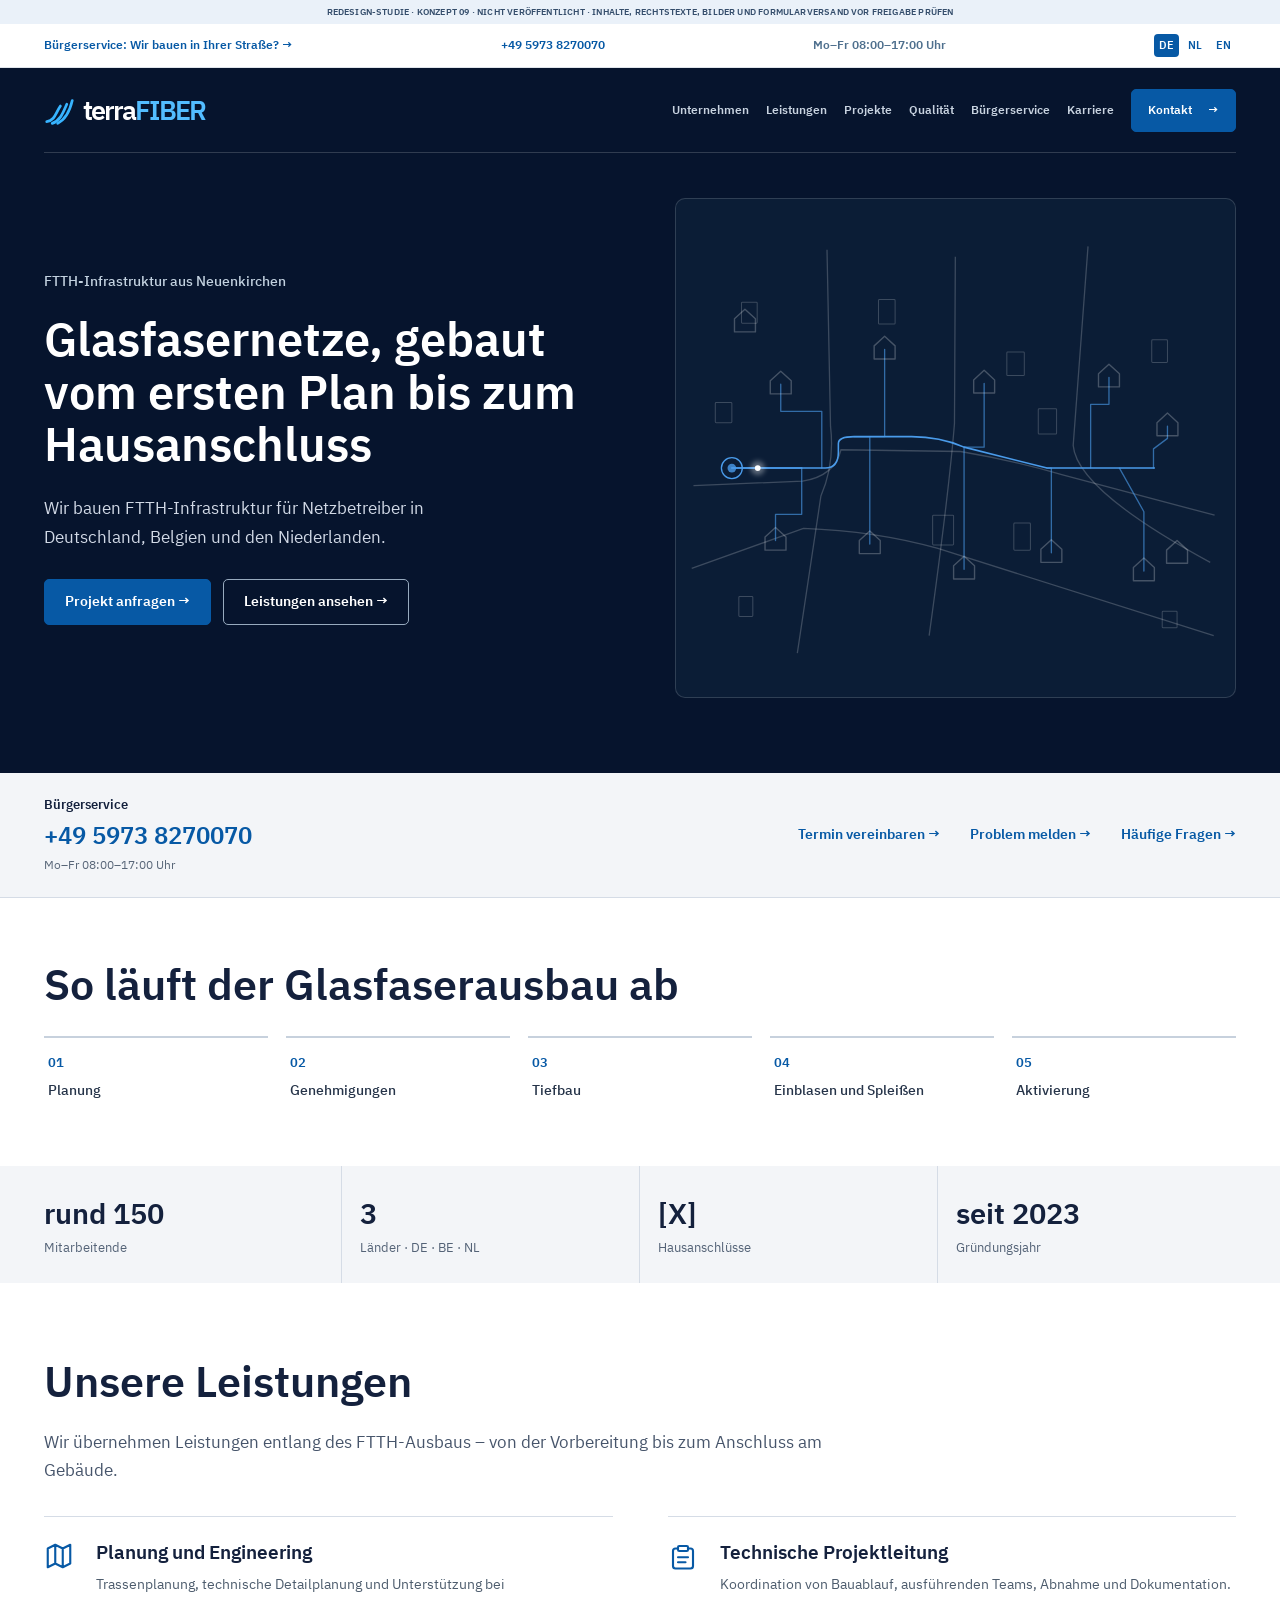
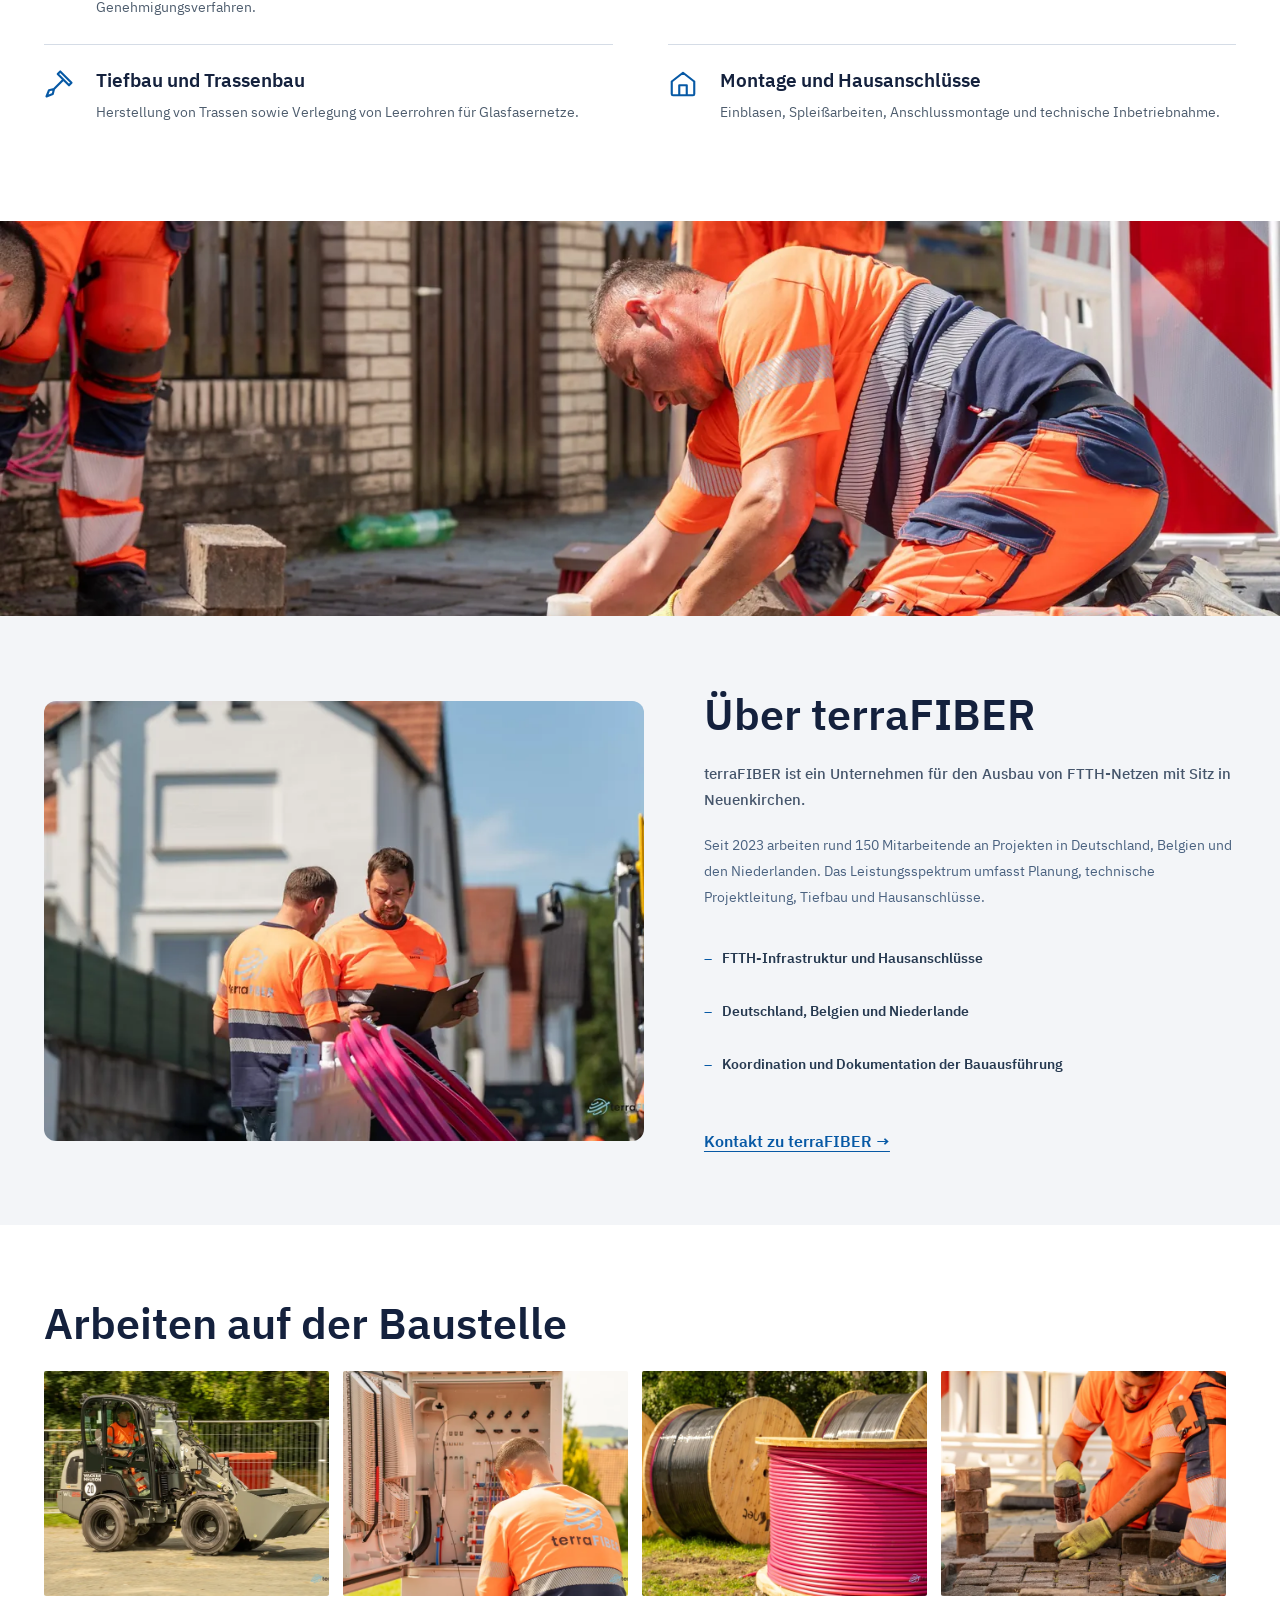
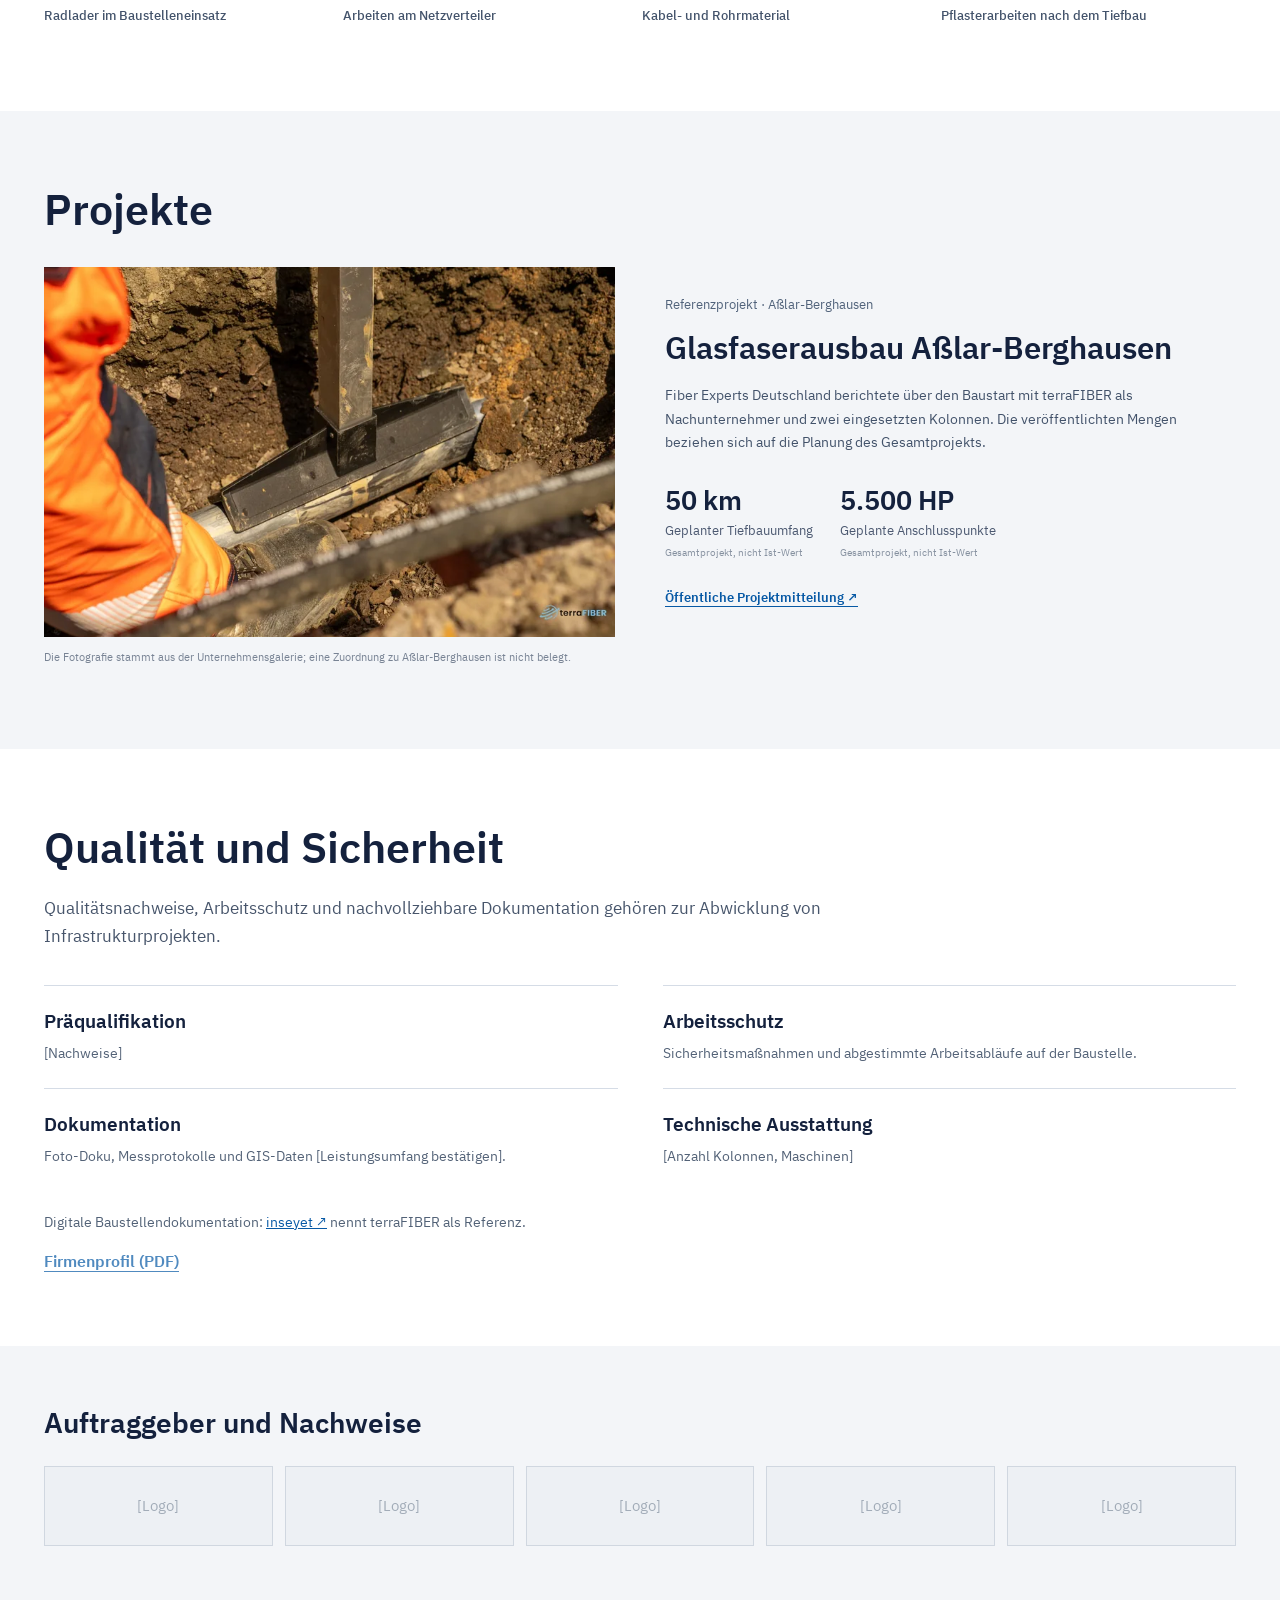
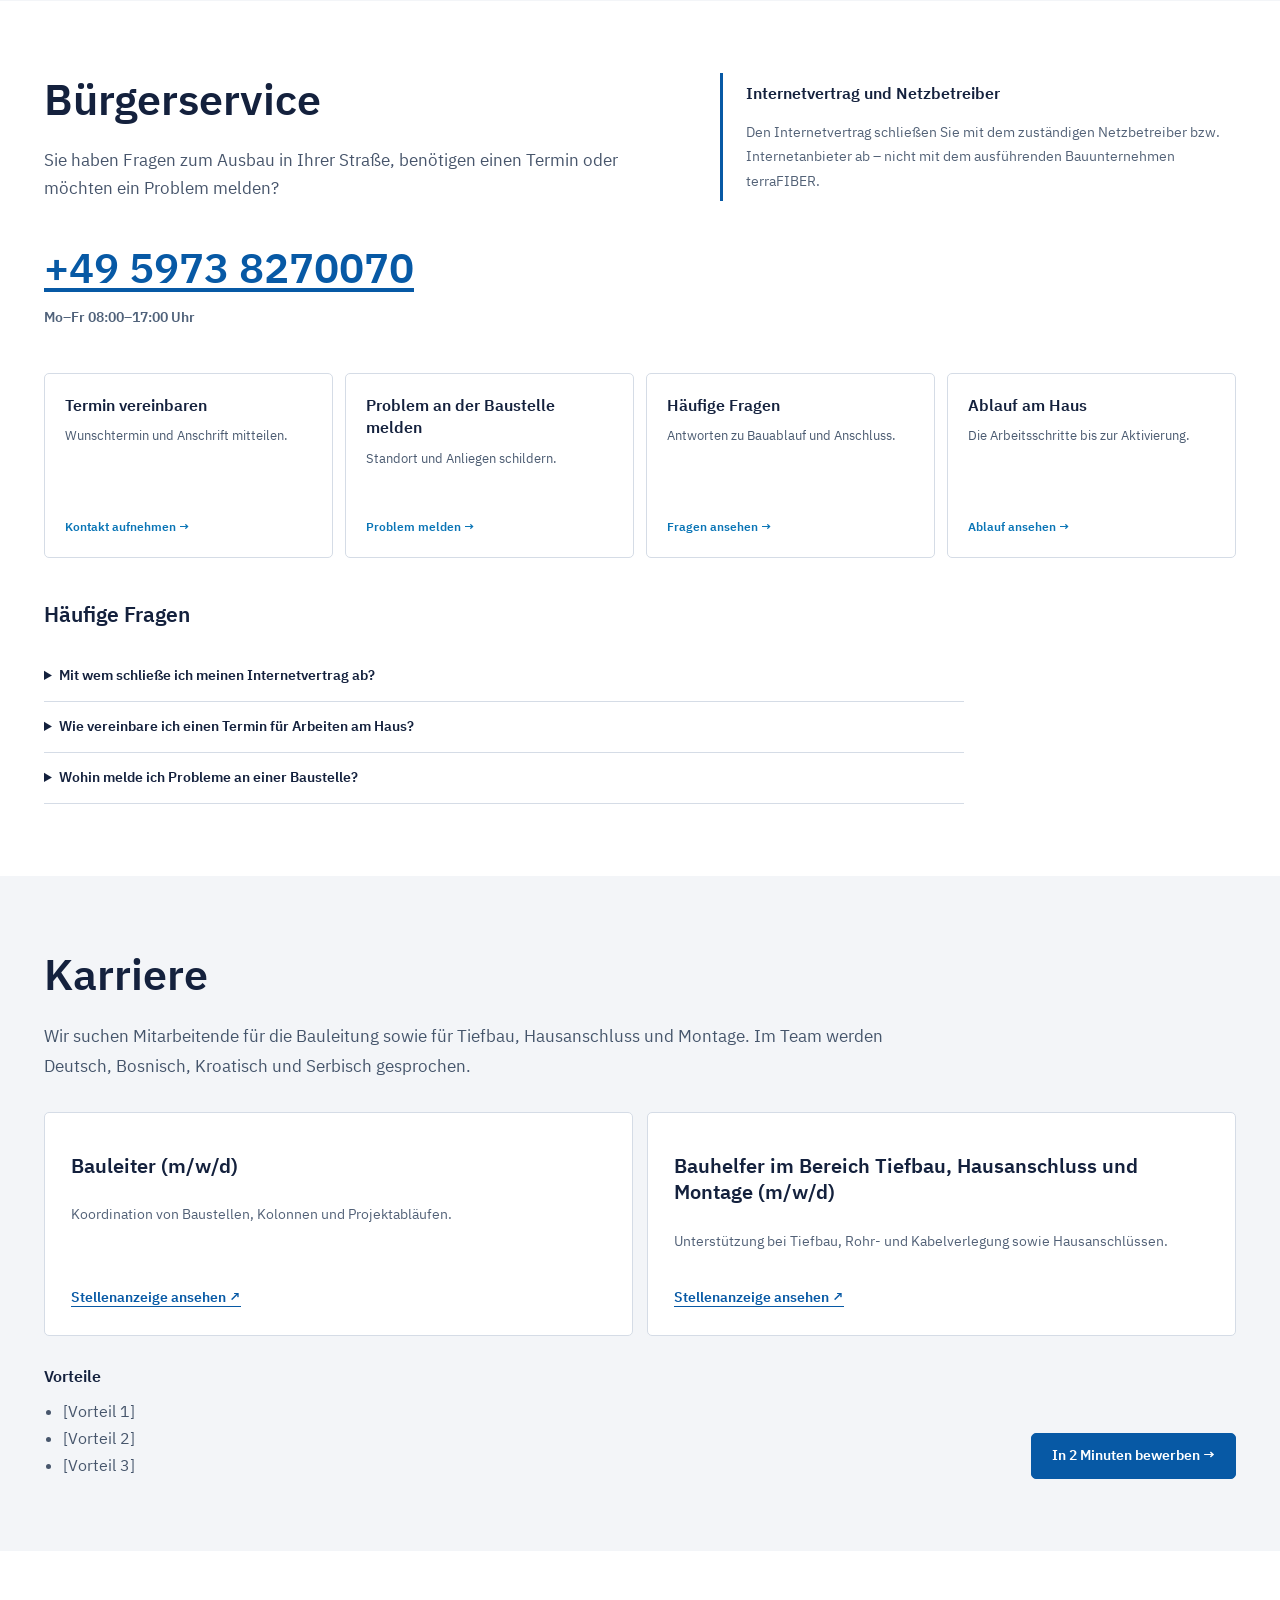
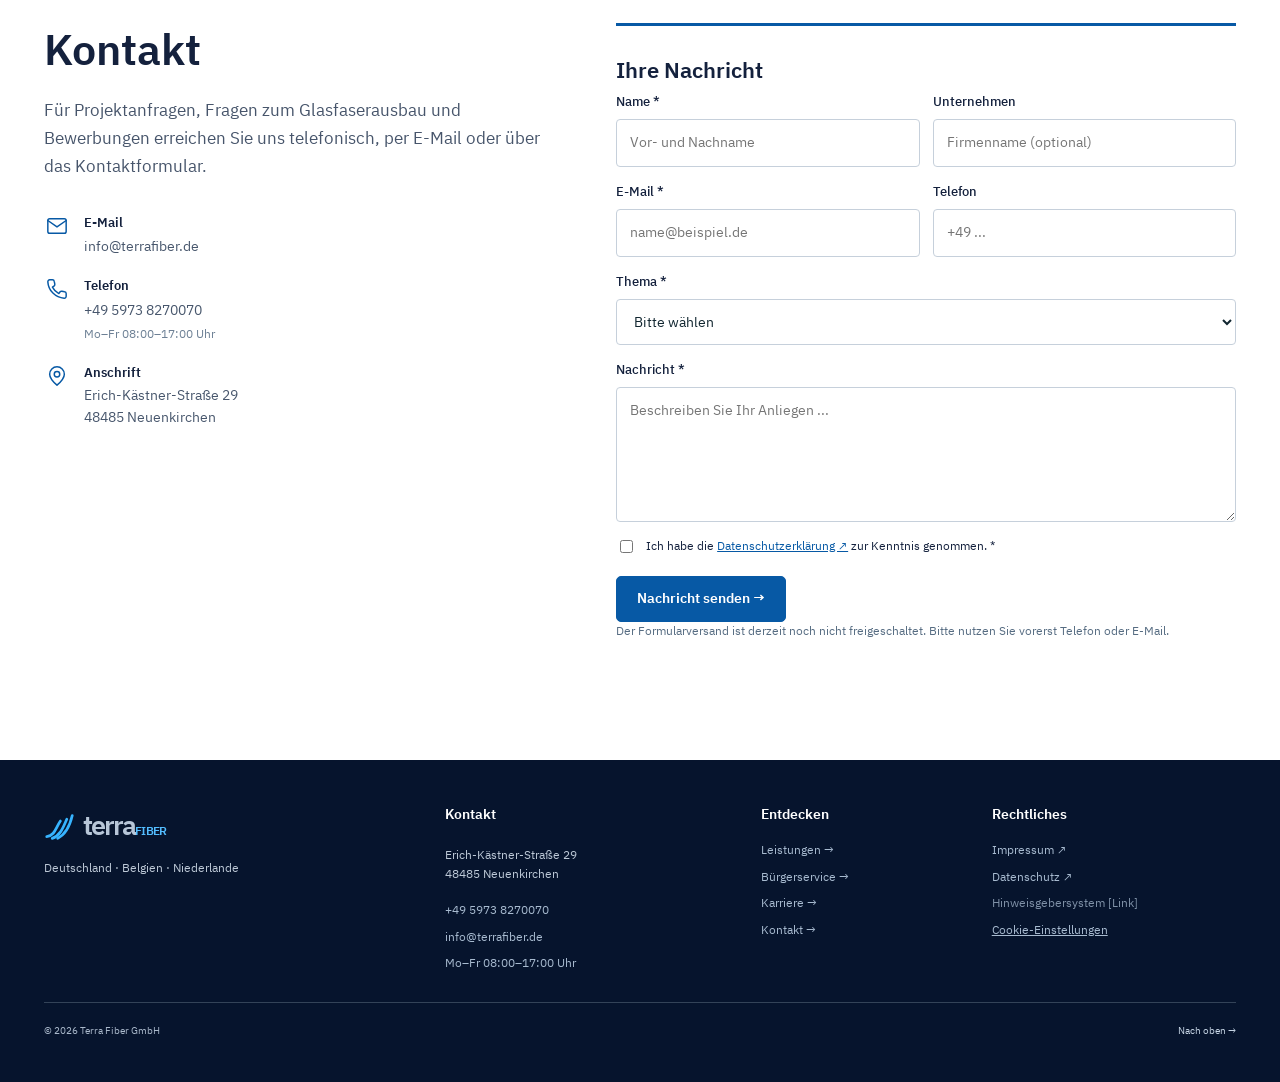
==== index.html @ 60f38321 "Enable Dutch NL language switch and hreflang metadata" ====
<!doctype html>
<html lang="de">
<head>
<meta charset="utf-8">
<meta name="viewport" content="width=device-width, initial-scale=1">
<meta name="robots" content="noindex,nofollow,noarchive">
<meta name="terra-preview-build" content="v9-infrastructure-editorial-2026-10-10">
<meta name="theme-color" content="#061329">
<meta name="description" content="Konzeptvorschau: terraFIBER – Planung, Tiefbau, technische Projektleitung und Installation von Glasfaserinfrastruktur.">
<title>terraFIBER — Redesign-Studie · Konzept 09</title>
<link rel="alternate" hreflang="de" href="https://terrafiber.pages.dev/">
<link rel="alternate" hreflang="en" href="https://terrafiber.pages.dev/en/">
<link rel="alternate" hreflang="nl" href="https://terrafiber.pages.dev/nl/">
<style>
:root{--bg:#07152b;--bg2:#0d2546;--slate:#657481;--ink:#18283e;--accent:#13a5f3;--mint:#b7e9ff;--paper:#f5f8fc;--line:#dbe7f2;--max:1192px;--shadow:0 26px 65px rgba(13,38,38,.1)}
*{box-sizing:border-box}html{scroll-behavior:smooth}body{margin:0;color:var(--ink);background:#fff;font-family:Inter,-apple-system,BlinkMacSystemFont,"Segoe UI",Arial,sans-serif;line-height:1.55;-webkit-font-smoothing:antialiased}button,input,textarea,select{font:inherit}a{color:inherit;text-decoration:none}button{cursor:pointer}svg{display:block}::selection{background:var(--accent);color:#0b1a22}:focus-visible{outline:3px solid #0f83d8;outline-offset:3px}.wrap{width:min(calc(100% - 64px),var(--max));margin-inline:auto}.smallcaps{font-size:12px;text-transform:uppercase;letter-spacing:.19em;font-weight:800}.eyebrow{display:flex;align-items:center;gap:10px;color:#406680}.eyebrow::before{content:"";height:7px;width:7px;background:#5498bc;border-radius:50%}.section{padding:110px 0}.section-title{font-size:clamp(35px,5vw,62px);line-height:1.09;letter-spacing:-.058em;font-weight:750;margin:16px 0 21px}.muted{color:#667682}.light-muted{color:#a8bdc7}.section-intro{font-size:18px;max-width:620px;color:#697780;line-height:1.7}.pill{display:inline-flex;align-items:center;gap:10px;border-radius:100px;padding:8px 14px;font-weight:700;letter-spacing:.09em;font-size:11px}.btn{display:inline-flex;align-items:center;justify-content:center;gap:16px;min-height:53px;padding:0 24px;border-radius:8px;font-size:14px;font-weight:760;border:1px solid transparent;transition:transform .2s,background .2s,border-color .2s}.btn:hover{transform:translateY(-2px)}.btn-primary{background:var(--accent);color:#0e1920}.btn-primary:hover{background:#9ddbfa}.btn-outline{border-color:#4d6686;color:white;background:transparent}.btn-outline:hover{border-color:white}.btn-dark{background:#13253c;color:white}.btn-dark:hover{background:#1c3555}.btn svg{width:17px;height:17px}
.preview-bar{height:31px;background:#d4eeff;color:#123f66;display:flex;align-items:center;justify-content:center;font-size:10px;font-weight:800;letter-spacing:.17em;text-transform:uppercase}.top{background:var(--bg);color:#d3dbe6}.nav{height:85px;display:flex;align-items:center;justify-content:space-between;gap:25px;border-bottom:1px solid rgba(219,248,251,.1)}.logo{display:inline-flex;align-items:baseline;white-space:nowrap;color:white;font-size:27px;font-weight:820;letter-spacing:-.075em}.logo .logo-emphasis{color:var(--accent);font-weight:820;letter-spacing:-.064em}.logo-mark{width:19px;height:26px;border-left:4px solid var(--accent);border-radius:10px 0 0 10px;transform:rotate(26deg) translateY(5px);margin-right:4px}.logo small{display:block;font-size:7px;text-transform:uppercase;letter-spacing:.2em;color:#7f97b6;margin:3px 0 0 12px}.navlinks{display:flex;align-items:center;gap:30px}.navlinks a:not(.btn){font-size:12px;color:#c8d3e0;font-weight:640;transition:color .2s}.navlinks a:not(.btn):hover{color:var(--accent)}.nav .btn{min-height:43px;font-size:12px;padding:0 16px}.mobile-toggle{display:none;align-items:center;justify-content:center;height:44px;width:44px;background:none;border:1px solid rgba(255,255,255,.2);border-radius:7px;color:white}
.hero{background:var(--bg);color:white;position:relative;overflow:hidden}.hero::before{content:"";position:absolute;width:650px;height:650px;border-radius:50%;right:-280px;top:-150px;filter:blur(60px);background:radial-gradient(circle,rgba(104,170,129,.13),transparent 70%);pointer-events:none}.hero-inner{display:grid;grid-template-columns:1.03fr .97fr;min-height:645px;align-items:center;gap:38px;padding:43px 0 84px}.hero .pill{background:rgba(194,243,107,.09);color:var(--accent);border:1px solid rgba(194,243,107,.19)}h1{font-size:clamp(54px,6.2vw,91px);line-height:1.01;letter-spacing:-.069em;font-weight:760;margin:30px 0 28px}h1 em{font-style:normal;color:var(--accent)}.hero-desc{font-size:17px;line-height:1.85;color:#acbbcf;max-width:500px}.hero-actions{display:flex;gap:12px;flex-wrap:wrap;margin-top:33px}.hero-foot{display:flex;gap:22px;align-items:center;margin-top:56px;color:#7f97b6;font-size:11px;font-weight:700;letter-spacing:.08em;text-transform:uppercase}.hero-foot span{display:flex;align-items:center;gap:9px}.hero-foot i{display:block;width:5px;height:5px;border:1px solid #6788a8;border-radius:50%}.hero-art{position:relative;min-height:500px;display:flex;align-items:center;justify-content:center}.art-canvas{position:relative;width:100%;height:510px;border:1px solid rgba(183,234,192,.13);border-radius:14px;background:radial-gradient(circle at 80% 25%,rgba(188,239,110,.09),transparent 35%),linear-gradient(155deg,#17273c,#0c222d 62%,#102136);overflow:hidden;box-shadow:0 25px 90px rgba(0,0,0,.22)}.art-grid{position:absolute;inset:0;background-image:linear-gradient(rgba(183,233,224,.06) 1px,transparent 1px),linear-gradient(90deg,rgba(183,233,224,.06) 1px,transparent 1px);background-size:34px 34px;mask-image:linear-gradient(to bottom,black,transparent 98%)}.diagram{position:absolute;inset:0;width:100%;height:100%}.art-badge{position:absolute;z-index:2;top:24px;left:24px;background:rgba(9,29,36,.78);border:1px solid rgba(169,220,192,.22);padding:14px 17px;border-radius:9px;backdrop-filter:blur(9px);color:#d8dfe8}.art-badge strong{display:block;font-size:16px;letter-spacing:.03em}.art-badge span{display:block;color:#889fba;font-size:10px;text-transform:uppercase;letter-spacing:.14em;margin-top:3px}.art-side{position:absolute;right:19px;bottom:20px;width:195px;background:#bde9ff;color:#053956;padding:17px;border-radius:10px;box-shadow:0 25px 50px #04111870}.art-side span{font-weight:750;text-transform:uppercase;letter-spacing:.12em;font-size:10px}.art-side strong{font-size:22px;line-height:1.1;letter-spacing:-.04em;display:block;margin-top:10px}.hero-caption{position:absolute;bottom:19px;left:21px;color:#a8b9cd;font-size:10px;letter-spacing:.17em;text-transform:uppercase;z-index:2}.metrics{background:#eaf3fa}.metrics-inner{display:grid;grid-template-columns:repeat(3,1fr);gap:0}.metric{padding:30px 40px;border-right:1px solid #cfdce9}.metric:first-child{padding-left:0}.metric:last-child{border:none}.metric b{display:block;font-size:25px;letter-spacing:-.04em;color:#101f31}.metric p{margin:2px 0 0;color:#6a7b75;font-size:12px;font-weight:650}
.services-header{display:flex;justify-content:space-between;align-items:end;gap:30px}.services-grid{display:grid;grid-template-columns:repeat(4,1fr);gap:14px;margin-top:48px}.service{border:1px solid #dfe9f3;background:#f7faff;border-radius:12px;min-height:305px;padding:28px 25px;display:flex;flex-direction:column;position:relative;overflow:hidden;transition:transform .25s,box-shadow .25s}.service:hover{transform:translateY(-5px);box-shadow:var(--shadow)}.service .number{color:#8a9b91;font-size:11px;font-weight:750}.service-icon{height:64px;display:flex;align-items:center;color:#4b6983}.service-icon svg{width:42px;height:42px}.service h3{font-size:20px;line-height:1.23;letter-spacing:-.03em;margin:10px 0}.service p{font-size:13px;line-height:1.65;color:#64737a;margin:0}.service .arrow{display:block;margin-top:auto;padding-top:25px;color:#51758d;font-size:22px}
.about{background:var(--paper)}.about-inner{display:grid;grid-template-columns:1fr 1fr;align-items:center;gap:90px}.about-visual{min-height:430px;background:#0e305a;border-radius:12px;position:relative;overflow:hidden;box-shadow:var(--shadow)}.about-visual::before{position:absolute;inset:0;content:"";background:repeating-linear-gradient(135deg,rgba(191,238,146,.04) 0,rgba(191,238,146,.04) 2px,transparent 2px,transparent 32px)}.about-visual svg{position:absolute;inset:0;width:100%;height:100%}.about-visual .label-float{position:absolute;left:25px;right:25px;bottom:25px;color:white;background:rgba(9,22,29,.78);border:1px solid #3d5269;border-radius:9px;padding:18px 21px;backdrop-filter:blur(7px)}.label-float strong{display:block;font-size:18px}.label-float span{display:block;font-size:11px;color:#b0c0d1;margin-top:6px}.checks{display:grid;gap:15px;margin:30px 0}.checks li{list-style:none;padding-left:30px;position:relative;font-size:14px;font-weight:600}.checks li::before{content:"✓";position:absolute;left:0;top:0;color:#385f7d;font-weight:900}.about .smallcaps{color:#466a8b}.about .btn{margin-top:9px}
.project{background:#fff}.project-flex{display:grid;grid-template-columns:.95fr 1.05fr;gap:38px;align-items:stretch;margin-top:44px;background:#0c2a51;border-radius:13px;overflow:hidden;color:white}.project-visual{min-height:360px;position:relative;background:radial-gradient(circle at 63% 35%,#273b55,#122236 65%);overflow:hidden}.project-visual svg{width:100%;height:100%;position:absolute;inset:0}.project-badge{position:absolute;left:28px;top:28px;color:#85d5ff;border:1px solid #7296ae;padding:7px 12px;background:#15273e;border-radius:100px;font-weight:750;font-size:10px;letter-spacing:.1em;text-transform:uppercase}.project-body{padding:56px 46px 47px 10px}.project-body .smallcaps{color:var(--accent)}.project-body h3{font-size:34px;line-height:1.12;letter-spacing:-.045em;margin:12px 0 14px}.project-body p{font-size:14px;line-height:1.8;color:#aebed1;max-width:520px}.project-figures{display:flex;gap:32px;flex-wrap:wrap;margin:30px 0 27px}.project-figures strong{display:block;font-size:25px;color:white}.project-figures span{display:block;color:#8ba2bd;font-size:11px}.project-figures em{color:#9aceeb;font-size:10px;font-style:normal;display:block;margin-top:2px}.source-link{color:var(--accent);font-size:12px;font-weight:750;text-decoration:underline;text-underline-offset:4px}.source-link:hover{color:#fff}.disclaimer{font-size:11px;color:#748482;margin-top:15px}
.quality{background:var(--paper)}.quality-flex{display:grid;grid-template-columns:1fr 1fr;gap:80px}.quality-list{display:grid;gap:15px;margin-top:25px}.quality-item{display:flex;gap:16px;align-items:flex-start;background:#fff;border-radius:10px;border:1px solid #e0e7ed;padding:20px}.quality-item .qi{background:#e9f3fc;color:#375570;border-radius:9px;display:grid;place-items:center;min-width:43px;height:43px;font-weight:800}.quality-item strong{font-size:15px}.quality-item p{margin:4px 0 0;font-size:12px;color:#6b797d}.quality-quote{position:relative;background:#dbeeff;border-radius:14px;min-height:410px;padding:48px;display:flex;flex-direction:column;justify-content:space-between}.quality-quote .decor{font-size:85px;line-height:1;color:#6d9bb7;font-family:Georgia,serif}.quality-quote blockquote{padding:0;margin:0;font-size:30px;line-height:1.34;letter-spacing:-.035em;font-weight:650;color:#1a2b3a}.quality-quote p{color:#46627b;font-size:13px;margin:12px 0 0}
.career{background:#0b2343;color:white}.career-content{display:flex;align-items:center;justify-content:space-between;gap:50px}.career .smallcaps{color:var(--accent)}.career .section-title{max-width:650px}.career p{max-width:590px;color:#a2b4ca;line-height:1.8}.career-actions{flex:0 0 auto}.career .note{color:#839bb8;font-size:11px}
.contact{background:#fff}.contact-flex{display:grid;grid-template-columns:1fr .92fr;gap:85px}.contact-info{display:grid;gap:19px;margin-top:35px}.contact-info a{transition:color .2s}.contact-info a:hover{color:#486d8b}.contact-line{display:flex;gap:15px;align-items:flex-start}.contact-line .small-icon{width:40px;height:40px;border-radius:9px;background:#edf6fe;display:grid;place-items:center;flex:none;color:#46657f}.contact-line .small-icon svg{width:19px;height:19px}.contact-line strong{display:block;font-size:13px}.contact-line span{display:block;font-size:14px;color:#687780;margin-top:2px}.contact-form{background:#f5f9fe;border:1px solid #dde6ec;padding:32px;border-radius:13px}.contact-form h3{font-size:23px;margin:0 0 5px;letter-spacing:-.04em}.contact-form p{font-size:12px;color:#71817f;margin:0 0 21px}.form-grid{display:grid;grid-template-columns:1fr 1fr;gap:13px}.form-field{display:grid;gap:7px;margin-bottom:15px}.form-field label{font-size:11px;font-weight:800}.form-field input,.form-field textarea{width:100%;border:1px solid #cedae3;border-radius:7px;background:#fff;color:#112630;padding:12px 13px;outline:none;font-size:13px;resize:vertical}.form-field input:focus,.form-field textarea:focus{border-color:#567c99;box-shadow:0 0 0 3px #9ad2f240}.form-note{font-size:10px;color:#6b7c73;margin-top:13px;line-height:1.6}
footer{background:#07152b;color:#bac8d8;padding:44px 0}.footer-top{display:flex;justify-content:space-between;gap:30px;align-items:center}.footer-top .logo{font-size:24px}.footer-nav{display:flex;gap:22px;align-items:center;flex-wrap:wrap}.footer-nav a{font-size:11px;color:#93a8c1}.footer-nav a:hover{color:var(--accent)}.footer-bottom{margin-top:29px;padding-top:20px;border-top:1px solid #ffffff1a;display:flex;justify-content:space-between;gap:20px;font-size:10px;color:#6a87aa}.to-top{display:inline-flex;gap:5px;align-items:center;color:#c7d6e6}
@media(max-width:1000px){.navlinks{gap:18px}.navlinks a:not(.btn){font-size:11px}.hero-inner{gap:15px}.services-grid{grid-template-columns:repeat(2,1fr)}.service{min-height:250px}.about-inner{gap:40px}.quality-flex{gap:35px}.contact-flex{gap:40px}}
@media(max-width:760px){.wrap{width:min(calc(100% - 34px),var(--max))}.preview-bar{font-size:8px}.nav{height:68px}.logo{font-size:23px}.mobile-toggle{display:flex}.navlinks{display:none;position:absolute;left:0;right:0;top:99px;background:#0a1b36;z-index:10;flex-direction:column;align-items:stretch;padding:25px 21px 29px;border-bottom:1px solid #36485d;gap:17px;box-shadow:0 20px 35px #07111fe0}.navlinks.open{display:flex}.navlinks a:not(.btn){font-size:15px}.hero-inner{grid-template-columns:1fr;min-height:0;padding:52px 0 60px}.hero-art{min-height:390px;margin-top:27px}.art-canvas{height:410px}.hero-foot{margin-top:31px}.hero h1{font-size:clamp(52px,12vw,76px)}.hero-desc{font-size:16px}.metrics-inner{grid-template-columns:1fr 1fr}.metric{padding:18px 5px 18px 20px}.metric:first-child{padding-left:0}.metric:last-child{border-right:none;grid-column:1 / -1;border-top:1px solid #cfdce9;padding-left:0}.metric b{font-size:21px}.section{padding:73px 0}.section-title{font-size:clamp(34px,9vw,48px)}.services-header{display:block}.services-grid{gap:12px;margin-top:30px}.service{padding:22px 19px}.about-inner,.project-flex,.quality-flex,.contact-flex{grid-template-columns:1fr}.about-visual{min-height:340px;order:2}.project-body{padding:0 26px 34px}.project-visual{min-height:265px}.project-body h3{font-size:28px}.quality-quote{min-height:320px;padding:32px}.quality-quote blockquote{font-size:26px}.career-content{display:block}.career-actions{margin-top:25px}.contact-flex{gap:40px}.footer-top{align-items:flex-start;flex-direction:column}.footer-bottom{flex-direction:column}}
@media(max-width:455px){.services-grid{grid-template-columns:1fr}.service{min-height:218px}.form-grid{grid-template-columns:1fr;gap:0}.contact-form{padding:23px}.hero .btn{width:100%}.art-side{width:155px}.art-side strong{font-size:19px}.metrics-inner{grid-template-columns:1fr}.metric,.metric:first-child,.metric:last-child{border-right:0;border-top:1px solid #cfdce9;grid-column:1;padding-left:0}.metric:first-child{border-top:0}.quality-quote blockquote{font-size:24px}}
@media(prefers-reduced-motion:reduce){html{scroll-behavior:auto}*,*::before,*::after{animation-duration:.01ms!important;transition-duration:.01ms!important}}

/* V2 Brand continuity: colors inspired by the existing terraFIBER homepage and blue optical-fiber hero image. */
:root{--bg:#07152b;--bg2:#0b2444;--ink:#15253d;--accent:#18a5f3;--paper:#f4f8fc;--line:#dce6f2;--shadow:0 25px 65px rgba(7,34,78,.10)}
body{color:var(--ink)}
.preview-bar{background:#d7edff;color:#11527e;letter-spacing:.16em}
.top,.hero{background:#06142d}
.hero::before{background:radial-gradient(circle,rgba(17,112,232,.22),transparent 70%)}
.hero .pill{color:#96d8ff;background:rgba(20,166,246,.10);border-color:rgba(90,184,255,.24)}
.hero h1 em{color:#56bfff}
.logo{letter-spacing:-.073em}.logo .logo-emphasis{color:#53bdff}.fiber-symbol{color:#37b4ff;margin-right:8px;transform:translateY(7px);flex-shrink:0}
.navlinks a:not(.btn):hover{color:#7ed2ff}
.btn-primary{background:#109eea;color:#ffffff}.btn-primary:hover{background:#37b9ff}
.btn-dark{background:#0b3766;color:white}.btn-dark:hover{background:#13518c}
.hero-foot i{border-color:#2a94df}
.art-canvas{background:radial-gradient(circle at 83% 23%,rgba(0,155,255,.20),transparent 40%),linear-gradient(155deg,#0e2b5e,#051832 62%,#0c2856);border-color:rgba(91,172,251,.25)}
.art-grid{background-image:linear-gradient(rgba(69,166,243,.08) 1px,transparent 1px),linear-gradient(90deg,rgba(69,166,243,.08) 1px,transparent 1px)}
.art-badge{background:rgba(7,28,63,.81);border-color:rgba(80,175,251,.3)}
.art-badge strong{font-size:14px;color:#d3eaff}.art-badge span{color:#8bb9dd}
.art-side{background:#c5eaff;color:#083153}.art-side strong{color:#083153}
.metrics{background:#eaf4fc}.metric{border-right-color:#d1dfed}.metric b{color:#14375d}
.eyebrow{color:#1977ad}.eyebrow::before{background:#149ceb}
.service{background:#f7faff;border-color:#e1eaf4}.service-icon,.service .arrow{color:#207cbd}
.about{background:#f4f8fc}.about-visual{background:#0b2a58}.label-float{border-color:#2c629c}
.checks li::before{color:#198bc9}.about .smallcaps{color:#1b79bd}
.project-flex{background:#0b2447}.project-visual{background:radial-gradient(circle at 60% 37%,#154a7d,#06192f 68%)}
.project-badge{color:#a8deff;background:#103762;border-color:#2d83bc}
.project-body .smallcaps,.source-link{color:#8cceff}
.quality-quote{background:#e0f0fd}.quality-quote .decor{color:#86c8ee}
.contact{background:#ffffff}.contact-form{background:#f4f8fc;border-color:#dce6f2}
.section-intro{color:#66788b}
::selection{background:#91d6ff;color:#07172c}
:focus-visible{outline-color:#1a96df}
/* Original logo asset to be substituted after approval; text rendition is a temporary concept. */

.photo-frame,.project-photo-card,.gallery-card{position:relative;overflow:hidden}
.photo-frame{min-height:460px;border-radius:34px;background-size:cover;background-position:center;box-shadow:0 28px 70px rgba(8,25,42,.16)}
.photo-frame::after,.project-photo-card::after,.gallery-card::after{content:"";position:absolute;inset:0;background:linear-gradient(180deg,rgba(5,18,35,.06),rgba(5,18,35,.45));pointer-events:none}
.about-visual.photo-based{position:relative}
.about-visual.photo-based .label-float{position:absolute;left:24px;bottom:24px;z-index:2}
.project-photo-card{height:100%;min-height:400px;border-radius:28px;border:1px solid #d4e5f5;background:#dbeaf7;box-shadow:0 26px 65px rgba(13,38,38,.1)}
.project-photo-card img{position:absolute;inset:0;width:100%;height:100%;object-fit:cover;display:block}
.project-photo-card .project-badge{position:absolute;left:18px;top:18px;z-index:2}
.gallery-preview{background:linear-gradient(180deg,#f7fbff 0%,#eef5fb 100%)}
.gallery-grid{display:grid;grid-template-columns:repeat(12,1fr);gap:20px;margin-top:34px}
.gallery-card{margin:0;min-height:210px;border-radius:24px;border:1px solid #d4e5f5;background:#d7e7f6;box-shadow:0 18px 50px rgba(13,38,38,.08)}
.gallery-card img{position:absolute;inset:0;width:100%;height:100%;object-fit:cover;display:block}
.gallery-card.large{grid-column:span 5;min-height:280px}
.gallery-card.medium{grid-column:span 4}
.gallery-card.small{grid-column:span 3}
.gallery-card .gallery-caption{position:absolute;left:16px;bottom:16px;right:16px;z-index:2;color:#fff;font-size:13px;font-weight:700;letter-spacing:.03em;text-shadow:0 1px 10px rgba(0,0,0,.35)}
.diagram .fiber-halo{animation:fiberHalo 3.8s ease-in-out infinite;transform-origin:center}
.diagram .fiber-core{animation:fiberCorePulse 3.8s ease-in-out infinite}
.diagram .fiber-highlights{stroke-dasharray:3 45;animation:fiberFlow 9s linear infinite;opacity:.8}
.diagram .signal-link{animation:linkPulse 4.4s ease-in-out infinite}
.diagram .pulse-node{transform-origin:center;animation:nodePulse 3.2s ease-in-out infinite}
.diagram .signal-dot{transform-origin:center;animation:dotBlink 2.8s ease-in-out infinite}
@keyframes fiberHalo{0%,100%{opacity:.16}50%{opacity:.34}}
@keyframes fiberCorePulse{0%,100%{filter:drop-shadow(0 0 0 rgba(84,201,255,.0))}50%{filter:drop-shadow(0 0 8px rgba(84,201,255,.55)) drop-shadow(0 0 18px rgba(84,201,255,.32))}}
@keyframes fiberFlow{from{stroke-dashoffset:0}to{stroke-dashoffset:-104}}
@keyframes nodePulse{0%,100%{transform:scale(1);filter:drop-shadow(0 0 0 rgba(99,199,255,0))}50%{transform:scale(1.11);filter:drop-shadow(0 0 10px rgba(99,199,255,.65))}}
@keyframes dotBlink{0%,100%{transform:scale(1);opacity:.95}50%{transform:scale(1.22);opacity:1;filter:drop-shadow(0 0 7px rgba(84,201,255,.75))}}
@keyframes linkPulse{0%,100%{opacity:.72}50%{opacity:1}}
@media (max-width: 980px){.gallery-card.large,.gallery-card.medium,.gallery-card.small{grid-column:span 6}.photo-frame{min-height:360px}.project-photo-card{min-height:340px}}
@media (max-width: 640px){.gallery-grid{grid-template-columns:1fr}.gallery-card.large,.gallery-card.medium,.gallery-card.small{grid-column:span 1;min-height:220px}.photo-frame{min-height:300px}}

@media(prefers-reduced-motion:reduce){.diagram .fiber-halo,.diagram .fiber-core,.diagram .fiber-highlights,.diagram .signal-link,.diagram .pulse-node,.diagram .signal-dot{animation:none!important}}

/* V7: technical FTTH network with multiple small, gently glowing signal dots. */
.preview-bar{height:24px;background:#17365a;color:#aecce4;font-size:9px;letter-spacing:.14em}
.art-side{width:157px;padding:13px 14px;right:18px;bottom:18px;border-radius:9px}
.art-side span{font-size:9px;letter-spacing:.10em}
.art-side strong{font-size:18px;margin-top:8px;line-height:1.12}
.art-grid{opacity:.6}
.diagram .fiber-halo{animation:none!important;opacity:.11}
.diagram .fiber-core{animation:none!important;filter:none!important}
.diagram .fiber-highlights{animation:none!important;stroke-dasharray:none;opacity:.14}
.diagram .pulse-node,.diagram .signal-dot{animation:none!important;transform:none!important;filter:none!important;opacity:1}
.diagram .network-links{animation:none!important}
.diagram #fiber-particles-main,.diagram #fiber-particles-branches,.diagram .network-active-halos,.diagram .house-active-halos{pointer-events:none}
@media(prefers-reduced-motion:reduce){
  .diagram #fiber-particles-main,.diagram #fiber-particles-branches{display:none!important}
}

/* v8 — spacing, accessible resident service, editorial grids, responsive layout. */
.section{padding:78px 0}
.section-title{margin:12px 0 16px}
.section-intro{font-size:16px;line-height:1.72}
.preview-bar{height:auto;min-height:24px;padding:5px 16px;font-size:9px;line-height:1.45;text-align:center}
.citizen-topline{background:#edf5fc;color:#174668;border-bottom:1px solid #cbdce9}
.citizen-topline-inner{min-height:43px;display:flex;align-items:center;gap:20px;justify-content:space-between;padding:6px 0;font-size:12px;font-weight:680}
.citizen-topline-title{color:#0c4b80}
.citizen-topline a:hover{text-decoration:underline}
.citizen-topline-phone{font-weight:850;white-space:nowrap}
.citizen-topline-hours{white-space:nowrap;color:#4f708e}
.language-switch{display:inline-flex;align-items:center;gap:4px;white-space:nowrap}
.language-switch span{padding:3px 5px;font-weight:800;font-size:11px}
.language-switch .language-active{color:#fff;background:#115c99;border-radius:4px}
.language-switch [aria-disabled]{opacity:.48;cursor:not-allowed}
.navlinks{gap:17px}
.navlinks a:not(.btn){font-size:11px}
.hero-inner{min-height:580px;padding:38px 0 65px}
.hero .hero-actions{margin-top:33px}
.rollout{background:#fff;padding:53px 0 58px}
.rollout .section-title{font-size:clamp(27px,3.6vw,40px)}
.rollout-steps{display:grid;grid-template-columns:repeat(5,minmax(0,1fr));gap:12px;list-style:none;margin:28px 0 0;padding:0}
.rollout-steps li{border:1px solid #dce6f1;background:#f6faff;border-radius:13px;padding:17px 16px;display:flex;flex-direction:column;gap:11px;min-height:108px}
.rollout-steps b{font-size:12px;color:#2186c6}
.rollout-steps span{font-size:14px;font-weight:760;line-height:1.25;color:#183e60;overflow-wrap:anywhere}
.metrics-inner{grid-template-columns:repeat(4,minmax(0,1fr))}
.metric{padding:23px 26px}.metric b{font-size:27px}
.about-copy>p:not(.section-intro){font-size:14px;line-height:1.85;color:#4a6280;margin-top:20px}
.photo-frame{position:relative}
.photo-frame img{display:block;width:100%;height:100%;min-height:460px;object-fit:cover}
.photo-frame::after{z-index:1}
.about-visual .label-float{z-index:2}
.gallery-grid{display:grid;grid-template-columns:repeat(6,minmax(0,1fr));gap:16px}
.gallery-grid .gallery-card,.gallery-grid .gallery-card.large,.gallery-grid .gallery-card.medium,.gallery-grid .gallery-card.small{grid-column:span 2;min-height:225px}
.gallery-grid .gallery-card:first-child{grid-column:span 4;min-height:290px}
.gallery-grid .gallery-card:nth-child(2){grid-column:span 2;min-height:290px}
.gallery-card img{height:100%;width:100%;object-fit:cover}
.quality-cards{display:grid;grid-template-columns:repeat(4,minmax(0,1fr));gap:16px;margin-top:32px}
.quality-cards article{padding:23px;border:1px solid #deebf6;border-radius:16px;background:#f7faff;min-height:216px}
.quality-card-icon{color:#2785bd;font-size:12px;font-weight:850}
.quality-cards h3{font-size:19px;margin:20px 0 10px;line-height:1.3}
.quality-cards p{font-size:13px;color:#526b80;line-height:1.7;margin:0;overflow-wrap:anywhere}
.quality-support{margin-top:24px;display:flex;align-items:center;justify-content:space-between;gap:25px}
.quality-support p{font-size:14px;max-width:620px;color:#425c75}
.quality-support a:not(.btn){color:#136aa3;text-decoration:underline}
.btn-unavailable{opacity:.66;cursor:not-allowed;text-align:center;pointer-events:none;white-space:normal}
.citizen-service{background:#eaf5fd}
.citizen-lead{display:grid;grid-template-columns:1.3fr .7fr;gap:45px;align-items:center}
.citizen-lead .section-title{max-width:670px}
.citizen-bigphone{display:inline-block;font-weight:850;letter-spacing:-.04em;font-size:clamp(29px,4vw,47px);margin-top:16px;color:#10598c;text-decoration:underline;text-underline-offset:5px}
.citizen-hours{font-size:14px;font-weight:720;margin-top:7px;color:#4e7390}
.operator-note{background:#fff;border:1px solid #cddff0;border-left:4px solid #269cdf;border-radius:12px;padding:25px}
.operator-note strong{font-size:16px}.operator-note p{font-size:14px;color:#4a657b;line-height:1.75;margin-bottom:0}
.citizen-cards{display:grid;grid-template-columns:repeat(4,minmax(0,1fr));gap:15px;margin-top:27px}
.citizen-cards a{display:flex;flex-direction:column;min-height:228px;background:#fff;border:1px solid #d4e5f3;border-radius:14px;padding:22px;transition:border-color .2s,transform .2s}
.citizen-cards a:hover{border-color:#57aee2;transform:translateY(-3px)}
.citizen-cards a>span{color:#418cbd;font-weight:820;font-size:12px}
.citizen-cards h3{font-size:17px;line-height:1.32;margin:19px 0 8px}
.citizen-cards p{font-size:13px;color:#63778d;line-height:1.55;margin:0 0 12px}
.citizen-cards a>b{font-size:12px;color:#0a75b6;margin-top:auto}
.citizen-faq{margin-top:28px;max-width:860px}
.citizen-faq h3{font-size:21px}
.citizen-faq details{border-bottom:1px solid #c5d9ea;padding:14px 0;font-size:14px}
.citizen-faq summary{font-weight:740;cursor:pointer}
.citizen-faq details p{color:#4f6882;max-width:710px}
.job-cards{display:grid;grid-template-columns:repeat(2,minmax(0,1fr));gap:17px;margin-top:30px}
.job-cards article{border-radius:14px;border:1px solid #51749c;background:rgba(255,255,255,.07);padding:24px;display:flex;flex-direction:column}
.job-cards article>span{font-size:11px;color:#a6dfff;text-transform:uppercase;letter-spacing:.13em;font-weight:760}
.job-cards h3{font-size:21px;margin:14px 0 10px;line-height:1.3}
.job-cards p{font-size:13px;line-height:1.65}
.job-cards a{display:inline-block;margin-top:auto;padding-top:18px;color:#b1e2ff;font-size:13px;font-weight:760}
.career-bottom{display:flex;align-items:end;justify-content:space-between;gap:25px;margin-top:28px}
.career-bottom strong{font-size:16px}.career-bottom ul{padding-left:19px;margin:9px 0 0;line-height:1.7}
.contact-line small{display:block;font-size:12px;color:#6d8095;margin-top:4px}
.form-field select{width:100%;border:1px solid #cedae3;background:#fff;color:#112630;border-radius:7px;padding:12px 13px;font-size:13px}
.form-field :is(input,select,textarea)[aria-invalid="true"]{border-color:#b42318}
.privacy-consent{display:flex;align-items:flex-start;gap:10px;font-size:12px;line-height:1.5;margin:5px 0 20px}
.privacy-consent input{margin-top:3px;flex:none}
.privacy-consent a{color:#0d70aa;text-decoration:underline}
.form-status{margin:12px 0 0;font-size:12px!important;color:#566c82!important}
.footer-grid{display:grid;grid-template-columns:1.5fr 1.15fr .8fr 1fr;gap:35px}
.footer-grid>div{display:flex;flex-direction:column;align-items:flex-start;gap:8px;min-width:0}
.footer-grid>div>strong{font-size:13px;color:#fff;margin-bottom:7px}
.footer-grid :is(address,p){font-size:12px;font-style:normal;margin:5px 0 10px}
.footer-grid a:not(.logo),.footer-grid span,.footer-cookie-btn{font-size:12px;color:#a8bbd0;overflow-wrap:anywhere}
.footer-grid a:hover,.footer-cookie-btn:hover{color:#fff}
.footer-unavailable{opacity:.75}
.footer-cookie-btn{background:transparent;border:0;padding:0;text-align:left;text-decoration:underline}
.cookie-dialog{max-width:min(480px,calc(100vw - 30px));padding:28px;border:1px solid #cad9e5;border-radius:14px;box-shadow:0 30px 95px rgba(0,0,0,.27);color:#17344e}
.cookie-dialog::backdrop{background:#00172b85}
.cookie-dialog h2{margin:0 0 12px}.cookie-dialog p{font-size:14px;line-height:1.7}
@media(max-width:1100px){
 .citizen-topline-inner{gap:10px;font-size:11px}
 .navlinks{gap:12px}.navlinks a:not(.btn){font-size:10px}
 .citizen-cards,.quality-cards{grid-template-columns:repeat(2,minmax(0,1fr))}
}
@media(max-width:760px){
 .section{padding:64px 0}
 .rollout{padding:45px 0}
 .rollout-steps{grid-template-columns:repeat(2,minmax(0,1fr))}
 .rollout-steps li:last-child{grid-column:span 2;min-height:90px}
 .metrics-inner{grid-template-columns:repeat(2,minmax(0,1fr))}
 .metric,.metric:first-child,.metric:last-child{grid-column:auto;padding:20px 15px;border-right:0;border-top:1px solid #cfdce9}
 .metric:nth-child(-n+2){border-top:0}
 .citizen-topline-inner{display:grid;grid-template-columns:1fr auto;gap:5px 12px;padding:8px 0}
 .citizen-topline-title{grid-column:1/-1}
 .citizen-topline-hours{font-size:10px}
 .language-switch{justify-self:end;grid-column:2;grid-row:2/4}
 .top{position:relative}
 .navlinks{top:100%!important;left:0;right:0}
 .citizen-lead{grid-template-columns:1fr;gap:16px}
 .gallery-grid{gap:12px}
 .gallery-grid .gallery-card:first-child,.gallery-grid .gallery-card:nth-child(2){min-height:220px}
 .career-bottom{align-items:flex-start}
 .footer-grid{grid-template-columns:repeat(2,minmax(0,1fr))}
 .photo-frame img{min-height:360px}
}
@media(max-width:540px){
 .wrap{width:min(calc(100% - 30px),var(--max))}
 .preview-bar{font-size:8px;letter-spacing:.07em}
 .citizen-topline-phone{font-size:11px}
 .citizen-topline-hours{font-size:10px}
 .rollout-steps{grid-template-columns:1fr;gap:9px}
 .rollout-steps li:last-child{grid-column:auto}
 .rollout-steps li{min-height:64px;flex-direction:row;align-items:center}
 .metrics-inner{grid-template-columns:repeat(2,minmax(0,1fr))}
 .metric,.metric:first-child,.metric:last-child{grid-column:auto;padding:16px 8px;border-top:1px solid #cfdce9}
 .metric:nth-child(-n+2){border-top:0}
 .metric b{font-size:22px}
 .hero-inner{padding-top:36px;padding-bottom:46px}
 .hero h1{font-size:clamp(45px,12.4vw,61px)}
 .hero-art{min-height:400px}
 .art-canvas{height:405px}
 .diagram{height:300px;top:0;bottom:auto}
 .art-side{width:132px;bottom:57px;right:11px;padding:10px 11px}
 .art-side strong{font-size:15px;line-height:1.1;margin-top:6px}
 .art-side span{font-size:8px}
 .hero-caption{left:13px;bottom:13px;font-size:8px;max-width:calc(100% - 26px);letter-spacing:.09em}
 .art-badge{top:12px;left:12px;padding:10px 12px}
 .art-badge strong{font-size:11px}
 .art-badge span{font-size:8px;letter-spacing:.07em}
 .gallery-grid{grid-template-columns:1fr}
 .gallery-grid .gallery-card,.gallery-grid .gallery-card.large,.gallery-grid .gallery-card.medium,.gallery-grid .gallery-card.small,.gallery-grid .gallery-card:first-child,.gallery-grid .gallery-card:nth-child(2){grid-column:auto;min-height:220px}
 .quality-cards,.citizen-cards,.job-cards{grid-template-columns:1fr}
 .quality-cards article,.citizen-cards a{min-height:0}
 .quality-support,.career-bottom{display:flex;flex-direction:column;align-items:stretch;gap:14px}
 .citizen-bigphone{font-size:32px;overflow-wrap:anywhere}
 .photo-frame img{min-height:300px}
 .footer-grid{grid-template-columns:1fr 1fr;gap:30px 12px}
 .footer-grid .footer-identity{grid-column:1/-1}
}
</style>
<link rel="stylesheet" href="/assets/hero-map.css">
<link rel="stylesheet" href="/assets/v9.css">
</head>
<body>
<div class="preview-bar" role="note">REDESIGN-STUDIE · KONZEPT 09 · NICHT VERÖFFENTLICHT · INHALTE, RECHTSTEXTE, BILDER UND FORMULARVERSAND VOR FREIGABE PRÜFEN</div>
<div class="citizen-topline" aria-label="Bürgerservice und Sprachauswahl">
  <div class="wrap citizen-topline-inner">
    <a class="citizen-topline-title" href="#buergerservice">Bürgerservice: Wir bauen in Ihrer Straße? <span aria-hidden="true">→</span></a>
    <a class="citizen-topline-phone" href="tel:+4959738270070">+49 5973 8270070</a>
    <span class="citizen-topline-hours">Mo–Fr 08:00–17:00 Uhr</span>
    <div class="language-switch" role="group" aria-label="Sprachauswahl">
      <span class="language-active" aria-current="true" lang="de">DE</span><a href="/nl/" hreflang="nl" lang="nl" aria-label="Niederländische Version">NL</a><a href="/en/" hreflang="en" lang="en" aria-label="English version">EN</a>
    </div>
  </div>
</div>
<div class="top" id="start">
  <header class="wrap nav" aria-label="Hauptnavigation">
    <a class="logo" href="#start" aria-label="terraFIBER Startseite"><svg class="fiber-symbol" viewBox="0 0 34 34" width="31" height="31" aria-hidden="true" fill="none"><path d="M3 28c9-1 10-10 15-17" stroke="currentColor" stroke-width="3" stroke-linecap="round"/><path d="M9 30c9-3 12-12 16-21" stroke="currentColor" stroke-width="3" stroke-linecap="round"/><path d="M15 30c8-4 13-12 16-25" stroke="currentColor" stroke-width="3" stroke-linecap="round"/></svg>terra<span class="logo-emphasis">FIBER</span></a>
    <button class="mobile-toggle" id="menuBtn" aria-label="Menü öffnen" aria-controls="navlinks" aria-expanded="false"><svg width="22" height="22" viewBox="0 0 24 24" fill="none" stroke="currentColor" stroke-width="2"><path d="M4 6h16M4 12h16M4 18h16"/></svg></button>
    <nav class="navlinks" id="navlinks" aria-label="Seitenbereiche"><a href="#unternehmen">Unternehmen</a><a href="#leistungen">Leistungen</a><a href="#projekte">Projekte</a><a href="#qualitaet">Qualität</a><a href="#buergerservice">Bürgerservice</a><a href="#karriere">Karriere</a><a href="#kontakt" class="btn btn-primary">Kontakt <span aria-hidden="true">→</span></a></nav>
  </header>
</div>
<main>
<section class="hero" aria-labelledby="hero-title"><div class="wrap hero-inner">
  <div class="hero-content">
  <p class="hero-origin">FTTH-Infrastruktur aus Neuenkirchen</p>
  <h1 id="hero-title">Glasfasernetze, gebaut vom ersten Plan bis zum Hausanschluss</h1>
  <p class="hero-desc">Wir bauen FTTH-Infrastruktur für Netzbetreiber in Deutschland, Belgien und den Niederlanden.</p>
  <div class="hero-actions"><a class="btn btn-primary" href="#kontakt">Projekt anfragen →</a><a class="btn btn-outline" href="#leistungen">Leistungen ansehen →</a></div>
</div>
  <div class="hero-art"><div class="art-canvas neighborhood-map" aria-hidden="true">
<svg class="diagram map-diagram" viewBox="0 0 640 500" preserveAspectRatio="xMidYMid meet" xmlns="http://www.w3.org/2000/svg">
<defs><filter id="map-soft-halo" x="-200%" y="-200%" width="500%" height="500%"><feGaussianBlur stdDeviation="3.2"/></filter></defs>
<g class="map-streets" fill="none" stroke="currentColor" stroke-width="1.5"><path d="M20 293 L145 288 Q182 282 189 252 L326 254 Q385 264 444 281 L617 327"/><path d="M173 23 L177 225 Q182 268 166 305 L139 485"/><path d="M320 31 L319 222 Q313 298 290 465"/><path d="M472 19 L455 247 Q459 298 612 381"/><path d="M18 388 L146 342 Q229 345 300 365 L616 465"/></g>
<g class="map-footprints" fill="none" stroke="currentColor" stroke-width="1.15"><rect x="75" y="83" width="18" height="24" rx="1"/><rect x="232" y="80" width="19" height="28" rx="1"/><rect x="379" y="140" width="20" height="27" rx="1"/><rect x="415" y="205" width="21" height="29" rx="1"/><rect x="545" y="126" width="18" height="26" rx="1"/><rect x="45" y="198" width="19" height="23" rx="1"/><rect x="294" y="327" width="24" height="34" rx="1"/><rect x="387" y="336" width="19" height="31" rx="1"/><rect x="557" y="437" width="17" height="19" rx="1"/><rect x="72" y="420" width="16" height="23" rx="1"/></g>
<g class="map-cables" fill="none" stroke="#4A9BEA" stroke-width="1.8" stroke-linecap="round" stroke-linejoin="round"><path d="M64 273 H171 Q186 273 186 255 V245 Q186 237 204 237 H270 Q302 237 330 249 L425 273 H548"/><path d="M64 273 H144"/></g>
<g class="map-branches" fill="none" stroke="#4A9BEA" stroke-width="1.5" stroke-linecap="round" stroke-linejoin="round"><path d="M167 273 V208 H120 V177"/><path d="M204 237 H239 V137"/><path d="M330 249 H353 V176"/><path d="M475 273 V200 H496 V169"/><path d="M547 273 V251 L563 239 V225"/><path d="M144 273 V326 H114 V356"/><path d="M204 237 H222 V360"/><path d="M330 249 V389"/><path d="M425 273 H430 V370"/><path d="M508 273 L536 323 V391"/></g>
<g class="map-houses" fill="none" stroke="currentColor" stroke-width="1.6" stroke-linejoin="round"><g class="map-house map-connected" data-home="0" transform="translate(120 177)"><path d="M-12 -4 L0 -15 L12 -4 V11 H-12 Z"/></g><g class="map-house map-connected" data-home="1" transform="translate(239 137)"><path d="M-12 -4 L0 -15 L12 -4 V11 H-12 Z"/></g><g class="map-house map-connected" data-home="2" transform="translate(353 176)"><path d="M-12 -4 L0 -15 L12 -4 V11 H-12 Z"/></g><g class="map-house map-connected" data-home="3" transform="translate(496 169)"><path d="M-12 -4 L0 -15 L12 -4 V11 H-12 Z"/></g><g class="map-house map-connected" data-home="4" transform="translate(563 225)"><path d="M-12 -4 L0 -15 L12 -4 V11 H-12 Z"/></g><g class="map-house map-connected" data-home="5" transform="translate(114 356)"><path d="M-12 -4 L0 -15 L12 -4 V11 H-12 Z"/></g><g class="map-house map-connected" data-home="6" transform="translate(222 360)"><path d="M-12 -4 L0 -15 L12 -4 V11 H-12 Z"/></g><g class="map-house map-connected" data-home="7" transform="translate(330 389)"><path d="M-12 -4 L0 -15 L12 -4 V11 H-12 Z"/></g><g class="map-house map-connected" data-home="8" transform="translate(430 370)"><path d="M-12 -4 L0 -15 L12 -4 V11 H-12 Z"/></g><g class="map-house map-connected" data-home="9" transform="translate(536 391)"><path d="M-12 -4 L0 -15 L12 -4 V11 H-12 Z"/></g><g class="map-house" transform="translate(79 106)"><path d="M-12 -4 L0 -15 L12 -4 V11 H-12 Z"/></g><g class="map-house" transform="translate(574 371)"><path d="M-12 -4 L0 -15 L12 -4 V11 H-12 Z"/></g></g>
<g class="map-network-node"><circle cx="64" cy="273" r="12" fill="none" stroke="#4A9BEA" stroke-width="1.5"/><circle class="map-node-core" cx="64" cy="273" r="5" fill="#4A9BEA"/></g>
<g class="map-travel-paths" fill="none" opacity="0" pointer-events="none"><path id="map-route-0" d="M64 273 H167 V208 H120 V177"/><path id="map-route-1" d="M64 273 H171 Q186 273 186 255 V245 Q186 237 204 237 H239 V137"/><path id="map-route-2" d="M64 273 H171 Q186 273 186 255 V245 Q186 237 204 237 H270 Q302 237 330 249 H353 V176"/><path id="map-route-3" d="M64 273 H171 Q186 273 186 255 V245 Q186 237 204 237 H270 Q302 237 330 249 L425 273 H475 V200 H496 V169"/><path id="map-route-4" d="M64 273 H171 Q186 273 186 255 V245 Q186 237 204 237 H270 Q302 237 330 249 L425 273 H547 V251 L563 239 V225"/><path id="map-route-5" d="M64 273 H144 V326 H114 V356"/><path id="map-route-6" d="M64 273 H171 Q186 273 186 255 V245 Q186 237 204 237 H222 V360"/><path id="map-route-7" d="M64 273 H171 Q186 273 186 255 V245 Q186 237 204 237 H270 Q302 237 330 249 V389"/><path id="map-route-8" d="M64 273 H171 Q186 273 186 255 V245 Q186 237 204 237 H270 Q302 237 330 249 L425 273 H430 V370"/><path id="map-route-9" d="M64 273 H171 Q186 273 186 255 V245 Q186 237 204 237 H270 Q302 237 330 249 L425 273 H508 L536 323 V391"/></g>
<g id="map-light-pulse" opacity="0" pointer-events="none"><circle r="8" fill="#fff" opacity=".35" filter="url(#map-soft-halo)"/><circle r="3.3" fill="#fff"/></g>
</svg></div></div>
</section>
<div class="citizen-quickbar" aria-label="Bürgerservice – Schnellzugriff"><div class="wrap citizen-quickbar-inner">
  <div class="citizen-quick-contact"><strong>Bürgerservice</strong><a href="tel:+4959738270070">+49 5973 8270070</a><span>Mo–Fr 08:00–17:00 Uhr</span></div>
  <div class="citizen-quick-actions">
    <a href="#kontakt" data-topic="Bürgerservice">Termin vereinbaren →</a>
    <a href="#kontakt" data-topic="Bürgerservice">Problem melden →</a>
    <a href="#faq">Häufige Fragen →</a>
  </div>
</div></div>
<section class="section rollout" id="ablauf" aria-labelledby="rollout-title"><div class="wrap">
  <h2 class="section-title" id="rollout-title">So läuft der Glasfaserausbau ab</h2>
  <ol class="rollout-steps"><li><b>01</b><span>Planung</span></li><li><b>02</b><span>Genehmigungen</span></li><li><b>03</b><span>Tiefbau</span></li><li><b>04</b><span>Einblasen und Spleißen</span></li><li><b>05</b><span>Aktivierung</span></li></ol>
</div></section>
<section class="metrics" aria-label="Unternehmensprofil"><div class="wrap metrics-inner">
  <div class="metric"><b>rund 150</b><p>Mitarbeitende</p></div>
  <div class="metric"><b>3</b><p>Länder · DE · BE · NL</p></div>
  <div class="metric"><b>[X]</b><p>Hausanschlüsse</p></div>
  <div class="metric"><b>seit 2023</b><p>Gründungsjahr</p></div>
</div></section>
<section class="section services" id="leistungen" aria-labelledby="services-title"><div class="wrap">
  <h2 class="section-title" id="services-title">Unsere Leistungen</h2>
  <p class="section-intro">Wir übernehmen Leistungen entlang des FTTH-Ausbaus – von der Vorbereitung bis zum Anschluss am Gebäude.</p>
  <div class="services-grid">
    <article class="service"><div class="service-icon"><svg viewBox="0 0 24 24" aria-hidden="true"><path d="m3 6 6-3 6 3 6-3v15l-6 3-6-3-6 3zM9 3v15m6-12v15"/></svg></div><div><h3>Planung und Engineering</h3><p>Trassenplanung, technische Detailplanung und Unterstützung bei Genehmigungsverfahren.</p></div></article>
    <article class="service"><div class="service-icon"><svg viewBox="0 0 24 24" aria-hidden="true"><rect x="8" y="4" width="8" height="4" rx="1"/><path d="M8 6H6a2 2 0 0 0-2 2v12a2 2 0 0 0 2 2h12a2 2 0 0 0 2-2V8a2 2 0 0 0-2-2h-2M8 13h8M8 17h6"/></svg></div><div><h3>Technische Projektleitung</h3><p>Koordination von Bauablauf, ausführenden Teams, Abnahme und Dokumentation.</p></div></article>
    <article class="service"><div class="service-icon"><svg viewBox="0 0 24 24" aria-hidden="true"><path d="m13 2 9 9-2 2-9-9zM15 9 8 16M8 16l-4 1-2 5 5-2 1-4z"/></svg></div><div><h3>Tiefbau und Trassenbau</h3><p>Herstellung von Trassen sowie Verlegung von Leerrohren für Glasfasernetze.</p></div></article>
    <article class="service"><div class="service-icon"><svg viewBox="0 0 24 24" aria-hidden="true"><path d="m3 10 9-7 9 7v10a1 1 0 0 1-1 1H4a1 1 0 0 1-1-1zM9 21v-8h6v8"/></svg></div><div><h3>Montage und Hausanschlüsse</h3><p>Einblasen, Spleißarbeiten, Anschlussmontage und technische Inbetriebnahme.</p></div></article>
  </div>
</div></section>
<section class="site-photo-band" aria-label="Wiederherstellung der Pflasterflächen nach dem Tiefbau"><img src="/assets/images/AVA-00131-69-800.webp" srcset="/assets/images/AVA-00131-69-800.webp 800w, /assets/images/AVA-00131-69-1600.webp 1600w" sizes="100vw" width="1600" height="1067" loading="lazy" decoding="async" alt="Mitarbeiter setzt Pflastersteine zur Wiederherstellung der Oberfläche nach Bauarbeiten"></section>
<section class="section about" id="unternehmen" aria-labelledby="about-title"><div class="wrap about-inner">
  <div class="about-visual"><div class="photo-frame"><img src="/assets/images/AVA-00024-14-800.webp" srcset="/assets/images/AVA-00024-14-800.webp 800w, /assets/images/AVA-00024-14-1600.webp 1600w" sizes="(max-width: 760px) 100vw, 50vw" width="1600" height="1067" loading="lazy" decoding="async" alt="Zwei terraFIBER-Mitarbeiter besprechen Bauunterlagen auf einer Baustelle"></div></div>
  <div class="about-copy">
    <h2 class="section-title" id="about-title">Über terraFIBER</h2>
    <p class="section-intro">terraFIBER ist ein Unternehmen für den Ausbau von FTTH-Netzen mit Sitz in Neuenkirchen.</p>
    <p>Seit 2023 arbeiten rund 150 Mitarbeitende an Projekten in Deutschland, Belgien und den Niederlanden. Das Leistungsspektrum umfasst Planung, technische Projektleitung, Tiefbau und Hausanschlüsse.</p>
    <ul class="checks"><li>FTTH-Infrastruktur und Hausanschlüsse</li><li>Deutschland, Belgien und Niederlande</li><li>Koordination und Dokumentation der Bauausführung</li></ul>
    <a class="text-link" href="#kontakt">Kontakt zu terraFIBER →</a>
  </div>
</div></section>
<section class="section gallery-preview" id="einblicke" aria-labelledby="gallery-title"><div class="wrap">
  <h2 class="section-title" id="gallery-title">Arbeiten auf der Baustelle</h2>
  <div class="gallery-strip" aria-label="Fotogalerie terraFIBER"><figure class="gallery-strip-item"><img src="/assets/images/AVA-05532-215-800.webp" srcset="/assets/images/AVA-05532-215-800.webp 800w, /assets/images/AVA-05532-215-1600.webp 1600w" sizes="(max-width: 540px) 80vw, 285px" width="1600" height="1067" loading="lazy" decoding="async" alt="Mitarbeiter fährt einen Radlader auf einer Baustelle"><figcaption>Radlader im Baustelleneinsatz</figcaption></figure>
<figure class="gallery-strip-item"><img src="/assets/images/AVA-05573-235-800.webp" srcset="/assets/images/AVA-05573-235-800.webp 800w, /assets/images/AVA-05573-235-1600.webp 1600w" sizes="(max-width: 540px) 80vw, 285px" width="1600" height="1067" loading="lazy" decoding="async" alt="terraFIBER-Mitarbeiter arbeitet an einem geöffneten Verteilergehäuse"><figcaption>Arbeiten am Netzverteiler</figcaption></figure>
<figure class="gallery-strip-item"><img src="/assets/images/AVA-05521-211-800.webp" srcset="/assets/images/AVA-05521-211-800.webp 800w, /assets/images/AVA-05521-211-1600.webp 1600w" sizes="(max-width: 540px) 80vw, 285px" width="1600" height="1067" loading="lazy" decoding="async" alt="Mehrere große Kabel- und Rohrmaterialtrommeln im Außenbereich"><figcaption>Kabel- und Rohrmaterial</figcaption></figure>
<figure class="gallery-strip-item"><img src="/assets/images/AVA-05398-164-800.webp" srcset="/assets/images/AVA-05398-164-800.webp 800w, /assets/images/AVA-05398-164-1600.webp 1600w" sizes="(max-width: 540px) 80vw, 285px" width="1600" height="1067" loading="lazy" decoding="async" alt="Mitarbeiter verlegt Pflastersteine mit einem Gummihammer"><figcaption>Pflasterarbeiten nach dem Tiefbau</figcaption></figure></div>
</div></section>
<section class="section project" id="projekte" aria-labelledby="project-title"><div class="wrap">
  <h2 class="section-title" id="project-title">Projekte</h2>
  <div class="project-flex">
    <div class="project-visual"><img src="/assets/images/AVA-05497-198-800.webp" srcset="/assets/images/AVA-05497-198-800.webp 800w, /assets/images/AVA-05497-198-1600.webp 1600w" sizes="(max-width: 700px) 100vw, (max-width: 1100px) 65vw, 50vw" width="1600" height="1067" loading="lazy" decoding="async" alt="Arbeiten mit einem Werkzeug in einem Erdgraben; Aufnahme nicht dem Projekt Aßlar-Berghausen zugeordnet"></div>
    <div class="project-body"><p class="reference-label">Referenzprojekt · Aßlar-Berghausen</p>
      <h3>Glasfaserausbau Aßlar-Berghausen</h3>
      <p>Fiber Experts Deutschland berichtete über den Baustart mit terraFIBER als Nachunternehmer und zwei eingesetzten Kolonnen. Die veröffentlichten Mengen beziehen sich auf die Planung des Gesamtprojekts.</p>
      <div class="project-figures"><div><strong>50 km</strong><span>Geplanter Tiefbauumfang</span><em>Gesamtprojekt, nicht Ist-Wert</em></div><div><strong>5.500 HP</strong><span>Geplante Anschlusspunkte</span><em>Gesamtprojekt, nicht Ist-Wert</em></div></div>
      <a class="text-link" href="https://de.linkedin.com/posts/fiber-experts-deutschland-gmbh_baustart-glasfaserausbau-asslar-activity-7359108634003312640-slkd" target="_blank" rel="noopener noreferrer">Öffentliche Projektmitteilung ↗</a>
    </div>
  </div>
  <p class="disclaimer">Die Fotografie stammt aus der Unternehmensgalerie; eine Zuordnung zu Aßlar-Berghausen ist nicht belegt.</p>
</div></section>
<section class="section quality" id="qualitaet" aria-labelledby="quality-title"><div class="wrap">
  <h2 class="section-title" id="quality-title">Qualität und Sicherheit</h2>
  <p class="section-intro">Qualitätsnachweise, Arbeitsschutz und nachvollziehbare Dokumentation gehören zur Abwicklung von Infrastrukturprojekten.</p>
  <div class="quality-cards">
    <article><h3>Präqualifikation</h3><p>[Nachweise]</p></article>
    <article><h3>Arbeitsschutz</h3><p>Sicherheitsmaßnahmen und abgestimmte Arbeitsabläufe auf der Baustelle.</p></article>
    <article><h3>Dokumentation</h3><p>Foto-Doku, Messprotokolle und GIS-Daten [Leistungsumfang bestätigen].</p></article>
    <article><h3>Technische Ausstattung</h3><p>[Anzahl Kolonnen, Maschinen]</p></article>
  </div>
  <p class="quality-reference">Digitale Baustellendokumentation: <a href="https://inseyet.de/" target="_blank" rel="noopener noreferrer">inseyet ↗</a> nennt terraFIBER als Referenz.</p>
  <span class="text-link unavailable" aria-disabled="true">Firmenprofil (PDF)</span>
</div></section>
<div class="logo-reserve" aria-label="Auftraggeber und Zertifikate – Platzhalter"><div class="wrap"><h2>Auftraggeber und Nachweise</h2><div class="logo-reserve-grid"><span>[Logo]</span><span>[Logo]</span><span>[Logo]</span><span>[Logo]</span><span>[Logo]</span></div></div></div>
<section class="section citizen-service" id="buergerservice" aria-labelledby="citizen-title"><div class="wrap">
  <div class="citizen-lead"><div><h2 class="section-title" id="citizen-title">Bürgerservice</h2><p class="section-intro">Sie haben Fragen zum Ausbau in Ihrer Straße, benötigen einen Termin oder möchten ein Problem melden?</p>
    <a class="citizen-bigphone" href="tel:+4959738270070">+49 5973 8270070</a><p class="citizen-hours">Mo–Fr 08:00–17:00 Uhr</p></div>
    <aside class="operator-note"><strong>Internetvertrag und Netzbetreiber</strong><p>Den Internetvertrag schließen Sie mit dem zuständigen Netzbetreiber bzw. Internetanbieter ab – nicht mit dem ausführenden Bauunternehmen terraFIBER.</p></aside>
  </div>
  <div class="citizen-cards">
    <a href="#kontakt" data-topic="Bürgerservice"><h3>Termin vereinbaren</h3><p>Wunschtermin und Anschrift mitteilen.</p><b>Kontakt aufnehmen →</b></a>
    <a href="#kontakt" data-topic="Bürgerservice"><h3>Problem an der Baustelle melden</h3><p>Standort und Anliegen schildern.</p><b>Problem melden →</b></a>
    <a href="#faq"><h3>Häufige Fragen</h3><p>Antworten zu Bauablauf und Anschluss.</p><b>Fragen ansehen →</b></a>
    <a href="#ablauf"><h3>Ablauf am Haus</h3><p>Die Arbeitsschritte bis zur Aktivierung.</p><b>Ablauf ansehen →</b></a>
  </div>
  <div class="citizen-faq" id="faq"><h3>Häufige Fragen</h3>
    <details><summary>Mit wem schließe ich meinen Internetvertrag ab?</summary><p>Mit dem zuständigen Netzbetreiber beziehungsweise Internetanbieter. terraFIBER führt Bau- und Installationsarbeiten aus.</p></details>
    <details><summary>Wie vereinbare ich einen Termin für Arbeiten am Haus?</summary><p>Rufen Sie uns während der Servicezeiten an oder beschreiben Sie Ihr Anliegen über den Kontaktbereich.</p></details>
    <details><summary>Wohin melde ich Probleme an einer Baustelle?</summary><p>Wenden Sie sich an unseren Bürgerservice und nennen Sie möglichst Straße, Hausnummer und Art des Problems.</p></details>
  </div>
</div></section>
<section class="section career" id="karriere" aria-labelledby="career-title"><div class="wrap">
  <h2 class="section-title" id="career-title">Karriere</h2>
  <p class="section-intro">Wir suchen Mitarbeitende für die Bauleitung sowie für Tiefbau, Hausanschluss und Montage. Im Team werden Deutsch, Bosnisch, Kroatisch und Serbisch gesprochen.</p>
  <div class="job-cards">
    <article><h3>Bauleiter (m/w/d)</h3><p>Koordination von Baustellen, Kolonnen und Projektabläufen.</p><a class="text-link" href="https://terrafiber.de/bauhleiter-m-w-d/" target="_blank" rel="noopener noreferrer">Stellenanzeige ansehen ↗</a></article>
    <article><h3>Bauhelfer im Bereich Tiefbau, Hausanschluss und Montage (m/w/d)</h3><p>Unterstützung bei Tiefbau, Rohr- und Kabelverlegung sowie Hausanschlüssen.</p><a class="text-link" href="https://terrafiber.de/bauhelfer-im-bereich-tiefbau-hausanschluss-und-montage-m-w-d/" target="_blank" rel="noopener noreferrer">Stellenanzeige ansehen ↗</a></article>
  </div>
  <div class="career-bottom"><div><strong>Vorteile</strong><ul><li>[Vorteil 1]</li><li>[Vorteil 2]</li><li>[Vorteil 3]</li></ul></div><a href="#kontakt" class="btn btn-primary" data-topic="Bewerbung">In 2 Minuten bewerben →</a></div>
</div></section>
<section class="section contact" id="kontakt" aria-labelledby="contact-title"><div class="wrap contact-flex">
  <div><h2 class="section-title" id="contact-title">Kontakt</h2><p class="section-intro">Für Projektanfragen, Fragen zum Glasfaserausbau und Bewerbungen erreichen Sie uns telefonisch, per E-Mail oder über das Kontaktformular.</p>
    <div class="contact-info">
      <div class="contact-line"><div class="small-icon"><svg viewBox="0 0 24 24" aria-hidden="true"><rect x="2" y="4" width="20" height="16" rx="2"/><path d="m2 6 10 7L22 6"/></svg></div><div><strong>E-Mail</strong><a href="mailto:info@terrafiber.de">info@terrafiber.de</a></div></div>
      <div class="contact-line"><div class="small-icon"><svg viewBox="0 0 24 24" aria-hidden="true"><path d="M22 16.9V20a2 2 0 0 1-2.2 2A19 19 0 0 1 2 4.2 2 2 0 0 1 4 2h3a2 2 0 0 1 2 1.7l.6 3a2 2 0 0 1-.6 1.9L7 10a16 16 0 0 0 7 7l1.4-2a2 2 0 0 1 1.9-.6l3 .6a2 2 0 0 1 1.7 1.9z"/></svg></div><div><strong>Telefon</strong><a href="tel:+4959738270070">+49 5973 8270070</a><small>Mo–Fr 08:00–17:00 Uhr</small></div></div>
      <div class="contact-line"><div class="small-icon"><svg viewBox="0 0 24 24" aria-hidden="true"><path d="M20 10c0 5-8 12-8 12S4 15 4 10a8 8 0 1 1 16 0z"/><circle cx="12" cy="10" r="3"/></svg></div><div><strong>Anschrift</strong><span>Erich-Kästner-Straße 29<br>48485 Neuenkirchen</span></div></div>
    </div>
  </div>
  <!-- TODO: Secure server-side handling for /api/contact before production -->
  <form class="contact-form" id="contactForm" action="/api/contact" method="post" novalidate>
  <h3>Ihre Nachricht</h3>
  <div class="form-grid">
    <div class="form-field"><label for="name">Name *</label><input id="name" name="name" required maxlength="120" autocomplete="name" placeholder="Vor- und Nachname"></div>
    <div class="form-field"><label for="company">Unternehmen</label><input id="company" name="company" maxlength="160" autocomplete="organization" placeholder="Firmenname (optional)"></div>
  </div>
  <div class="form-grid">
    <div class="form-field"><label for="email">E-Mail *</label><input id="email" name="email" type="email" required maxlength="254" autocomplete="email" placeholder="name@beispiel.de"></div>
    <div class="form-field"><label for="phone">Telefon</label><input id="phone" name="phone" type="tel" maxlength="40" autocomplete="tel" placeholder="+49 ..."></div>
  </div>
  <div class="form-field"><label for="topic">Thema *</label><select id="topic" name="topic" required><option value="">Bitte wählen</option><option value="Projektanfrage">Projektanfrage</option><option value="Bürgerservice">Bürgerservice</option><option value="Bewerbung">Bewerbung</option></select></div>
  <div class="form-field"><label for="message">Nachricht *</label><textarea id="message" name="message" required maxlength="5000" rows="5" placeholder="Beschreiben Sie Ihr Anliegen ..."></textarea></div>
  <label class="privacy-consent"><input id="privacy" name="privacy_acknowledged" type="checkbox" required><span>Ich habe die <a href="https://terrafiber.de/datenschutzerklaerung/" target="_blank" rel="noopener noreferrer">Datenschutzerklärung ↗</a> zur Kenntnis genommen. *</span></label>
  <button class="btn btn-dark" type="submit">Nachricht senden →</button>
  <p id="form-status" class="form-status" tabindex="-1" role="status" aria-live="polite">Der Formularversand ist derzeit noch nicht freigeschaltet. Bitte nutzen Sie vorerst Telefon oder E-Mail.</p>
</form>
</div></section>
</main>
<footer id="footer"><div class="wrap">
  <div class="footer-grid">
    <div class="footer-identity"><a class="logo" href="#start" aria-label="terraFIBER Startseite"><svg class="fiber-symbol" viewBox="0 0 34 34" width="31" height="31" aria-hidden="true" fill="none"><path d="M3 28c9-1 10-10 15-17" stroke="currentColor" stroke-width="3" stroke-linecap="round"/><path d="M9 30c9-3 12-12 16-21" stroke="currentColor" stroke-width="3" stroke-linecap="round"/><path d="M15 30c8-4 13-12 16-25" stroke="currentColor" stroke-width="3" stroke-linecap="round"/></svg>terra<span class="logo-emphasis">FIBER</span></a>
      <p>Deutschland · Belgien · Niederlande</p>
    </div>
    <div><strong>Kontakt</strong><address>Erich-Kästner-Straße 29<br>48485 Neuenkirchen</address><a href="tel:+4959738270070">+49 5973 8270070</a><a href="mailto:info@terrafiber.de">info@terrafiber.de</a><span>Mo–Fr 08:00–17:00 Uhr</span></div>
    <div><strong>Entdecken</strong><a href="#leistungen">Leistungen →</a><a href="#buergerservice">Bürgerservice →</a><a href="#karriere">Karriere →</a><a href="#kontakt">Kontakt →</a></div>
    <div><strong>Rechtliches</strong><a href="https://terrafiber.de/impressum/" target="_blank" rel="noopener noreferrer">Impressum ↗</a><a href="https://terrafiber.de/datenschutzerklaerung/" target="_blank" rel="noopener noreferrer">Datenschutz ↗</a><span class="footer-unavailable" aria-disabled="true">Hinweisgebersystem [Link]</span><button type="button" class="footer-cookie-btn" id="cookieSettings">Cookie-Einstellungen</button></div>
  </div>
  <div class="footer-bottom"><span>© 2026 Terra Fiber GmbH</span><a class="to-top" href="#start">Nach oben →</a></div>
</div></footer>
<dialog id="cookieDialog" class="cookie-dialog" aria-labelledby="cookieTitle">
  <h2 id="cookieTitle">Cookie-Einstellungen</h2>
  <p>Diese Redesign-Studie setzt derzeit keine optionalen Analyse- oder Marketing-Cookies. Vor einem späteren Einsatz zusätzlicher Dienste müssen die Cookie-Einstellungen entsprechend erweitert werden.</p>
  <form method="dialog"><button class="btn btn-dark" type="submit">Schließen</button></form>
</dialog>
<script>
(function(){'use strict';var btn=document.getElementById('menuBtn');var nav=document.getElementById('navlinks');btn.addEventListener('click',function(){var expanded=btn.getAttribute('aria-expanded')==='true';btn.setAttribute('aria-expanded',String(!expanded));btn.setAttribute('aria-label',expanded?'Menü öffnen':'Menü schließen');nav.classList.toggle('open',!expanded)});nav.querySelectorAll('a').forEach(function(a){a.addEventListener('click',function(){nav.classList.remove('open');btn.setAttribute('aria-expanded','false');btn.setAttribute('aria-label','Menü öffnen')})});
var contactForm=document.getElementById('contactForm');
var topic=document.getElementById('topic');
contactForm.querySelectorAll('input,select,textarea').forEach(function(el){el.addEventListener('input',function(){el.removeAttribute('aria-invalid')})});
document.querySelectorAll('[data-topic]').forEach(function(a){a.addEventListener('click',function(){topic.value=a.getAttribute('data-topic')})});
contactForm.addEventListener('submit',function(ev){
  ev.preventDefault();
  if(!contactForm.checkValidity()){
    Array.prototype.forEach.call(contactForm.elements,function(el){if(el.willValidate&&!el.checkValidity())el.setAttribute('aria-invalid','true')});
    contactForm.reportValidity();
    return;
  }
  /* TODO BACKEND: Remove this preview-only guard only after secure POST /api/contact is implemented and privacy documentation approved. */
  var status=document.getElementById('form-status');
  status.textContent='Der Versand ist noch nicht eingerichtet. Es wurden keine Formulardaten übertragen. Bitte rufen Sie uns an oder schreiben Sie eine E-Mail.';
  status.focus();
});
var cookieBtn=document.getElementById('cookieSettings');
var cookieDialog=document.getElementById('cookieDialog');
if(cookieBtn&&cookieDialog)cookieBtn.addEventListener('click',function(){if(typeof cookieDialog.showModal==='function')cookieDialog.showModal()});
})();
</script>

<script defer src="/assets/hero-map.js"></script>
</body>
</html>
---- assets/hero-map.css ----
/* Premium, minimal FTTH map: applies only to the hero artwork. */
.hero-art .neighborhood-map{height:500px;border:1px solid rgba(255,255,255,.15);border-radius:10px;box-shadow:none;background:#0b1d36;overflow:hidden}
.hero-art .neighborhood-map .map-diagram{inset:0;top:0;bottom:0;width:100%;height:100%;display:block}
.hero-art .map-streets,.hero-art .map-footprints{color:rgba(255,255,255,.20)}
.hero-art .map-branches{opacity:.63}
.hero-art .map-house{color:rgba(255,255,255,.24);transition:color 1.2s ease}
.hero-art .map-house path{stroke:currentColor}
.hero-art .map-house.is-active{color:rgba(74,155,234,.80)}
.hero-art .neighborhood-map.is-resetting .map-house{transition-duration:2s}
.hero-art .map-node-core{animation:map-breathe 4s ease-in-out infinite;opacity:.8}
.hero-art.is-paused .map-node-core{animation-play-state:paused}
@keyframes map-breathe{0%,100%{opacity:.6}50%{opacity:1}}
@media(max-width:540px){.hero-art{min-height:0;margin-top:20px}.hero-art .neighborhood-map{height:315px;max-width:100%}.hero-art .neighborhood-map .map-diagram{height:100%;top:0;bottom:0}}
@media(prefers-reduced-motion:reduce){.hero-art .map-node-core{animation:none;opacity:1}.hero-art .map-house{transition:none}}
---- assets/v9.css ----
/* terraFIBER Konzept 09 — restrained editorial system for an infrastructure contractor.
   This layer does not modify hero-map.css, hero-map.js, the map SVG, or its behavior. */
@font-face{font-family:"IBM Plex Sans";src:url("/assets/fonts/IBMPlexSans-Regular.woff2") format("woff2");font-style:normal;font-weight:400;font-display:swap}
@font-face{font-family:"IBM Plex Sans";src:url("/assets/fonts/IBMPlexSans-Medium.woff2") format("woff2");font-style:normal;font-weight:500;font-display:swap}
@font-face{font-family:"IBM Plex Sans";src:url("/assets/fonts/IBMPlexSans-SemiBold.woff2") format("woff2");font-style:normal;font-weight:600;font-display:swap}
:root{--accent:#0759a5;--ink:#14213D;--paper:#F3F5F8;--line:#D5DCE6;--shadow:none}
html{scroll-behavior:smooth}
body,button,input,textarea,select{font-family:"IBM Plex Sans",Arial,sans-serif;color:#14213D}
body{background:#fff;letter-spacing:normal}
h1,h2,h3,h4{font-family:"IBM Plex Sans",Arial,sans-serif;font-weight:600;letter-spacing:normal!important}
.section-title{font-size:clamp(29px,3.35vw,43px);line-height:1.24;letter-spacing:normal!important;font-weight:600;margin:0 0 20px}
.section-intro{color:#47556b;font-size:17px;line-height:1.65;max-width:800px}
.section{padding:72px 0}
.section .smallcaps,.section .eyebrow,.section .eyebrow:before,.section .quality-card-icon{display:none!important}
.btn,.btn-primary,.btn-dark{border:1px solid #0759a5;background:#0759a5;color:#fff!important;font-size:14px;font-weight:600;min-height:46px;padding:10px 20px;border-radius:5px;box-shadow:none!important;letter-spacing:normal;transition:background-color .16s,border-color .16s}
.btn:hover,.btn-primary:hover,.btn-dark:hover{background:#034782;border-color:#034782;color:#fff!important;transform:none!important;box-shadow:none!important}
.btn-outline{color:#fff!important;background:transparent;border:1px solid #97aabe}
.btn-outline:hover{background:rgba(255,255,255,.12);border-color:#fff}
.text-link{color:#0759a5;font-weight:600;text-decoration:underline;text-underline-offset:4px}
.text-link:hover{color:#034782}
a:hover{transition:none}
a:focus-visible,button:focus-visible,input:focus-visible,textarea:focus-visible,select:focus-visible{outline:3px solid #ffb13b;outline-offset:3px}
.preview-bar{background:#eaf1f9;color:#344d6b;font-size:9px;letter-spacing:.02em;min-height:24px}
.citizen-topline{background:#fff;border-bottom:1px solid #e0e5eb}
.citizen-topline a{color:#0759a5}
.citizen-topline .language-active{background:#0759a5}
.top,.hero{background:#06142d}
.top .nav{border-bottom:1px solid rgba(255,255,255,.17)}
.navlinks a:not(.btn){letter-spacing:normal;font-size:12px}
.nav .btn{border-radius:5px}
.hero:before{display:none!important}
.hero .hero-inner{min-height:570px;padding:45px 0 75px;gap:36px}
.hero .hero-origin{font-size:14px;font-weight:500;margin:0 0 20px;color:#c2d1df;letter-spacing:normal;text-transform:none}
.hero h1,.hero h1 em{font-size:clamp(35px,3.65vw,54px);line-height:1.13;font-weight:600;letter-spacing:normal!important;color:#fff;font-style:normal;margin:0 0 23px;overflow-wrap:normal}
.hero .hero-desc{font-size:17px;line-height:1.7;max-width:480px;margin:0;color:#d1d9e6}
.hero .hero-actions{margin-top:27px;gap:12px}
.hero-art .neighborhood-map{box-shadow:none!important}
.citizen-quickbar{background:#f3f5f8;border-bottom:1px solid #d5dce6}
.citizen-quickbar-inner{display:flex;align-items:center;gap:40px;justify-content:space-between;padding:22px 0}
.citizen-quick-contact{display:flex;flex-direction:column;gap:2px;flex-shrink:0}
.citizen-quick-contact strong{font-size:13px;font-weight:600}
.citizen-quick-contact a{font-size:24px;font-weight:600;color:#0759a5;letter-spacing:normal}
.citizen-quick-contact span{font-size:12px;color:#586678}
.citizen-quick-actions{display:flex;align-items:center;justify-content:flex-end;gap:30px;flex-wrap:wrap}
.citizen-quick-actions a{font-size:14px;color:#0759a5;font-weight:600;text-decoration:none;white-space:nowrap}
.citizen-quick-actions a:hover{text-decoration:underline}
.rollout{background:#fff;padding:60px 0}
.rollout .section-title{font-size:clamp(29px,3.35vw,43px)}
.rollout-steps{display:grid;grid-template-columns:repeat(5,minmax(0,1fr));gap:18px;margin-top:25px;padding:0}
.rollout-steps li,.rollout-steps li:last-child{display:flex;flex-direction:column;align-items:stretch;min-height:70px;gap:8px;padding:15px 4px 5px;background:none;border:0;border-top:2px solid #c7d1dd;border-radius:0;grid-column:auto}
.rollout-steps b{color:#0759a5;font-size:13px;font-weight:600}
.rollout-steps span{font-size:14px;font-weight:500;color:#263449;line-height:1.4}
.metrics{background:#f3f5f8}
.metrics-inner{grid-template-columns:repeat(4,minmax(0,1fr));gap:0}
.metric,.metric:first-child,.metric:last-child{padding:25px 18px;border-top:none;border-right:1px solid #d5dce6;grid-column:auto;background:none}
.metric:first-child{padding-left:0}
.metric:last-child{border-right:0}
.metric b{color:#14213D;font-size:29px;letter-spacing:normal;font-weight:600}
.metric p{font-size:13px;font-weight:400;color:#546377}
.services{background:#fff}
.services .section-intro{margin-bottom:26px}
.services-grid{display:grid;grid-template-columns:repeat(2,minmax(0,1fr));gap:0 55px;margin-top:32px}
.services-grid .service{display:flex;flex-direction:row;align-items:flex-start;gap:20px;min-height:0;padding:23px 0 25px;border:0;border-top:1px solid #d5dce6;border-radius:0;box-shadow:none;background:transparent;overflow:visible}
.services-grid .service:hover{transform:none;box-shadow:none}
.services-grid .service .number,.services-grid .service .arrow{display:none}
.service-icon{flex:0 0 32px;width:32px;height:32px;margin:0;color:#0759a5!important}
.service-icon svg{display:block;height:30px;width:30px;stroke:#0759a5;stroke-width:1.7;stroke-linecap:round;stroke-linejoin:round;fill:none}
.services-grid .service h3{font-size:19px;font-weight:600;line-height:1.3;margin:0 0 8px}
.services-grid .service p{font-size:14px;line-height:1.65;color:#4d5c6d}
.site-photo-band{display:block;width:100%;height:370px;background:#d9e0e8;overflow:hidden}
.site-photo-band img{display:block;width:100%;height:100%;object-fit:cover;object-position:center}
.about{background:#f3f5f8}
.about-inner{display:grid;grid-template-columns:1.06fr 0.94fr;gap:60px;align-items:center}
.about-visual,.about-visual.photo-based{order:0;min-height:0;background:none}
.about-copy{order:1}
.about-copy p{font-size:15px;line-height:1.72;color:#45556b}
.about-copy .section-intro{font-weight:500}
.photo-frame{border-radius:3px;min-height:400px;box-shadow:none!important;overflow:hidden;background:#d9e0e8}
.photo-frame img{width:100%;height:440px;min-height:0;display:block;object-fit:cover}
.photo-frame:after{display:none}
.about-visual .label-float{display:none}
.about .checks{padding:0;list-style:none}
.about .checks li{padding-left:18px;position:relative;margin:8px 0;font-size:14px;color:#263950}
.about .checks li:before{position:absolute;left:0;top:1px;color:#0759a5;content:"–"}
.about .text-link{display:inline-block;margin-top:15px}
.gallery-preview{background:#fff}
.gallery-strip{display:flex;gap:14px;width:100%;overflow-x:auto;scroll-snap-type:x proximity;padding:0 0 14px;scrollbar-color:#b2bfce #eef1f5}
.gallery-strip-item{flex:0 0 clamp(210px,25vw,285px);min-width:0;margin:0;scroll-snap-align:start}
.gallery-strip-item img{display:block;width:100%;height:195px;object-fit:cover;background:#dce2ea;border-radius:2px}
.gallery-strip-item figcaption{font-size:13px;color:#43536b;line-height:1.45;margin-top:11px;font-weight:500}
.project{background:#f3f5f8;color:#14213D}
.project .section-title,.project .section-intro{color:#14213D}
.project-flex{display:grid;grid-template-columns:1fr 1fr;gap:50px;background:transparent;border:none;border-radius:0;box-shadow:none;align-items:center;padding:0;margin-top:30px}
.project-visual{min-height:0;padding:0;background:none}
.project-visual img{display:block;width:100%;height:370px;object-fit:cover;background:#dce2ea}
.project-body{color:#14213D;background:transparent;padding:0}
.project-body .reference-label{color:#50627a;font-size:13px;margin:0 0 13px}
.project-body h3{font-size:clamp(23px,2.4vw,32px);line-height:1.26;font-weight:600;letter-spacing:normal;margin:0 0 16px;color:#14213D}
.project-body>p{color:#42526a;font-size:14px;line-height:1.7}
.project-figures{display:flex;gap:27px;align-items:flex-start;flex-wrap:wrap;margin:24px 0}
.project-figures>div{background:transparent;border:0;padding:0;min-width:135px}
.project-figures strong{font-size:27px;font-weight:600;color:#14213D;letter-spacing:normal}
.project-figures span{color:#4b5870;display:block;font-size:13px}
.project-figures em{display:block;color:#8792a1!important;font-style:normal;font-size:10px;line-height:1.4;margin-top:5px}
.project .text-link{font-size:13px}
.project .disclaimer{color:#788394;font-size:11px;line-height:1.6;margin-top:12px}
.quality{background:#fff}
.quality-cards{display:grid;grid-template-columns:repeat(2,minmax(0,1fr));gap:0 45px;margin:35px 0 20px}
.quality-cards article{border:0;border-top:1px solid #d5dce6;border-radius:0;background:transparent;box-shadow:none;padding:23px 0;min-height:0}
.quality-cards h3{font-size:19px;font-weight:600;letter-spacing:normal;margin:0 0 8px}
.quality-cards p{font-size:14px;color:#536277;line-height:1.65}
.quality-reference{color:#526277;font-size:14px;line-height:1.7}
.quality-reference a{color:#0759a5;text-decoration:underline}
.unavailable{opacity:.7;cursor:not-allowed}
.logo-reserve{background:#f3f5f8;padding:55px 0}
.logo-reserve h2{font-size:28px;font-weight:600;margin:0 0 22px}
.logo-reserve-grid{display:grid;grid-template-columns:repeat(5,minmax(0,1fr));gap:12px}
.logo-reserve-grid span{border:1px solid #d0d7e0;color:#a2acb8;display:flex;align-items:center;justify-content:center;min-height:80px;font-size:15px;background:#edf0f4}
.citizen-service{background:#fff;color:#14213D}
.citizen-lead{grid-template-columns:1.1fr .9fr;gap:46px;align-items:start}
.citizen-bigphone{color:#0759a5;font-size:clamp(27px,3.3vw,42px);letter-spacing:normal}
.citizen-hours{color:#50627a}
.operator-note{background:transparent;border:0;border-left:3px solid #0759a5;border-radius:0;padding:8px 0 8px 23px}
.operator-note p{color:#536277}
.citizen-cards{grid-template-columns:repeat(4,minmax(0,1fr));gap:12px;margin-top:30px}
.citizen-cards a{min-height:185px;background:#fff;border:1px solid #d5dce6;border-radius:5px;box-shadow:none;padding:20px;transform:none!important;transition:border-color .15s}
.citizen-cards a:hover{border-color:#0759a5}
.citizen-cards h3{font-size:16px;font-weight:600;line-height:1.4;margin:0 0 10px}
.citizen-cards p{font-size:13px;color:#4a5a70}
.citizen-cards b{color:#0759a5;font-weight:600}
.citizen-faq{margin-top:40px;max-width:920px}
.citizen-faq h3{font-size:21px;font-weight:600}
.citizen-faq details{border-bottom:1px solid #d5dce6}
.career{background:#f3f5f8;color:#14213D}
.career .section-title{color:#14213D}
.career p,.career .section-intro{color:#45556b;max-width:850px}
.job-cards{grid-template-columns:repeat(2,minmax(0,1fr));gap:14px}
.job-cards article{background:#fff;border:1px solid #d5dce6;border-radius:5px;box-shadow:none;padding:26px;min-height:224px}
.job-cards h3{color:#14213D;font-size:20px;line-height:1.32;font-weight:600;letter-spacing:normal}
.job-cards article p{font-size:14px;color:#526177}
.job-cards .text-link{color:#0759a5;font-size:14px;padding-top:16px}
.career-bottom{margin-top:28px}
.career-bottom strong{font-weight:600}
.career-bottom ul{color:#47566c}
.contact{background:#fff}
.contact .section-title{color:#14213D}
.contact-flex{grid-template-columns:0.9fr 1.1fr;gap:65px}
.contact-info{margin-top:32px}
.contact-line{align-items:flex-start;gap:14px}
.contact-line .small-icon{width:26px;height:26px;border-radius:0;color:#0759a5;background:transparent;flex:0 0 26px}
.contact-line .small-icon svg{width:22px;height:22px;fill:none;stroke:#0759a5;stroke-width:1.6;stroke-linecap:round;stroke-linejoin:round}
.contact-line strong{font-weight:600;color:#14213D}
.contact-line :is(a,span){font-size:14px;color:#47566c}
.contact-form{background:#fff;border:0;border-top:3px solid #0759a5;border-radius:0;box-shadow:none;padding:27px 0}
.contact-form h3{font-size:22px;font-weight:600;letter-spacing:normal}
.form-field label{font-size:13px;font-weight:500}
.form-field input,.form-field select,.form-field textarea{border:1px solid #c6d0db;border-radius:4px;font-size:14px}
.contact-form .privacy-consent a{color:#0759a5}
.contact-form .btn{width:auto}
footer{background:#06142d;color:#bdc9d7}
footer .footer-grid strong{font-size:14px;font-weight:600}
footer .footer-grid a{color:#b7c6d8}
footer .footer-bottom{border-top:1px solid #334358;color:#aab9cb}
.cookie-dialog{border-radius:5px}
@media(max-width:1050px){
.citizen-quickbar-inner{gap:20px;align-items:flex-start}
.citizen-quick-actions{gap:12px 20px}
.citizen-cards{grid-template-columns:repeat(2,minmax(0,1fr))}
.logo-reserve-grid{grid-template-columns:repeat(3,minmax(0,1fr))}
}
@media(max-width:760px){
.section{padding:55px 0}
.hero .hero-inner{grid-template-columns:1fr;gap:24px;min-height:0;padding:42px 0 50px}
.hero h1{font-size:clamp(33px,6.5vw,48px);line-height:1.18}
.hero .hero-desc{font-size:16px}
.hero-art{min-height:0;margin-top:5px}
.hero-art .neighborhood-map{height:370px;max-width:100%}
.hero-art .neighborhood-map .map-diagram{top:0;bottom:0;height:100%}
.citizen-quickbar-inner{flex-direction:column;padding:20px 0}
.citizen-quick-actions{justify-content:flex-start}
.rollout-steps{grid-template-columns:repeat(3,minmax(0,1fr));gap:12px}
.rollout-steps li:last-child{grid-column:auto}
.services-grid{grid-template-columns:1fr;gap:0}
.about-inner{grid-template-columns:1fr;gap:28px}
.about-visual{order:0}
.about-copy{order:1}
.photo-frame,.photo-frame img{min-height:0;height:330px}
.project-flex{grid-template-columns:1fr;gap:25px}
.project-visual img{height:300px}
.quality-cards{grid-template-columns:1fr}
.citizen-lead{grid-template-columns:1fr;gap:25px}
.contact-flex{grid-template-columns:1fr;gap:30px}
.site-photo-band{height:260px}
}
@media(max-width:540px){
.wrap{width:min(calc(100% - 32px),var(--max))}
.hero h1{font-size:34px;line-height:1.17}
.hero .hero-actions{display:flex;flex-direction:column;align-items:stretch}
.hero .hero-actions .btn{width:100%}
.hero-art .neighborhood-map{height:315px}
.citizen-quick-actions{display:grid;grid-template-columns:1fr;gap:8px;width:100%}
.citizen-quick-actions a{display:block;padding:9px 0;border-top:1px solid #d5dce6}
.rollout-steps{grid-template-columns:repeat(2,minmax(0,1fr))}
.rollout-steps li:last-child{grid-column:auto}
.metrics-inner{grid-template-columns:repeat(2,minmax(0,1fr))}
.metrics-inner .metric{padding:19px 10px!important;border-top:1px solid #d5dce6!important}
.metrics-inner .metric:nth-child(-n+2){border-top:0!important}
.metrics-inner .metric:nth-child(2n){border-right:0}
.site-photo-band{height:220px}
.gallery-strip-item{flex-basis:80vw}
.gallery-strip-item img{height:215px}
.logo-reserve-grid{grid-template-columns:repeat(2,minmax(0,1fr))}
.logo-reserve-grid span{min-height:60px}
.citizen-cards,.job-cards{grid-template-columns:1fr}
.citizen-cards a{min-height:0}
.career-bottom{flex-direction:column;align-items:stretch}
.citizen-bigphone{font-size:29px}
.footer-grid{grid-template-columns:repeat(2,minmax(0,1fr))}
}
@media(prefers-reduced-motion:reduce){html{scroll-behavior:auto}.services-grid .service,.citizen-cards a,.btn{transition:none!important}}

/* Language navigation: accessible links for published translations. */
.language-switch a{display:inline-block;padding:3px 5px;font-size:11px;font-weight:600;line-height:1.55;color:#0759a5;text-decoration:none}
.language-switch a:hover{text-decoration:underline}

/* Photo curation: editorial crops from the seven existing terraFIBER images. */
.about .photo-frame img{object-position:center 43%}
.site-photo-band{height:395px}
.site-photo-band img{object-position:center 58%}
.gallery-strip-item img{height:225px;object-position:center}
@media(max-width:760px){.site-photo-band{height:260px}.gallery-strip-item img{height:210px}}
@media(max-width:540px){.site-photo-band{height:220px}.gallery-strip-item img{height:215px}}
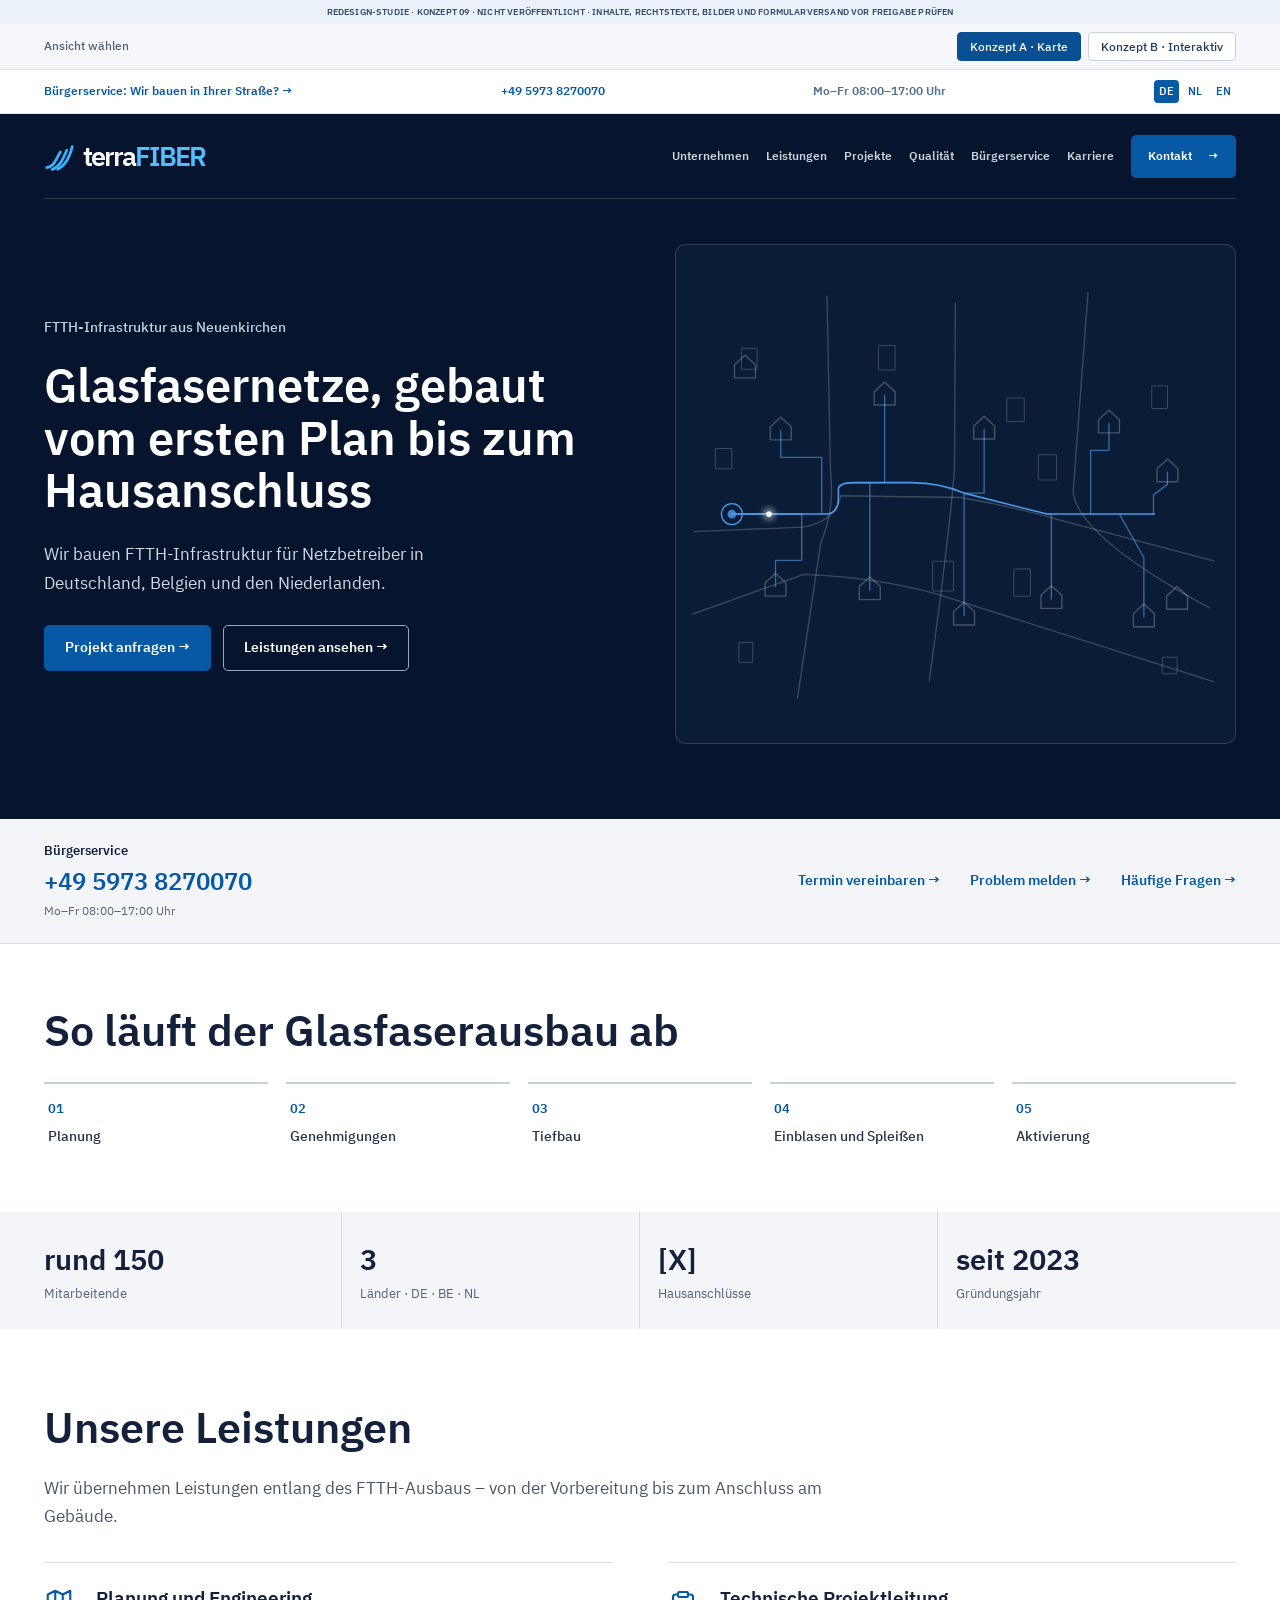
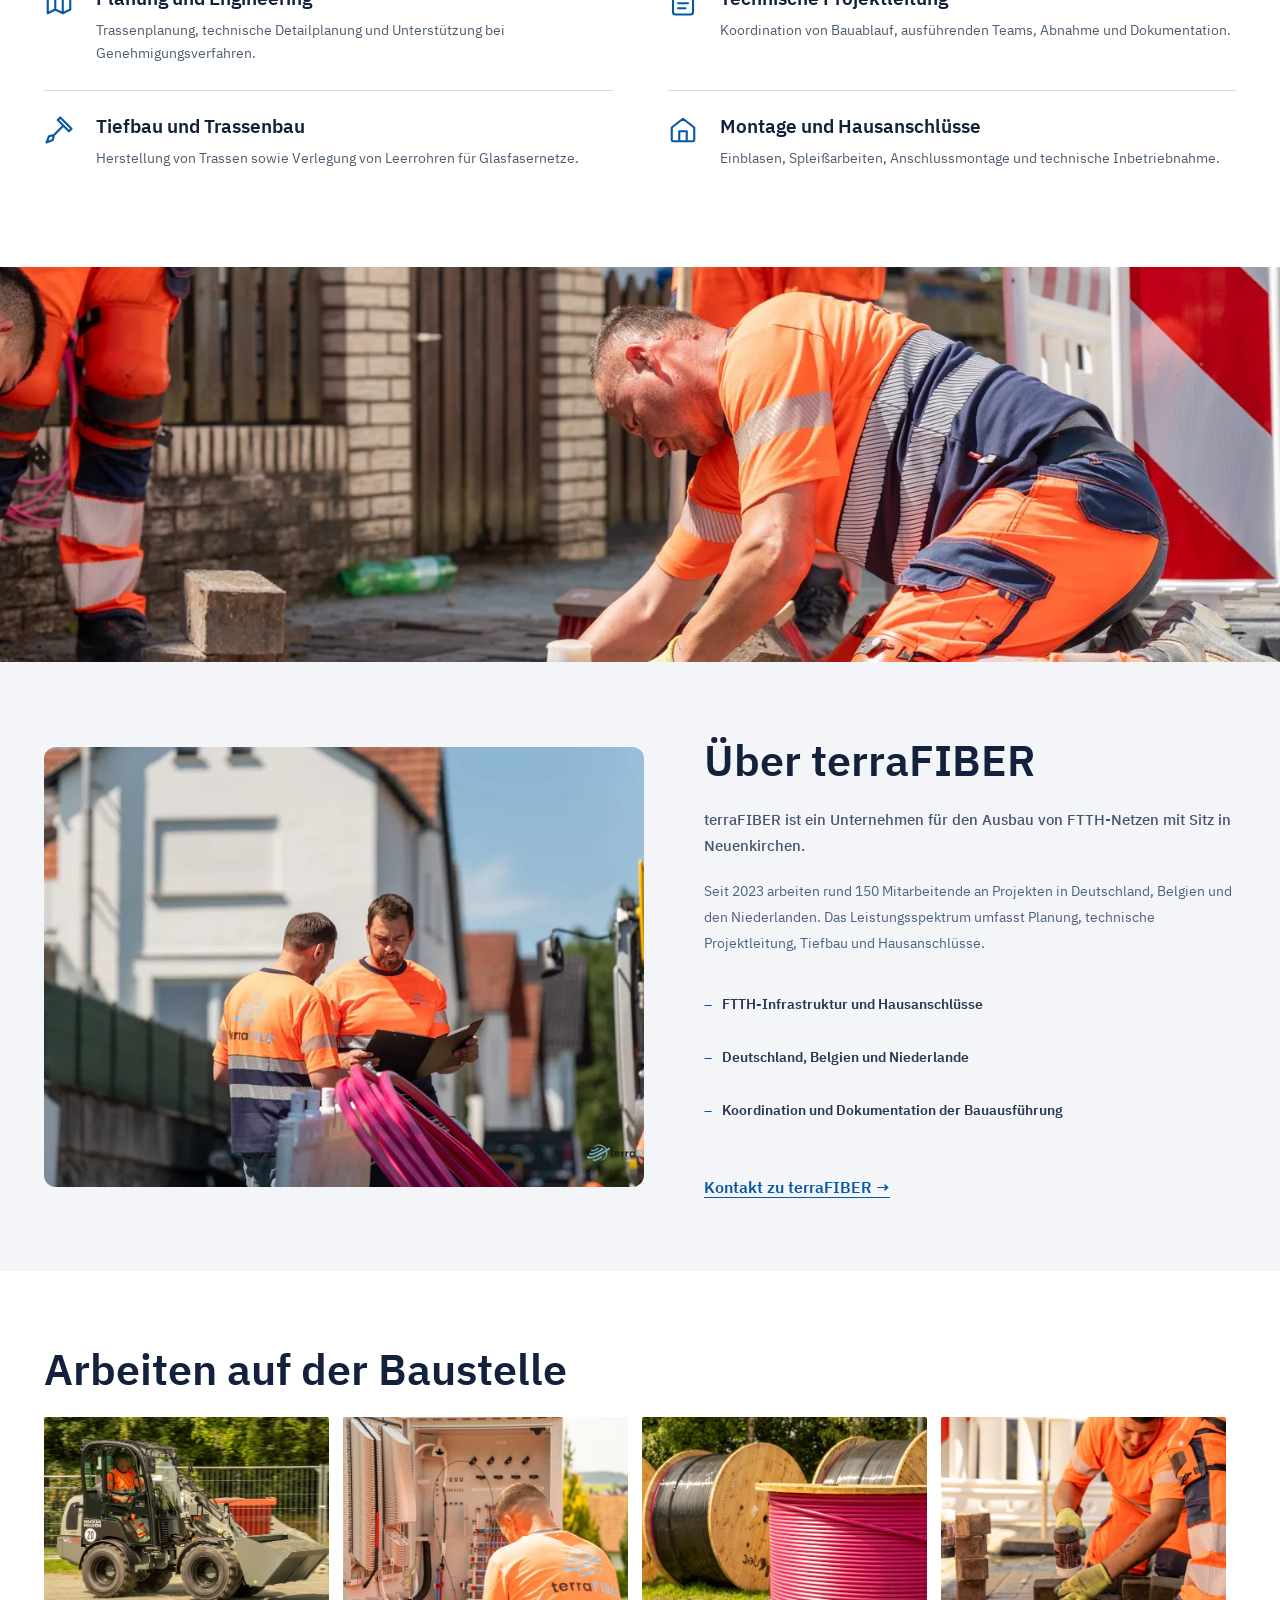
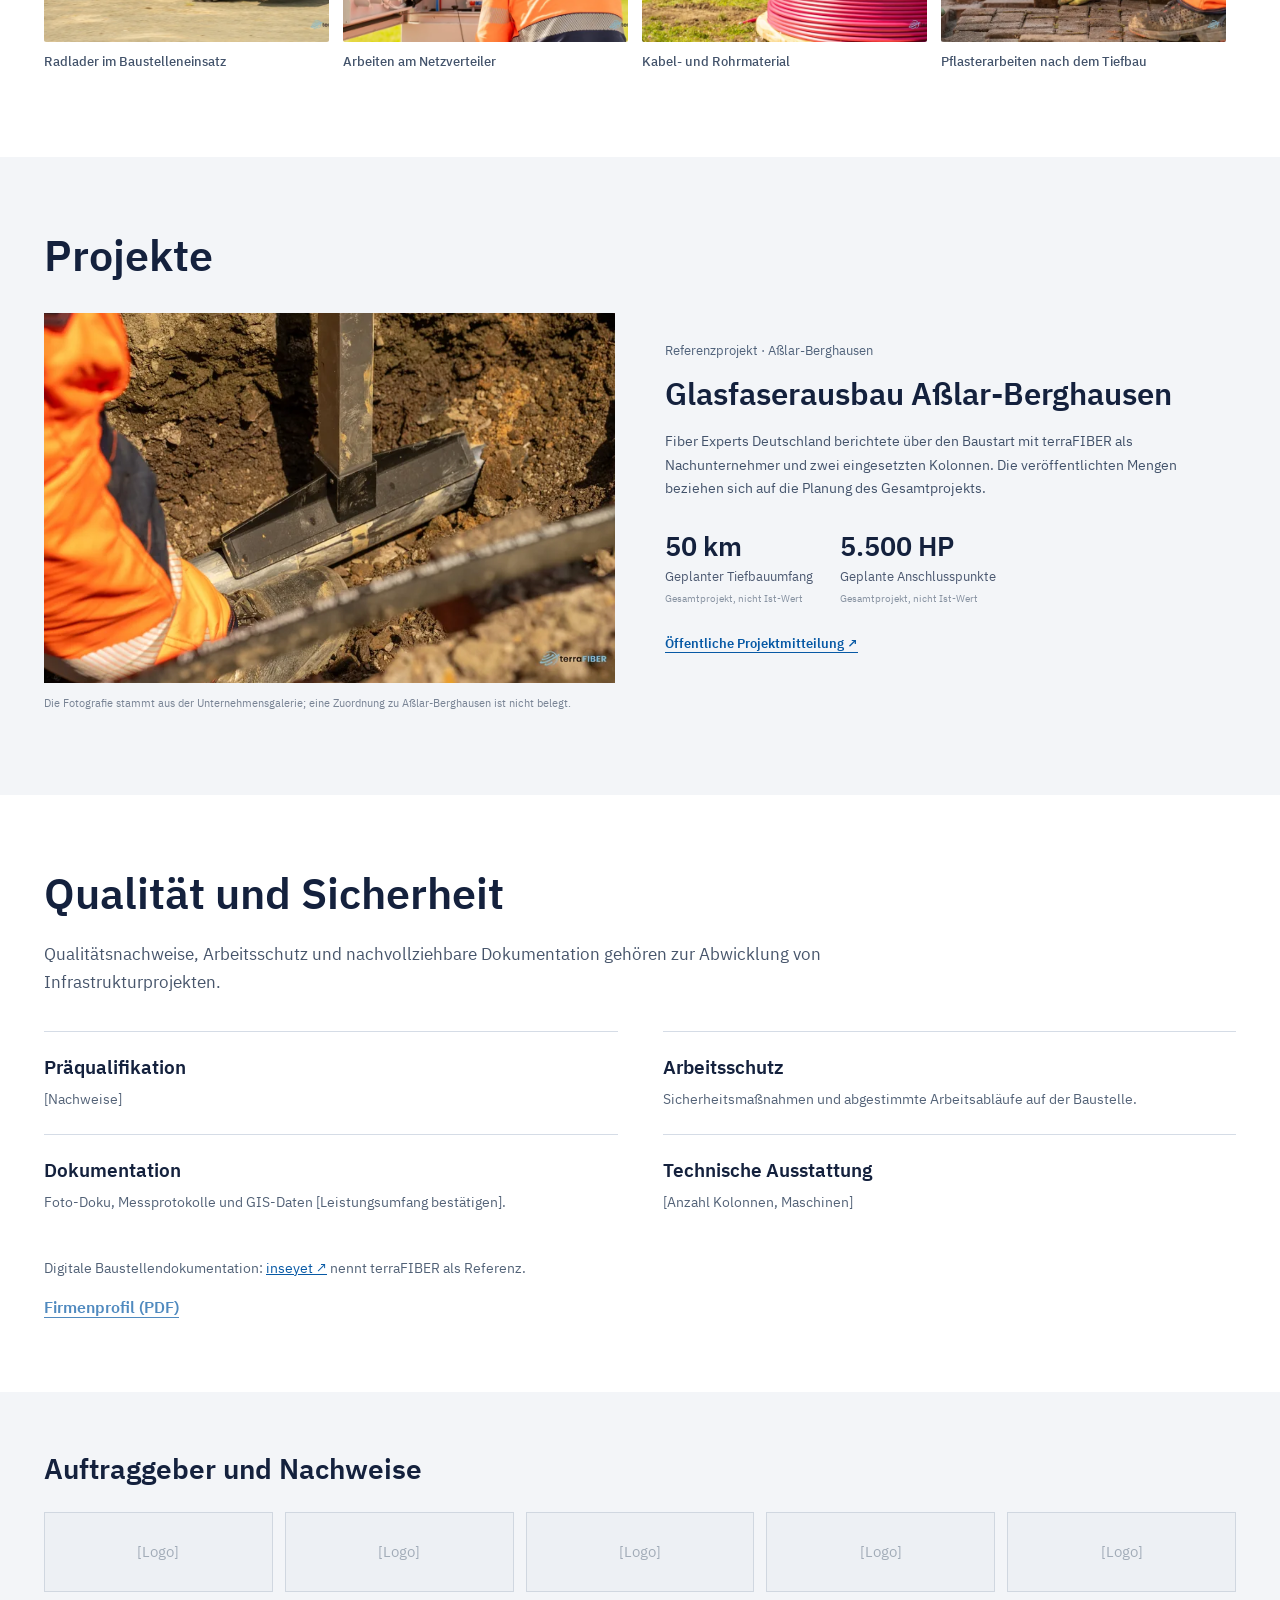
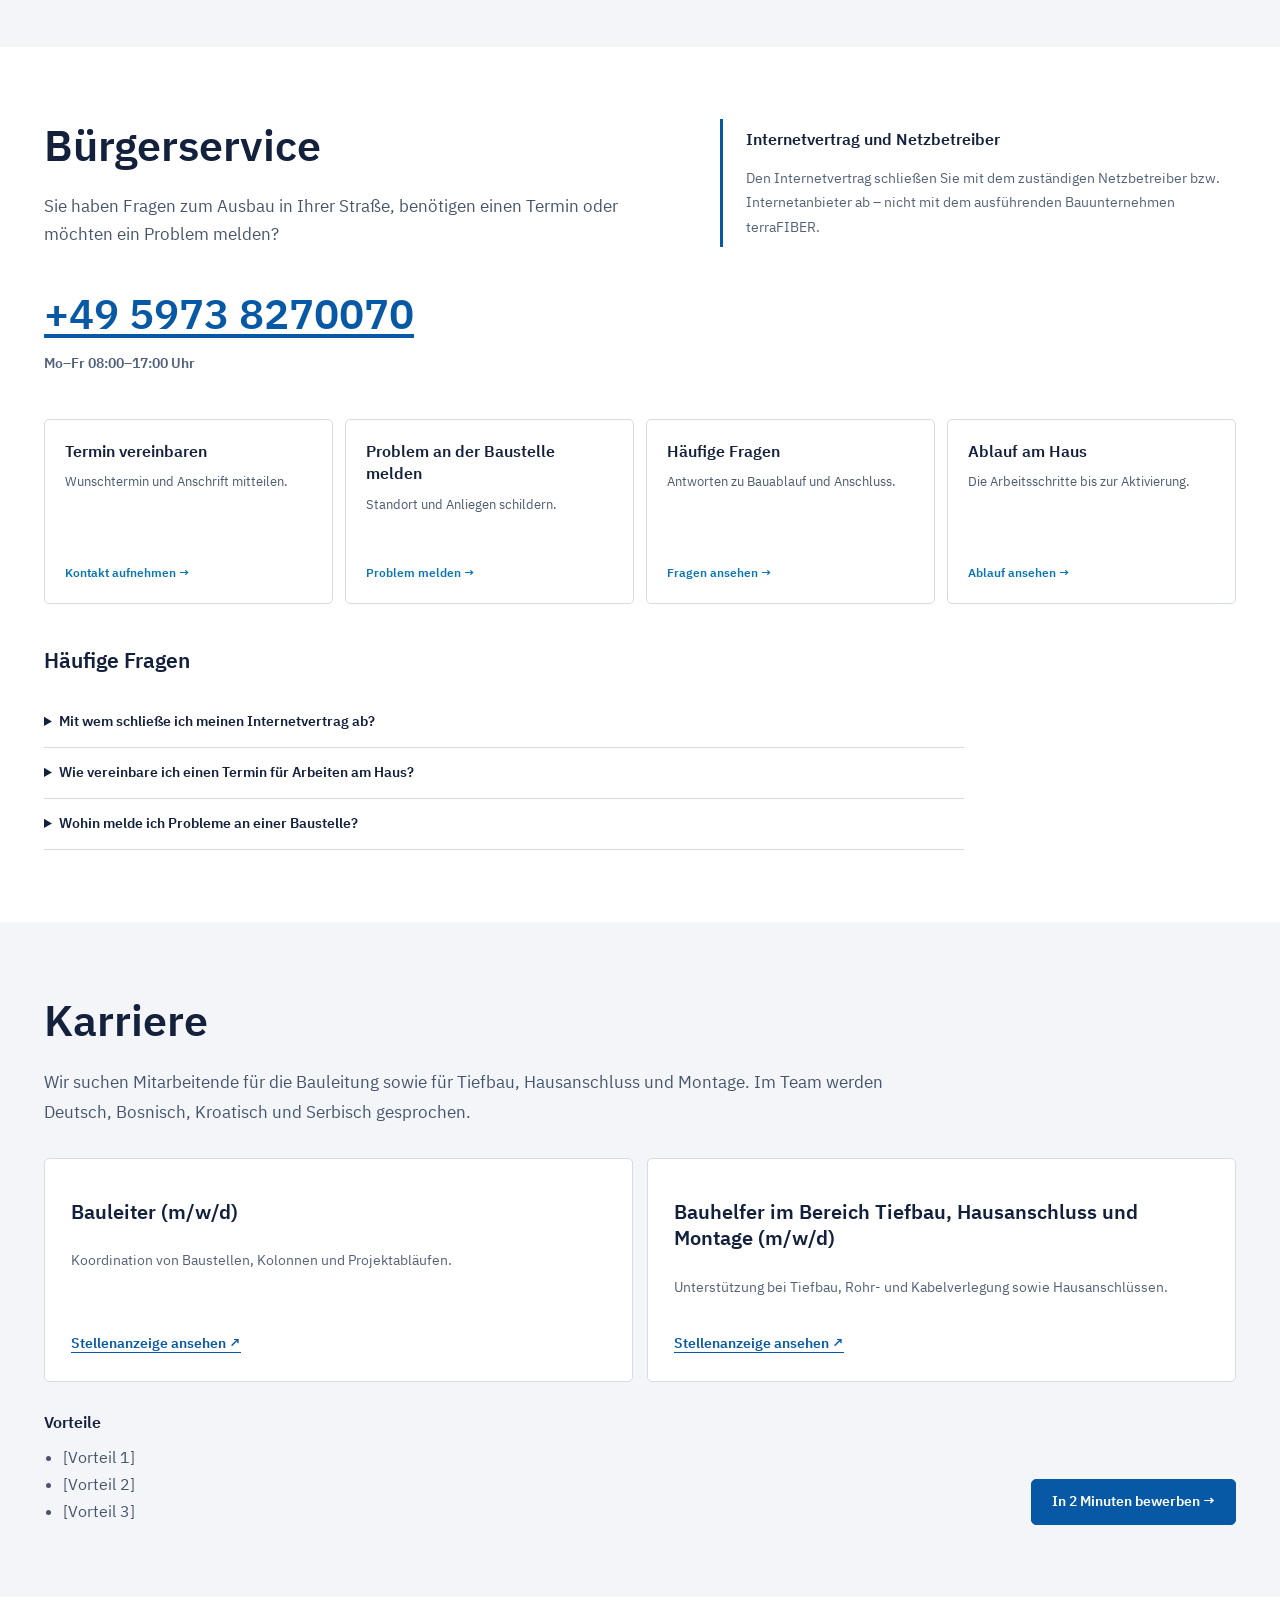
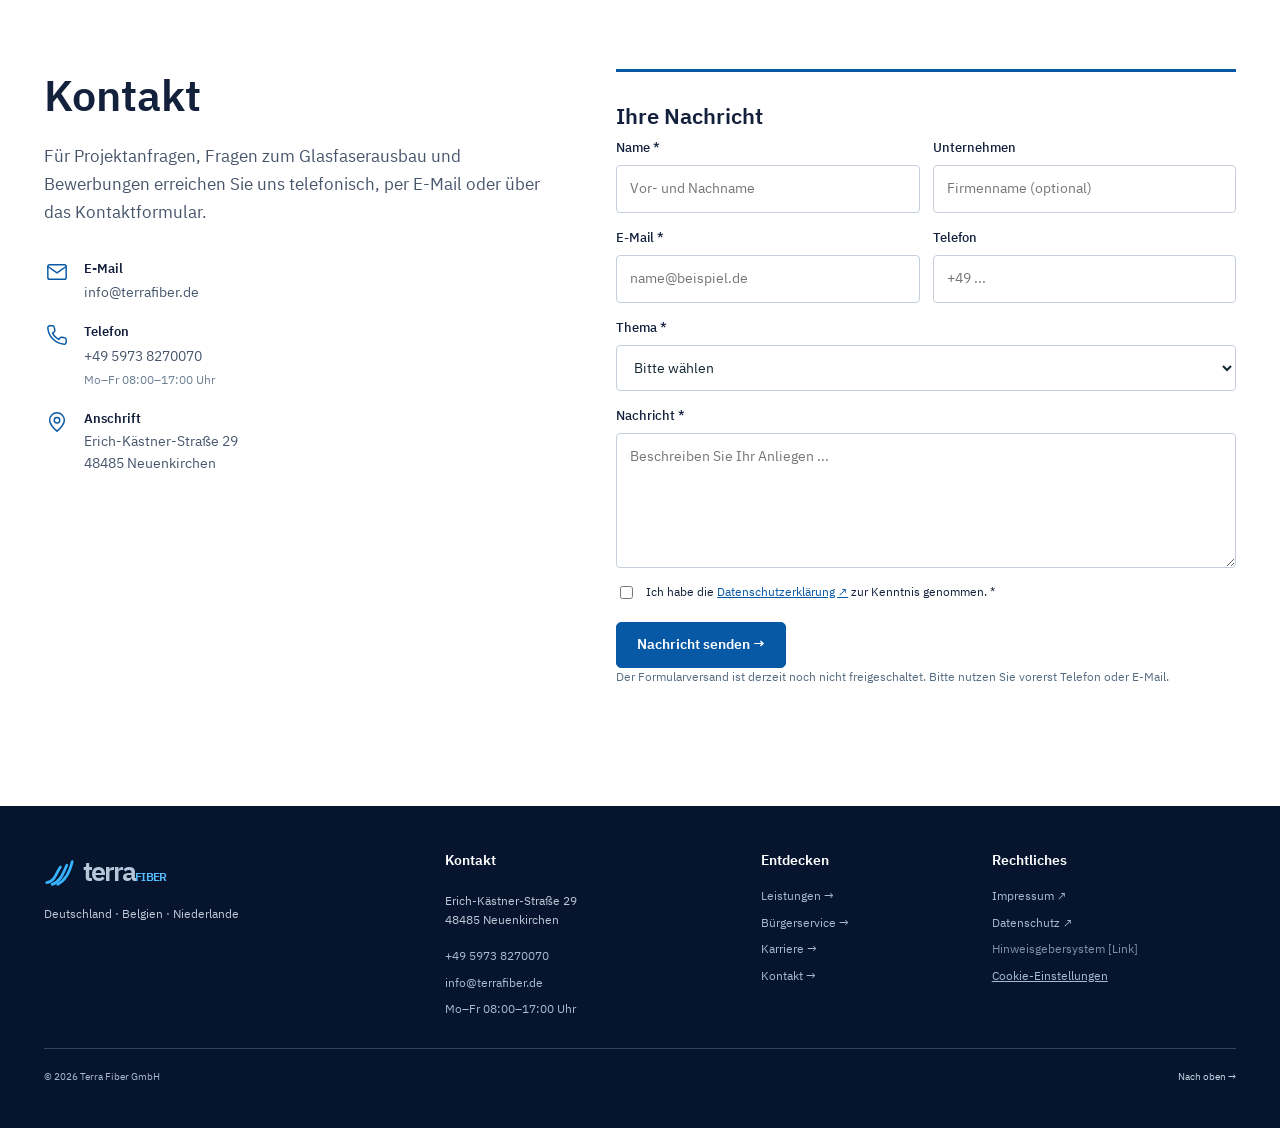
==== commit f5e851f4: "Add A/B demo selector while keeping concept A hero and content unchanged" ====
--- a/index.html
+++ b/index.html
@@ -264,9 +264,11 @@
 </style>
 <link rel="stylesheet" href="/assets/hero-map.css">
 <link rel="stylesheet" href="/assets/v9.css">
+<link rel="stylesheet" href="/assets/concept-b.css">
 </head>
 <body>
 <div class="preview-bar" role="note">REDESIGN-STUDIE · KONZEPT 09 · NICHT VERÖFFENTLICHT · INHALTE, RECHTSTEXTE, BILDER UND FORMULARVERSAND VOR FREIGABE PRÜFEN</div>
+<div class="concept-switcher" role="navigation" aria-label="Ansicht wählen"><div class="wrap concept-switcher-inner"><span class="concept-label">Ansicht wählen</span><div class="concept-options"><a href="/" aria-current="page">Konzept A · Karte</a><a href="/concept-b/">Konzept B · Interaktiv</a></div></div></div>
 <div class="citizen-topline" aria-label="Bürgerservice und Sprachauswahl">
   <div class="wrap citizen-topline-inner">
     <a class="citizen-topline-title" href="#buergerservice">Bürgerservice: Wir bauen in Ihrer Straße? <span aria-hidden="true">→</span></a>
--- a/assets/concept-b.css
+++ b/assets/concept-b.css
@@ -0,0 +1,47 @@
+/* Konzept B — full-screen, editorial FTTH hero inspired by an interactive
+   point-cloud presentation. Only .hero-immersive is altered. */
+.concept-switcher{background:#f5f7fa;color:#293c52;border-bottom:1px solid #d9e1ea}
+.concept-switcher .concept-switcher-inner{min-height:45px;display:flex;align-items:center;justify-content:space-between;gap:16px;padding:7px 0}
+.concept-switcher .concept-label{font-size:12px;color:#536274;font-weight:500}
+.concept-switcher .concept-options{display:flex;gap:7px;align-items:center}
+.concept-switcher .concept-options a{display:inline-flex;align-items:center;justify-content:center;border:1px solid #cad4e0;border-radius:4px;padding:6px 12px;text-decoration:none;font-size:12px;line-height:1.25;color:#1f3c5e;background:#fff;font-weight:500}
+.concept-switcher .concept-options a[aria-current="page"]{background:#0b4f93;color:#fff;border-color:#0b4f93}
+.concept-switcher .concept-options a:hover:not([aria-current="page"]){border-color:#0759a5;background:#ebf3fa}
+body .hero.hero-immersive{position:relative;isolation:isolate;overflow:hidden;background:#071522;min-height:calc(100svh - 160px)}
+body .hero.hero-immersive:before,body .hero.hero-immersive:after{display:none!important}
+.hero-immersive .fiber-field{position:absolute;inset:0;width:100%;height:100%;display:block;pointer-events:none;z-index:0;opacity:.95}
+.hero-immersive .fiber-field-shade{position:absolute;inset:0;pointer-events:none;z-index:0;background:linear-gradient(90deg,rgba(4,13,27,.86) 0%,rgba(4,13,27,.61) 41%,rgba(4,13,27,.08) 100%)}
+body .hero.hero-immersive .hero-inner{position:relative;z-index:1;display:flex;flex-direction:column;justify-content:flex-end;align-items:flex-start;min-height:clamp(600px,calc(100svh - 160px),860px);padding:104px 0 93px;gap:0;pointer-events:none}
+.hero-immersive .hero-content{max-width:930px;pointer-events:auto}
+.hero-immersive .hero-origin{font-size:13px!important;letter-spacing:.02em!important;text-transform:none!important;color:#cad5df!important;margin:0 0 25px!important}
+body .hero.hero-immersive h1{max-width:910px;font-size:clamp(48px,6vw,88px)!important;line-height:1.07!important;font-weight:600;letter-spacing:normal!important;color:#f4f7fb;margin:0 0 27px!important;text-wrap:balance}
+.hero-immersive .hero-desc{max-width:650px!important;font-size:18px!important;color:#c2d0db!important;line-height:1.7!important}
+.hero-immersive .hero-actions{display:flex;gap:12px;margin-top:33px!important}
+.hero-immersive .hero-actions .btn{min-height:48px}
+.hero-immersive .hero-note{position:absolute;right:0;bottom:49px;color:#9eb7c8;font-size:11px;letter-spacing:.02em;font-weight:500;text-align:right}
+.hero-immersive .hero-note span{display:block}
+@media(max-width:1050px){
+ body .hero.hero-immersive h1{font-size:clamp(45px,6.5vw,75px)!important}
+ .hero-immersive .hero-field-shade{background:linear-gradient(90deg,rgba(4,13,27,.85),rgba(4,13,27,.26))}
+}
+@media(max-width:760px){
+ .concept-switcher .concept-label{font-size:11px}
+ body .hero.hero-immersive{min-height:660px}
+ body .hero.hero-immersive .hero-inner{min-height:660px;justify-content:center;padding:105px 0 86px}
+ body .hero.hero-immersive h1{font-size:clamp(38px,7vw,56px)!important}
+ .hero-immersive .fiber-field-shade{background:linear-gradient(90deg,rgba(4,13,27,.78) 0%,rgba(4,13,27,.48) 100%)}
+ .hero-immersive .hero-note{right:0;bottom:30px}
+}
+@media(max-width:540px){
+ .concept-switcher .concept-switcher-inner{min-height:50px;gap:9px}
+ .concept-switcher .concept-options a{padding:7px 8px;font-size:11px}
+ .concept-switcher .concept-label{font-size:10px}
+ body .hero.hero-immersive{min-height:670px}
+ body .hero.hero-immersive .hero-inner{min-height:670px;padding:94px 0 85px}
+ body .hero.hero-immersive h1{font-size:clamp(35px,9vw,44px)!important;line-height:1.12!important}
+ .hero-immersive .hero-desc{font-size:15px!important}
+ .hero-immersive .hero-actions{flex-direction:column;align-items:stretch;width:100%}
+ .hero-immersive .hero-actions .btn{width:100%}
+ .hero-immersive .hero-note{font-size:9px}
+}
+@media(prefers-reduced-motion:reduce){.hero-immersive .fiber-field{opacity:.88}}
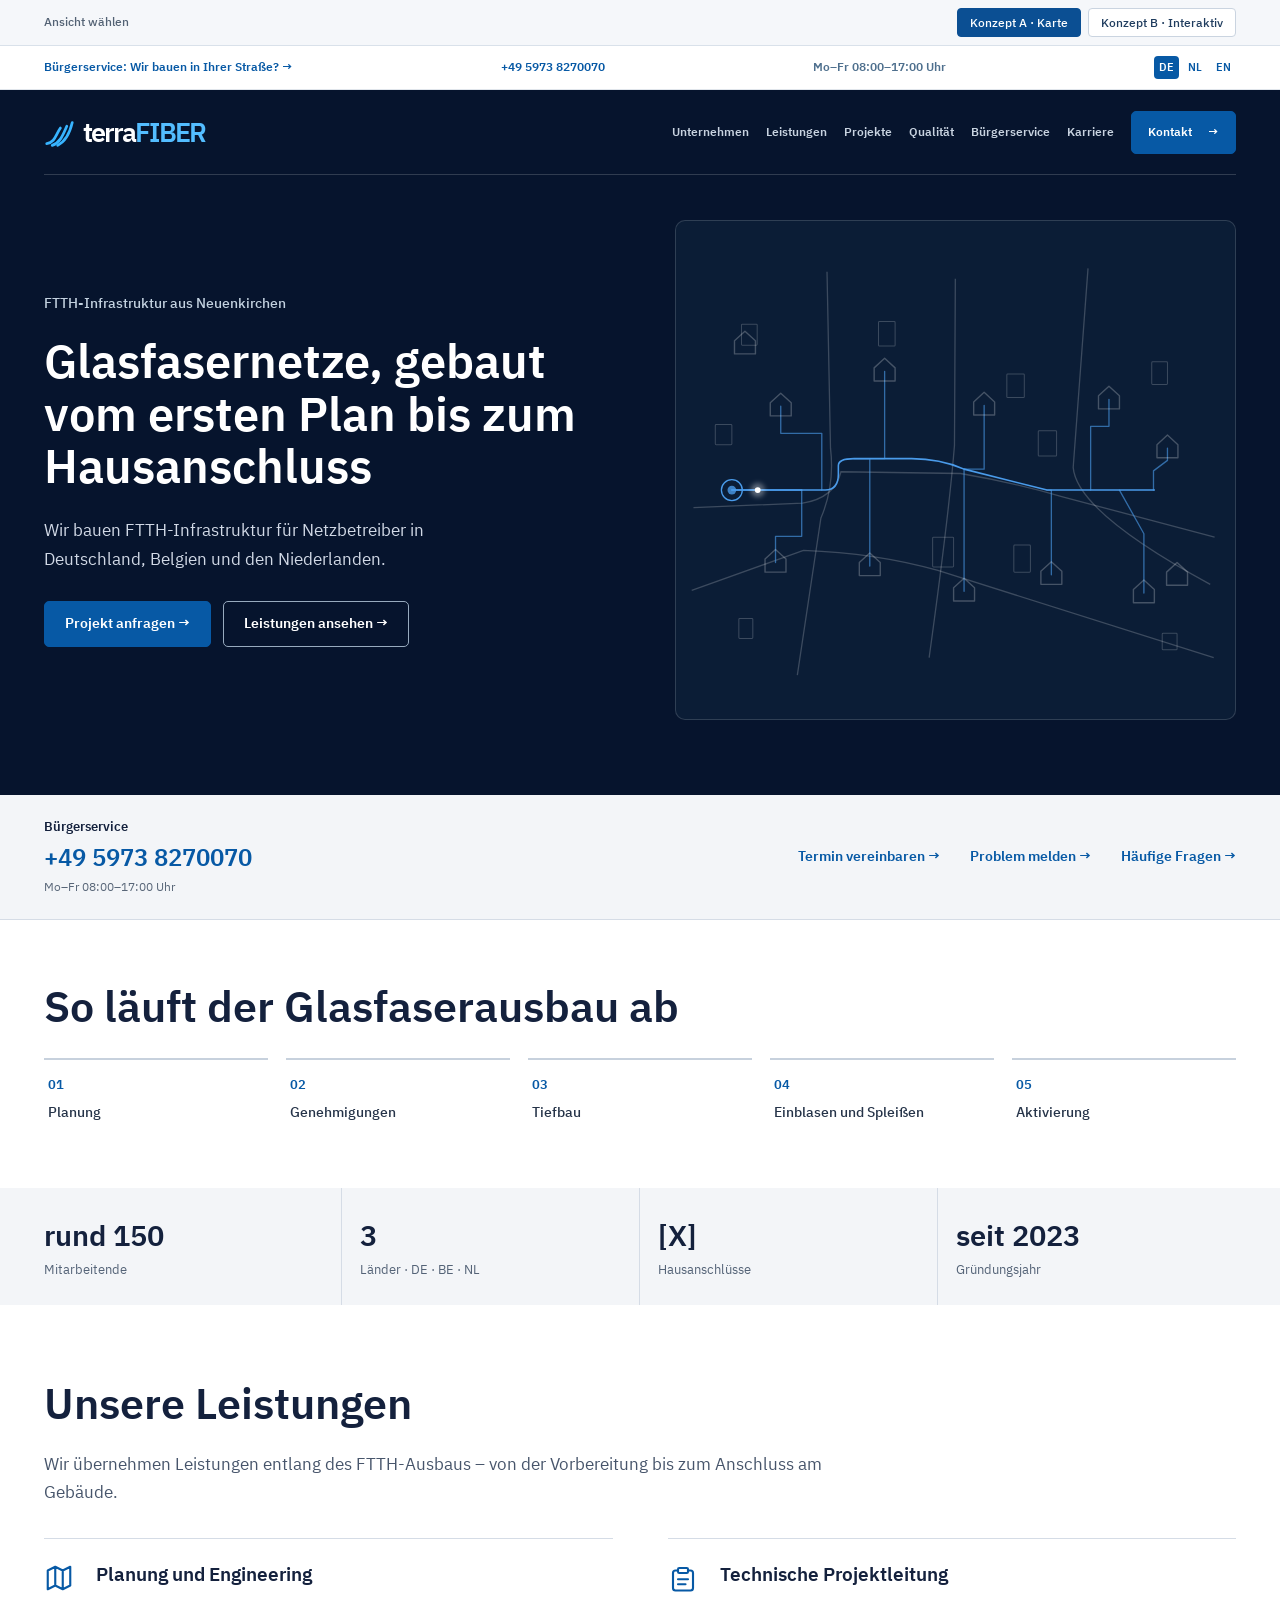
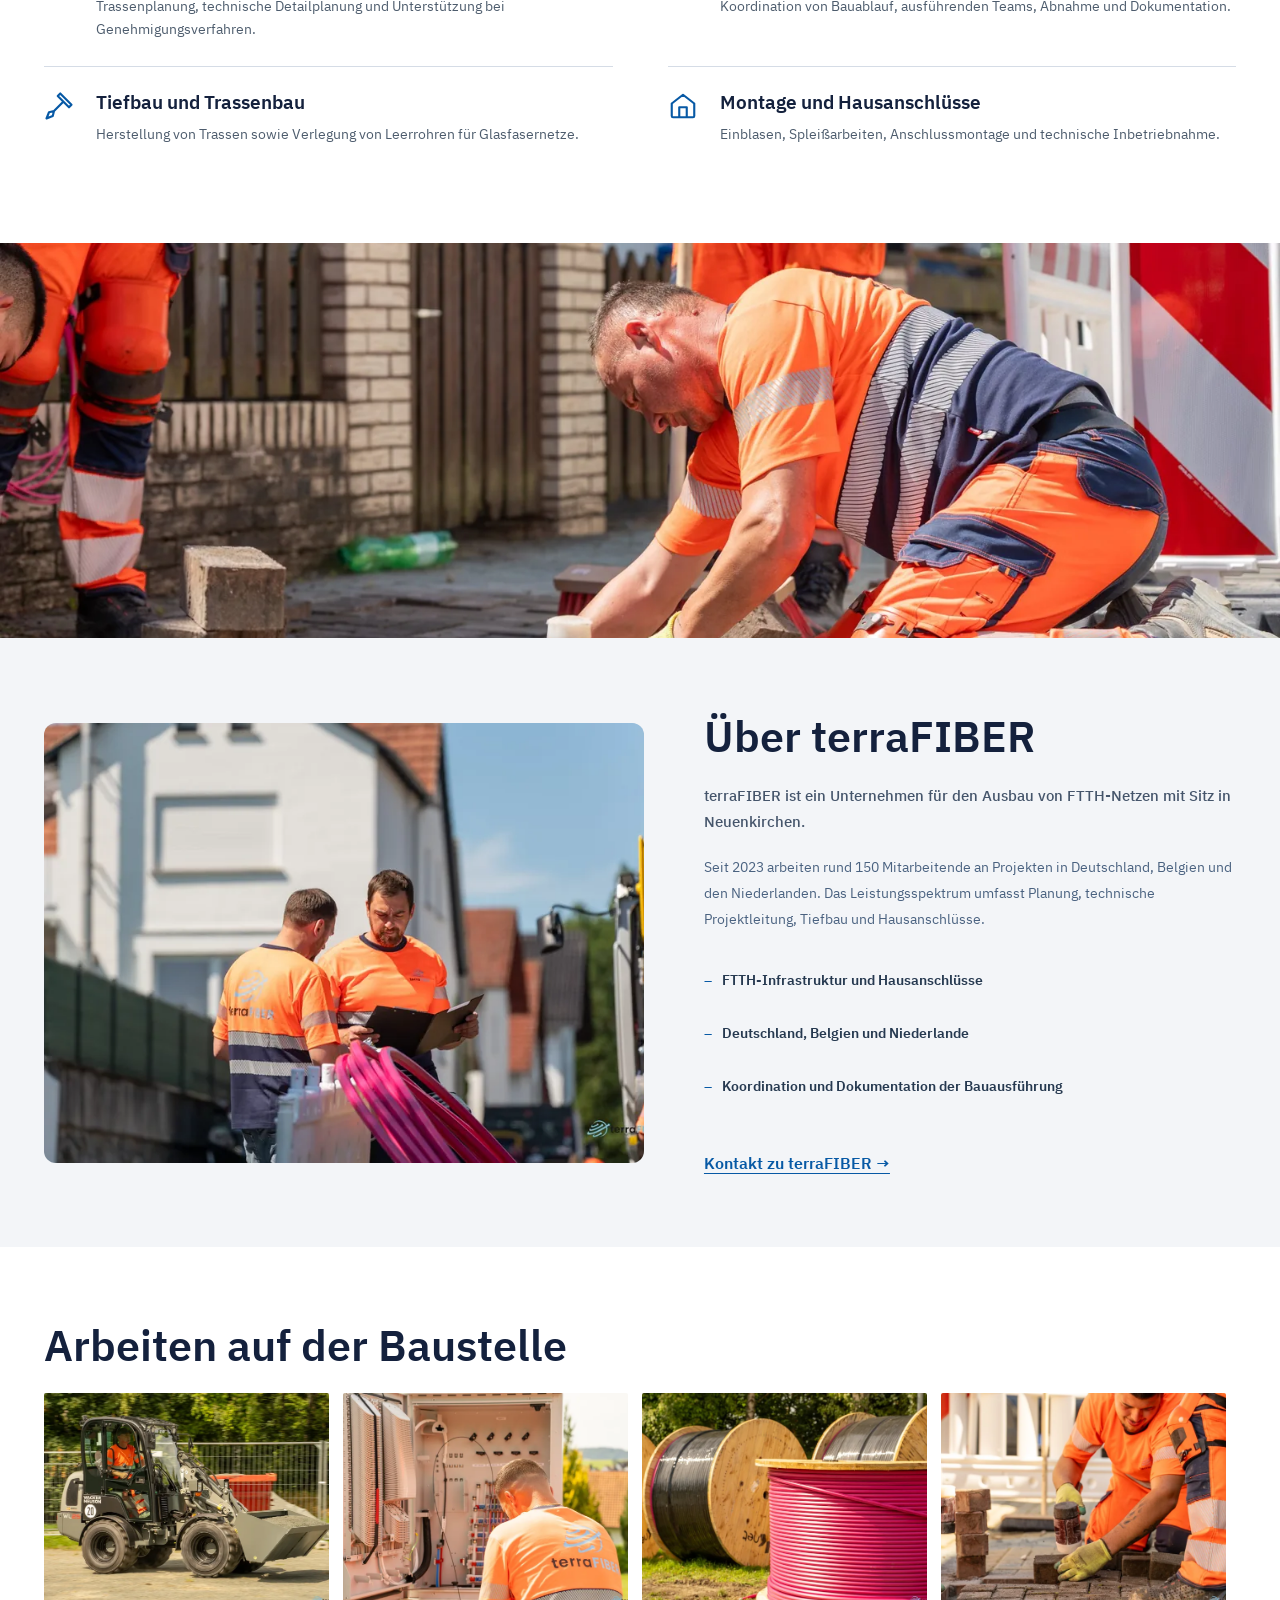
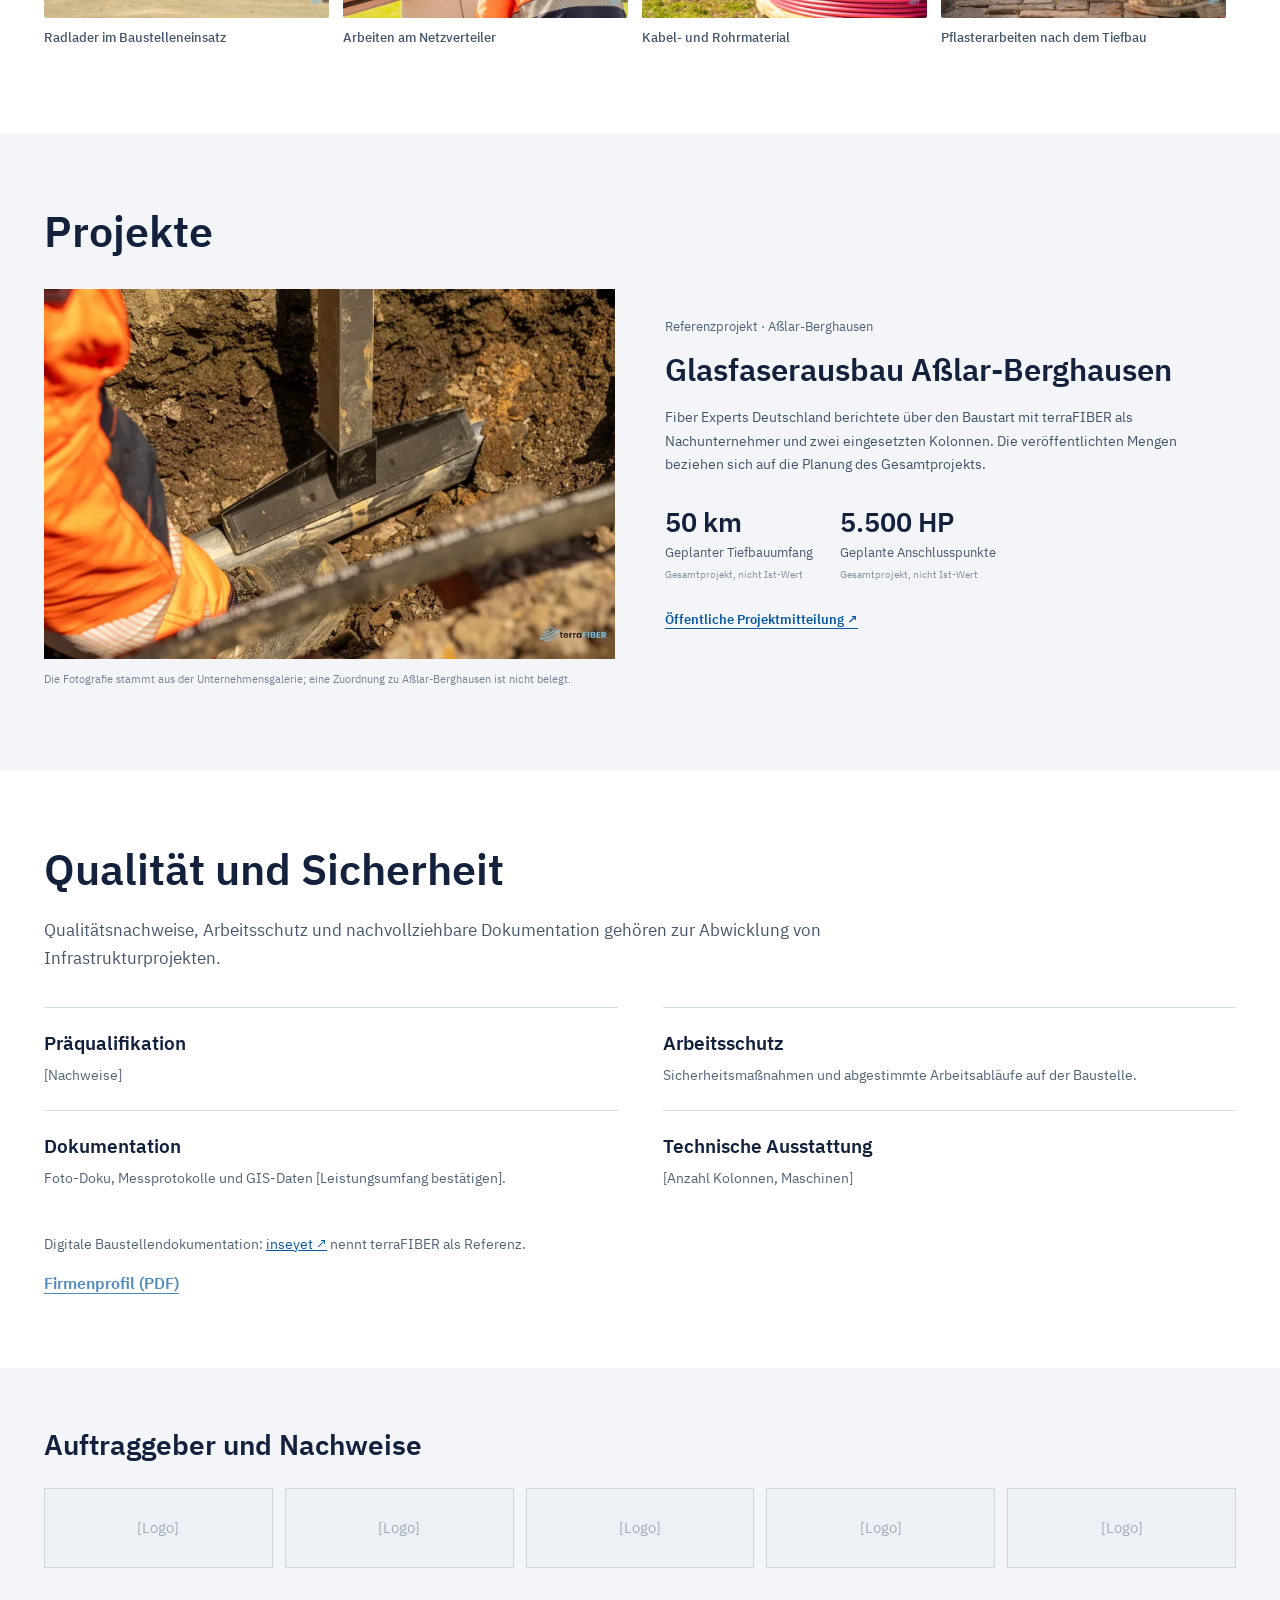
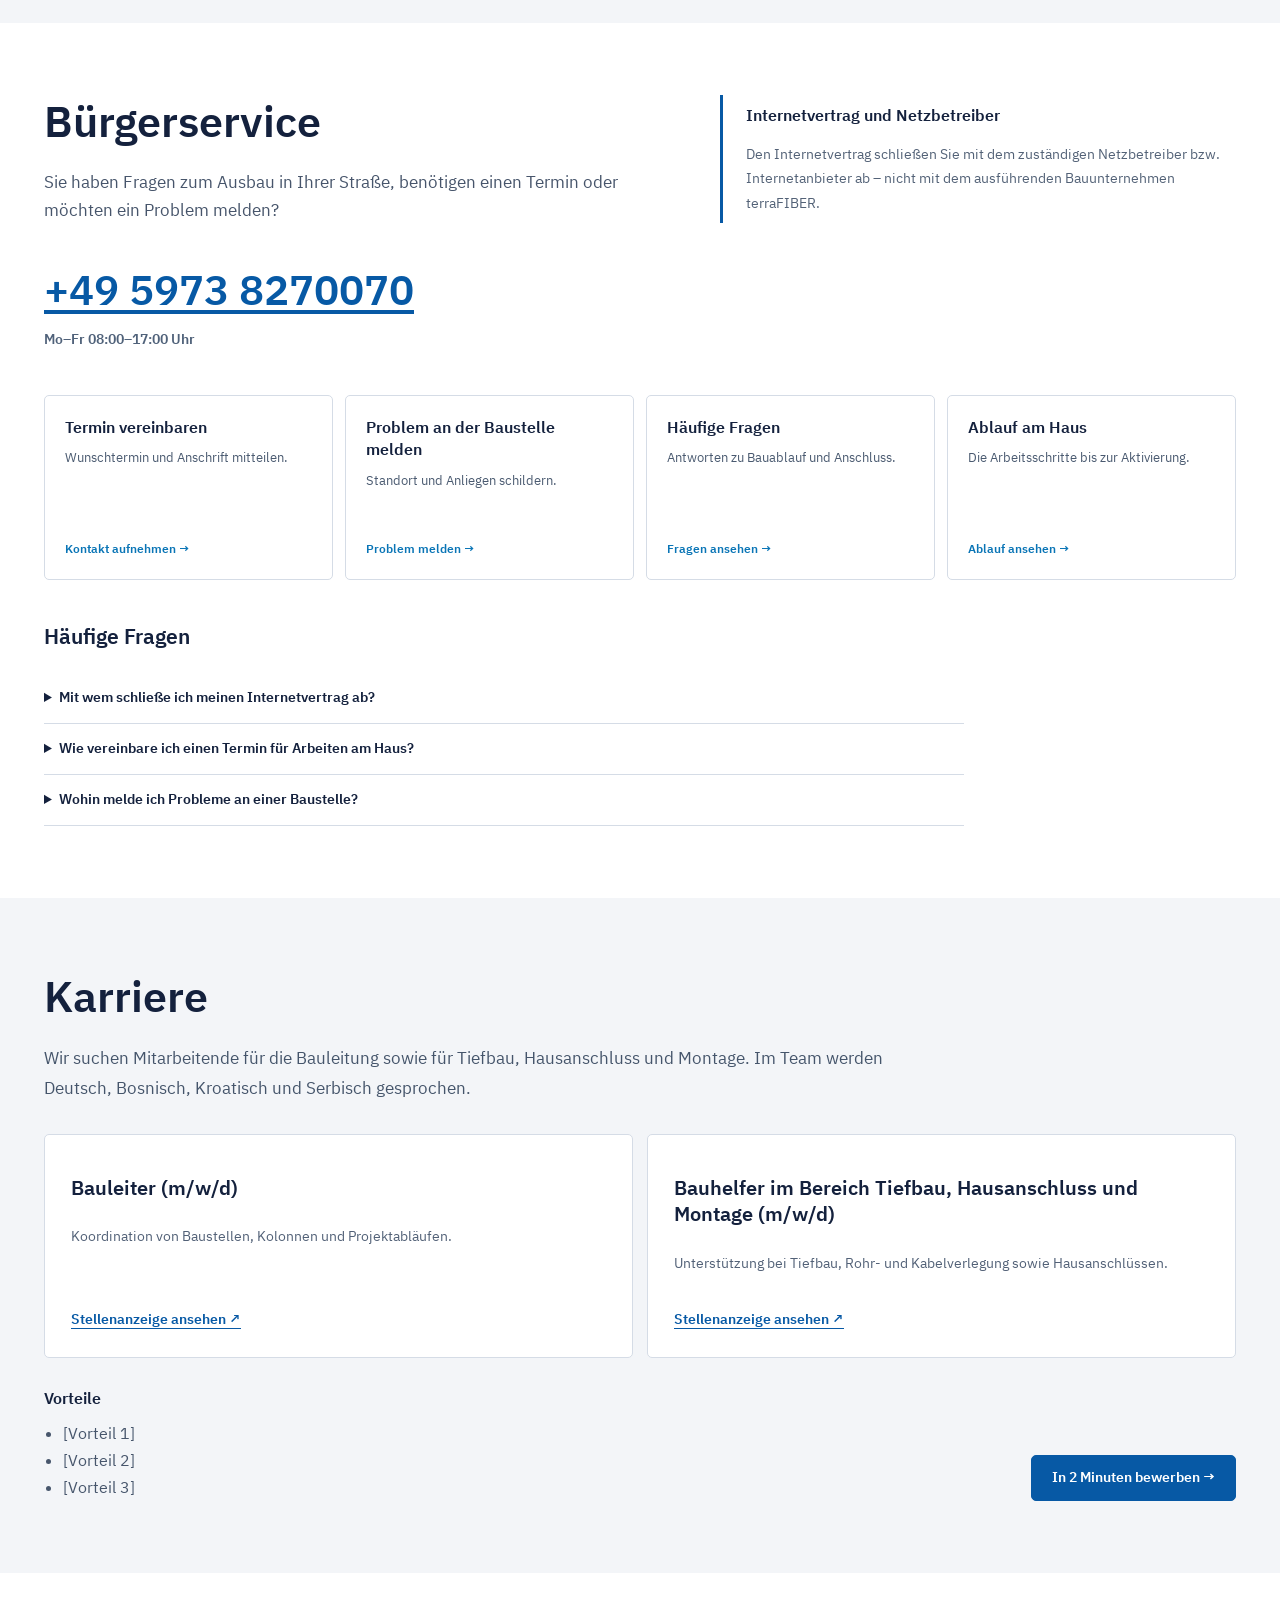
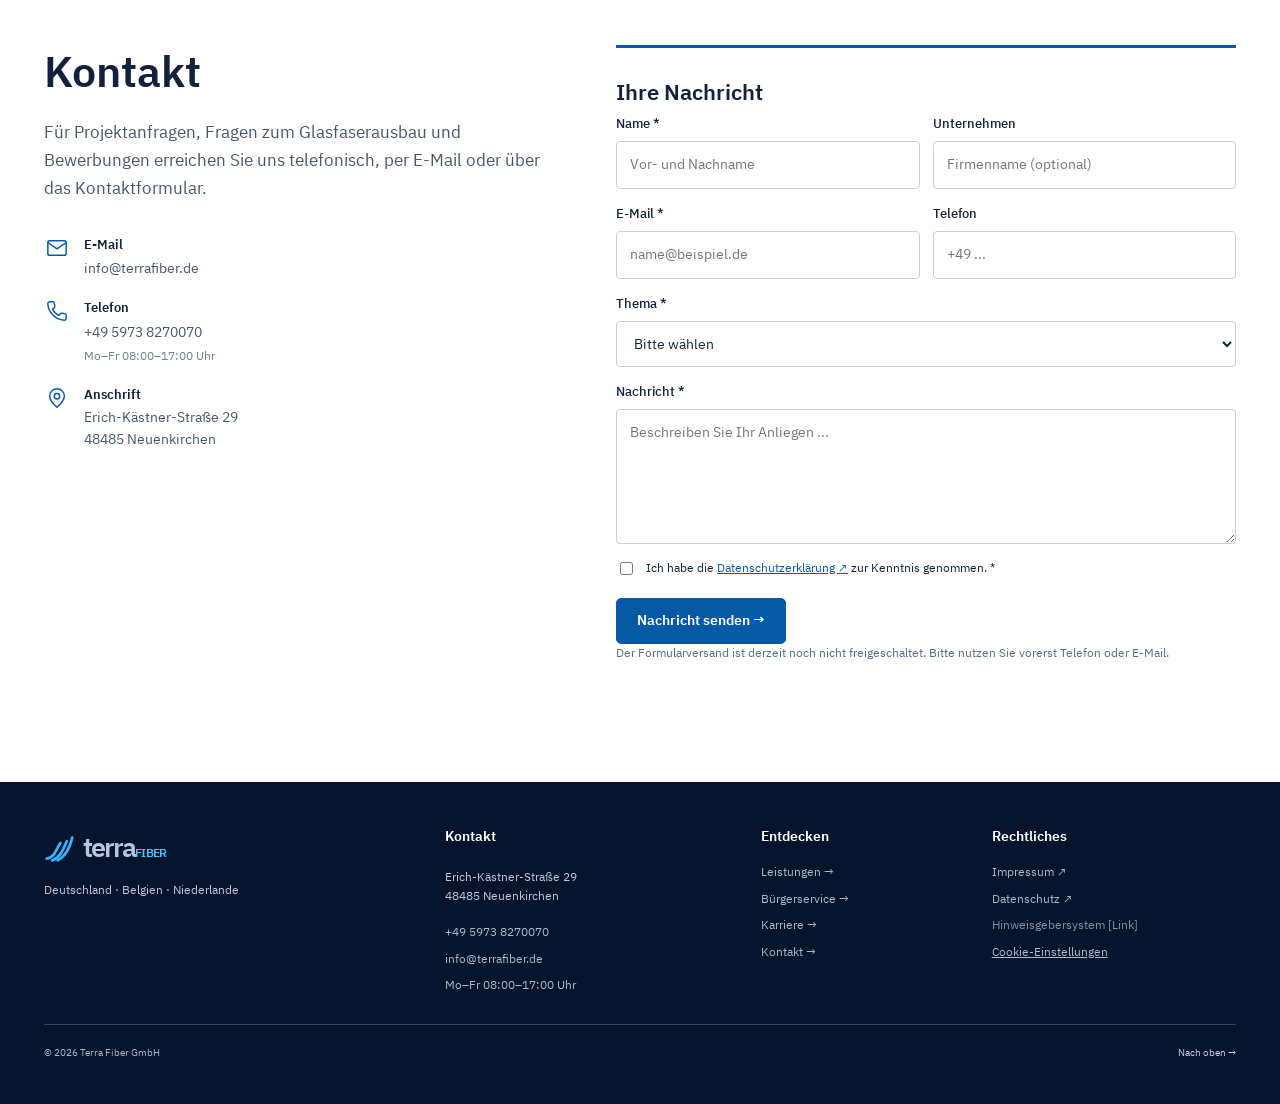
==== commit 2876929b: "Add terraFIBER favicon and app icons SVG favicon from the fiber logo mark, ICO fallback, Apple touch" ====
--- a/index.html
+++ b/index.html
@@ -6,6 +6,10 @@
 <meta name="robots" content="noindex,nofollow,noarchive">
 <meta name="terra-preview-build" content="v9-infrastructure-editorial-2026-10-10">
 <meta name="theme-color" content="#061329">
+<link rel="icon" href="/favicon.ico" sizes="48x48">
+<link rel="icon" href="/favicon.svg" type="image/svg+xml">
+<link rel="apple-touch-icon" href="/apple-touch-icon.png">
+<link rel="manifest" href="/site.webmanifest">
 <meta name="description" content="Konzeptvorschau: terraFIBER – Planung, Tiefbau, technische Projektleitung und Installation von Glasfaserinfrastruktur.">
 <title>terraFIBER — Redesign-Studie · Konzept 09</title>
 <link rel="alternate" hreflang="de" href="https://terrafiber.pages.dev/">
--- a/assets/v9.css
+++ b/assets/v9.css
@@ -230,3 +230,6 @@
 .gallery-strip-item img{height:225px;object-position:center}
 @media(max-width:760px){.site-photo-band{height:260px}.gallery-strip-item img{height:210px}}
 @media(max-width:540px){.site-photo-band{height:220px}.gallery-strip-item img{height:215px}}
+
+/* Redesign-Hinweisleiste ausgeblendet (11.10.2026). Markup bleibt; noindex bleibt aktiv. */
+.preview-bar{display:none!important}
--- a/assets/concept-b.css
+++ b/assets/concept-b.css
@@ -7,10 +7,21 @@
 .concept-switcher .concept-options a{display:inline-flex;align-items:center;justify-content:center;border:1px solid #cad4e0;border-radius:4px;padding:6px 12px;text-decoration:none;font-size:12px;line-height:1.25;color:#1f3c5e;background:#fff;font-weight:500}
 .concept-switcher .concept-options a[aria-current="page"]{background:#0b4f93;color:#fff;border-color:#0b4f93}
 .concept-switcher .concept-options a:hover:not([aria-current="page"]){border-color:#0759a5;background:#ebf3fa}
-body .hero.hero-immersive{position:relative;isolation:isolate;overflow:hidden;background:#071522;min-height:calc(100svh - 160px)}
+body .hero.hero-immersive{position:relative;isolation:isolate;overflow:hidden;background:radial-gradient(90% 75% at 72% 34%,#10263a 0%,#0a1c2c 46%,#071522 100%);min-height:calc(100svh - 160px)}
 body .hero.hero-immersive:before,body .hero.hero-immersive:after{display:none!important}
-.hero-immersive .fiber-field{position:absolute;inset:0;width:100%;height:100%;display:block;pointer-events:none;z-index:0;opacity:.95}
-.hero-immersive .fiber-field-shade{position:absolute;inset:0;pointer-events:none;z-index:0;background:linear-gradient(90deg,rgba(4,13,27,.86) 0%,rgba(4,13,27,.61) 41%,rgba(4,13,27,.08) 100%)}
+.hero-immersive .fiber-field{position:absolute;inset:0;width:100%;height:100%;display:block;pointer-events:none;z-index:0;opacity:0;transition:opacity 1.6s cubic-bezier(.2,.7,.2,1)}
+.hero-immersive.is-ready .fiber-field{opacity:1}
+.hero-immersive .fiber-field-shade{position:absolute;inset:0;pointer-events:none;z-index:0;background:linear-gradient(to top,#071522 0%,rgba(7,21,34,.55) 16%,rgba(7,21,34,0) 38%),linear-gradient(98deg,rgba(7,21,34,.88) 0%,rgba(7,21,34,.62) 34%,rgba(7,21,34,.12) 62%,rgba(7,21,34,0) 80%),linear-gradient(to bottom,rgba(7,21,34,.55) 0%,rgba(7,21,34,0) 22%)}
+.hero-immersive h1,.hero-immersive .hero-desc{text-shadow:0 2px 36px rgba(7,21,34,.75)}
+.hero-immersive .terrain-legend{position:absolute;z-index:1;right:max(24px,calc((100vw - 1192px)/2));top:44px;display:grid;gap:9px;padding:15px 18px 14px;border:1px solid rgba(144,180,212,.16);border-radius:6px;background:rgba(7,21,34,.46);backdrop-filter:blur(6px);-webkit-backdrop-filter:blur(6px);color:#b8c8d6;font-size:11.5px;line-height:1.2;pointer-events:none;opacity:0;transform:translateY(6px);transition:opacity 1s .9s,transform 1s .9s}
+.hero-immersive.is-ready .terrain-legend{opacity:1;transform:none}
+.hero-immersive .tl-title{font-size:10px;letter-spacing:.14em;text-transform:uppercase;color:#7f9ab1;margin-bottom:2px}
+.hero-immersive .tl-item{display:flex;align-items:center;gap:10px}
+.hero-immersive .tl-item i{display:inline-block;flex:none}
+.hero-immersive .tl-route{width:22px;height:2px;border-radius:2px;background:linear-gradient(90deg,rgba(74,155,234,.35),#4a9bea 70%,#e6f2ff)}
+.hero-immersive .tl-cabinet{width:9px;height:9px;margin:0 6px;border-radius:50%;border:1.5px solid #4a9bea;box-shadow:inset 0 0 0 2px rgba(7,21,34,1),inset 0 0 0 4px #4a9bea}
+.hero-immersive .tl-home{width:5px;height:5px;margin:0 8px;border-radius:50%;background:#bcdcfa}
+.hero-immersive .tl-caption{margin-top:4px;padding-top:9px;border-top:1px solid rgba(144,180,212,.14);font-size:10px;color:#7590a7}
 body .hero.hero-immersive .hero-inner{position:relative;z-index:1;display:flex;flex-direction:column;justify-content:flex-end;align-items:flex-start;min-height:clamp(600px,calc(100svh - 160px),860px);padding:104px 0 93px;gap:0;pointer-events:none}
 .hero-immersive .hero-content{max-width:930px;pointer-events:auto}
 .hero-immersive .hero-origin{font-size:13px!important;letter-spacing:.02em!important;text-transform:none!important;color:#cad5df!important;margin:0 0 25px!important}
@@ -22,26 +33,29 @@
 .hero-immersive .hero-note span{display:block}
 @media(max-width:1050px){
  body .hero.hero-immersive h1{font-size:clamp(45px,6.5vw,75px)!important}
- .hero-immersive .hero-field-shade{background:linear-gradient(90deg,rgba(4,13,27,.85),rgba(4,13,27,.26))}
+ .hero-immersive .fiber-field-shade{background:linear-gradient(90deg,rgba(4,13,27,.85),rgba(4,13,27,.26))}
 }
 @media(max-width:760px){
  .concept-switcher .concept-label{font-size:11px}
  body .hero.hero-immersive{min-height:660px}
- body .hero.hero-immersive .hero-inner{min-height:660px;justify-content:center;padding:105px 0 86px}
+ body .hero.hero-immersive .hero-inner{min-height:660px;justify-content:flex-end;padding:230px 0 64px}
  body .hero.hero-immersive h1{font-size:clamp(38px,7vw,56px)!important}
- .hero-immersive .fiber-field-shade{background:linear-gradient(90deg,rgba(4,13,27,.78) 0%,rgba(4,13,27,.48) 100%)}
+ .hero-immersive .fiber-field-shade{background:linear-gradient(to bottom,rgba(7,21,34,.35) 0%,rgba(7,21,34,0) 14%,rgba(7,21,34,0) 34%,rgba(7,21,34,.72) 58%,rgba(7,21,34,.9) 100%)}
  .hero-immersive .hero-note{right:0;bottom:30px}
 }
 @media(max-width:540px){
  .concept-switcher .concept-switcher-inner{min-height:50px;gap:9px}
  .concept-switcher .concept-options a{padding:7px 8px;font-size:11px}
  .concept-switcher .concept-label{font-size:10px}
- body .hero.hero-immersive{min-height:670px}
- body .hero.hero-immersive .hero-inner{min-height:670px;padding:94px 0 85px}
+ body .hero.hero-immersive{min-height:720px}
+ body .hero.hero-immersive .hero-inner{min-height:720px;padding:250px 0 56px}
  body .hero.hero-immersive h1{font-size:clamp(35px,9vw,44px)!important;line-height:1.12!important}
  .hero-immersive .hero-desc{font-size:15px!important}
  .hero-immersive .hero-actions{flex-direction:column;align-items:stretch;width:100%}
  .hero-immersive .hero-actions .btn{width:100%}
  .hero-immersive .hero-note{font-size:9px}
 }
-@media(prefers-reduced-motion:reduce){.hero-immersive .fiber-field{opacity:.88}}
+@media(max-width:1050px){.hero-immersive .terrain-legend{top:28px}}
+@media(max-width:760px){.hero-immersive .terrain-legend{display:none}}
+.hero-immersive.is-static .terrain-legend{display:none}
+@media(prefers-reduced-motion:reduce){.hero-immersive .fiber-field,.hero-immersive .terrain-legend{transition:none}}
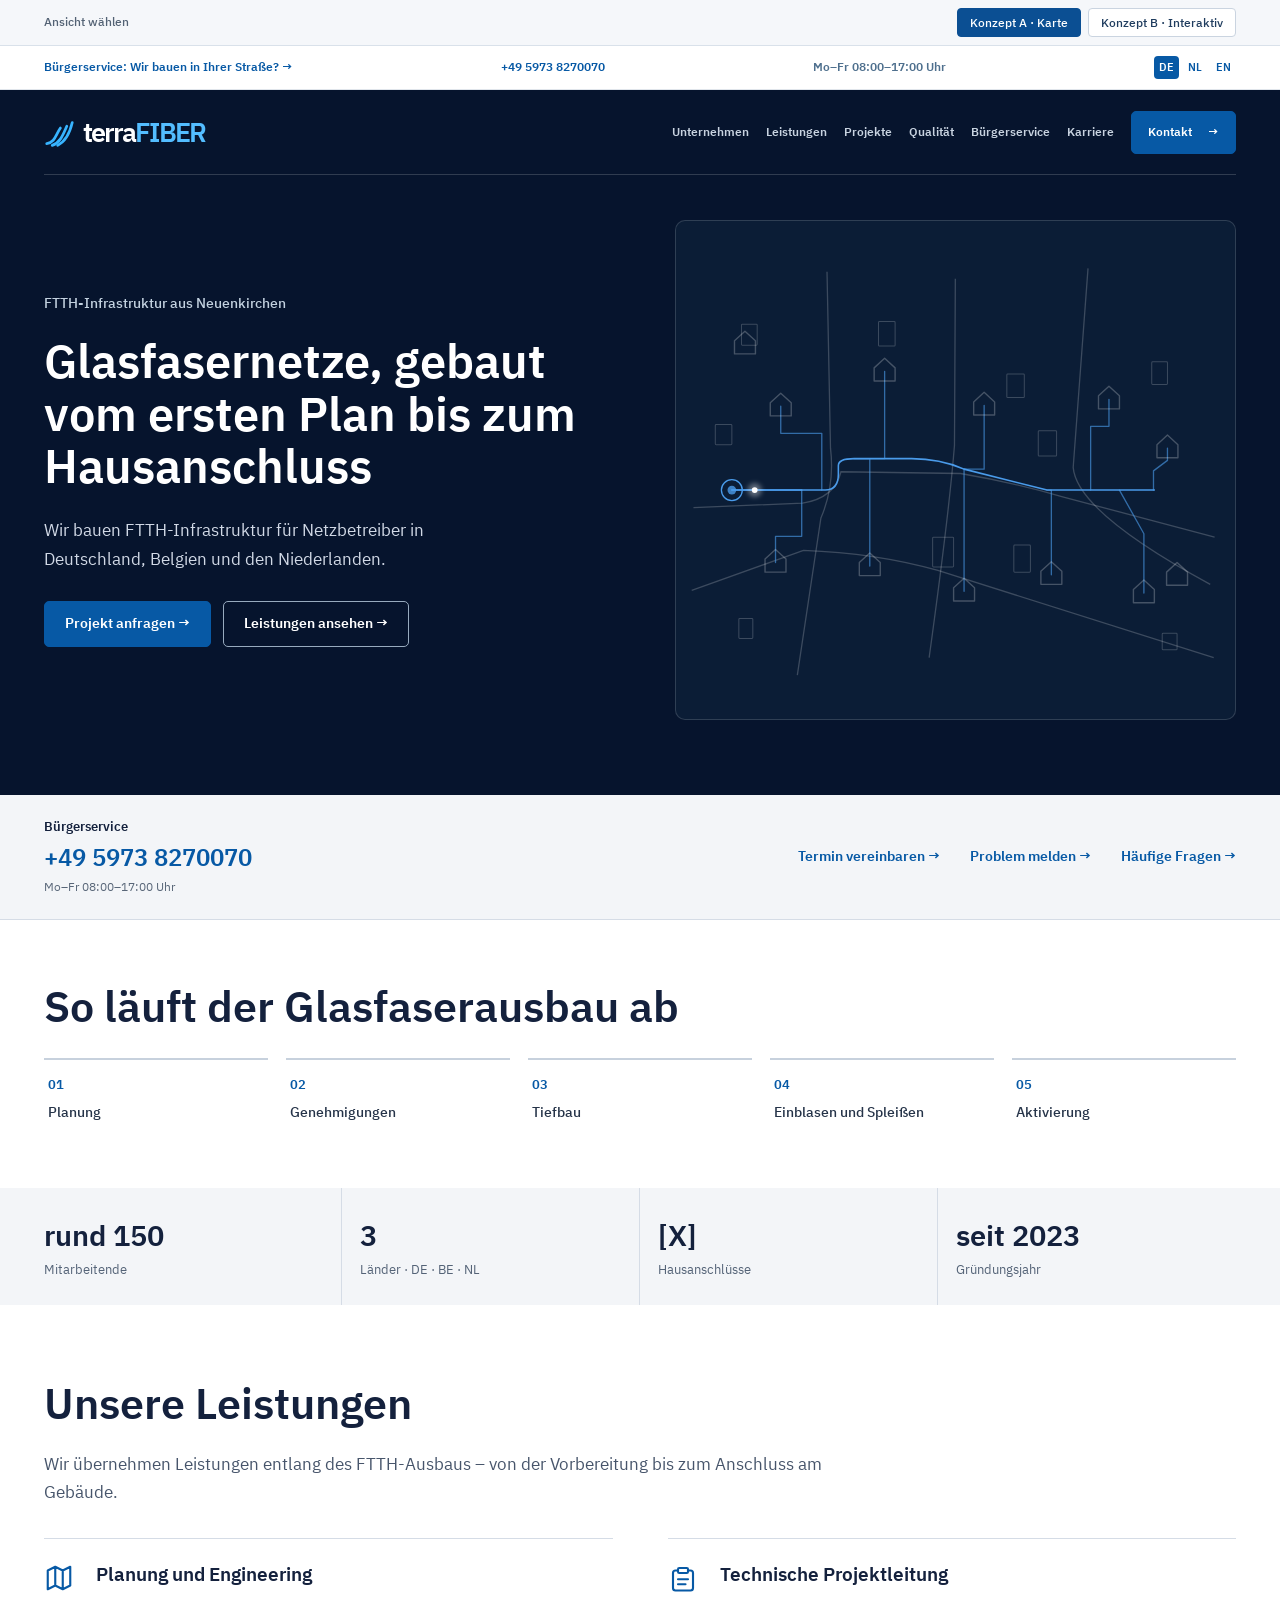
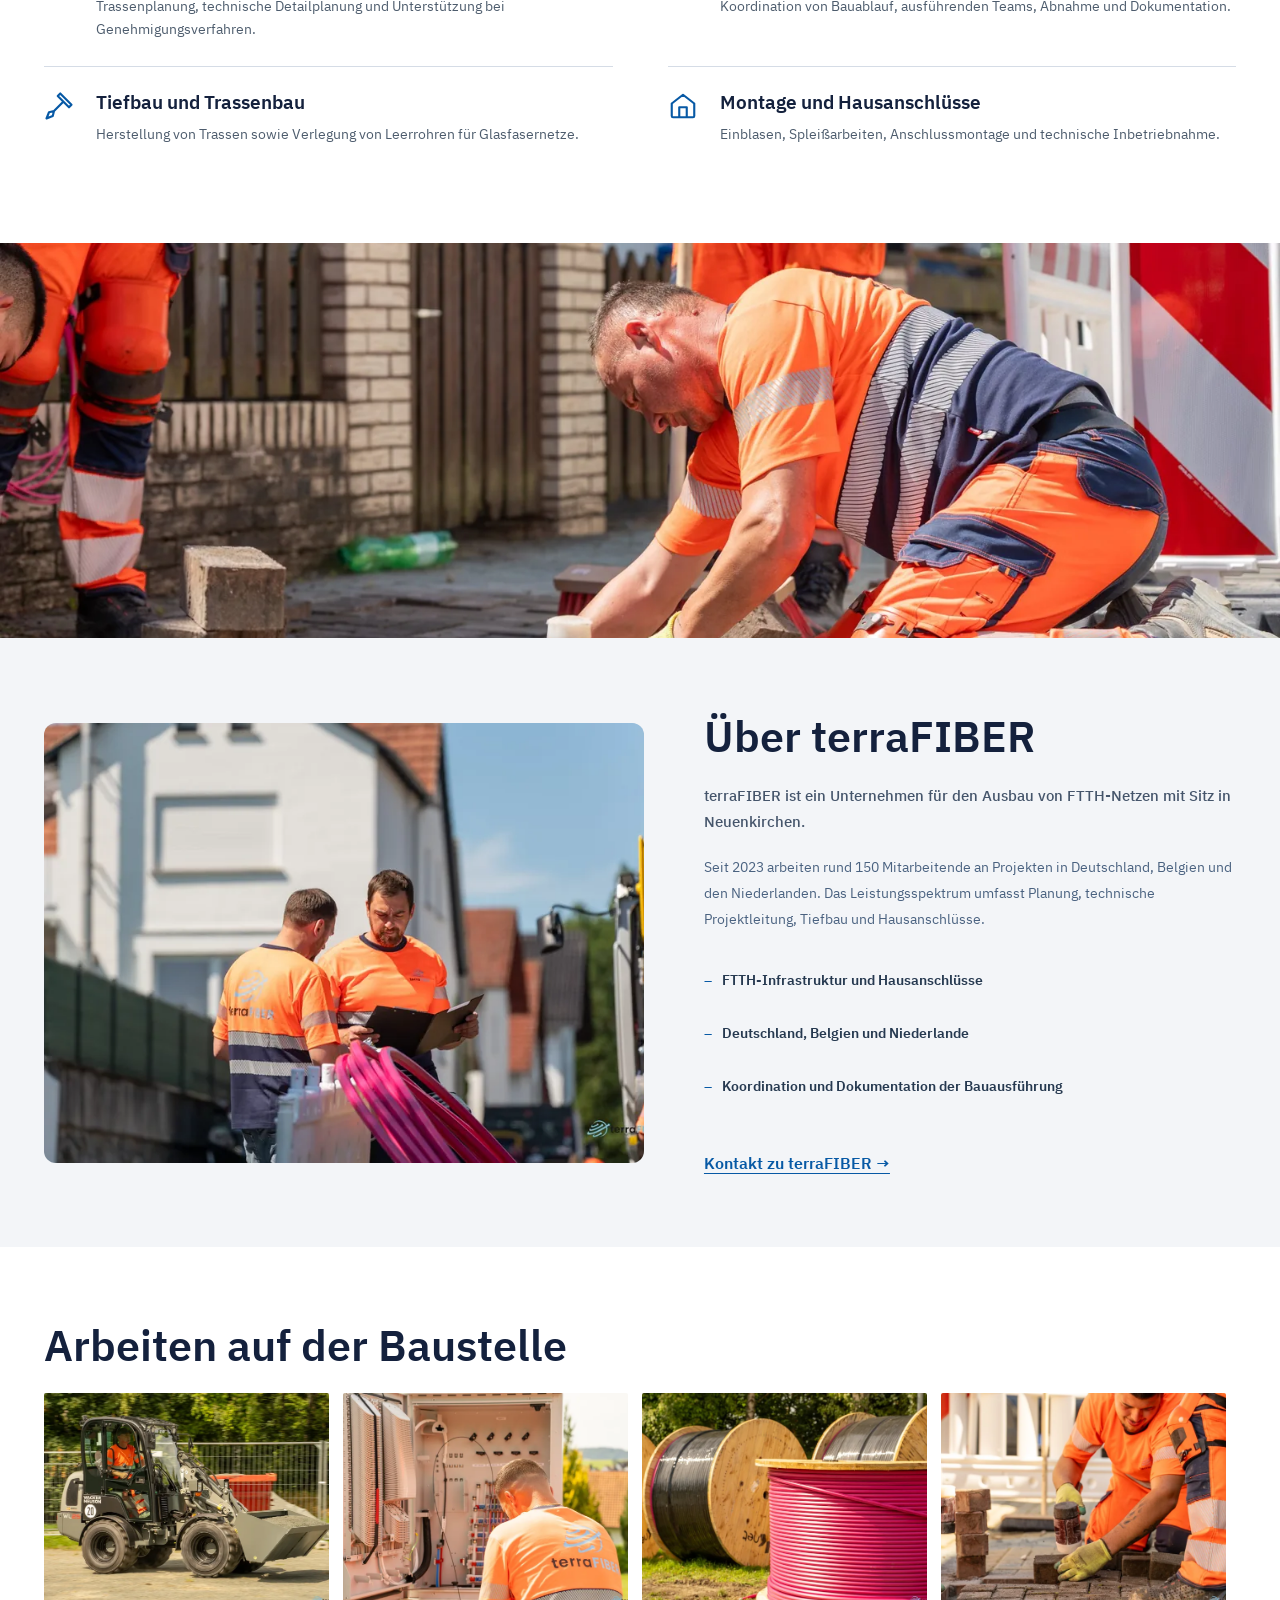
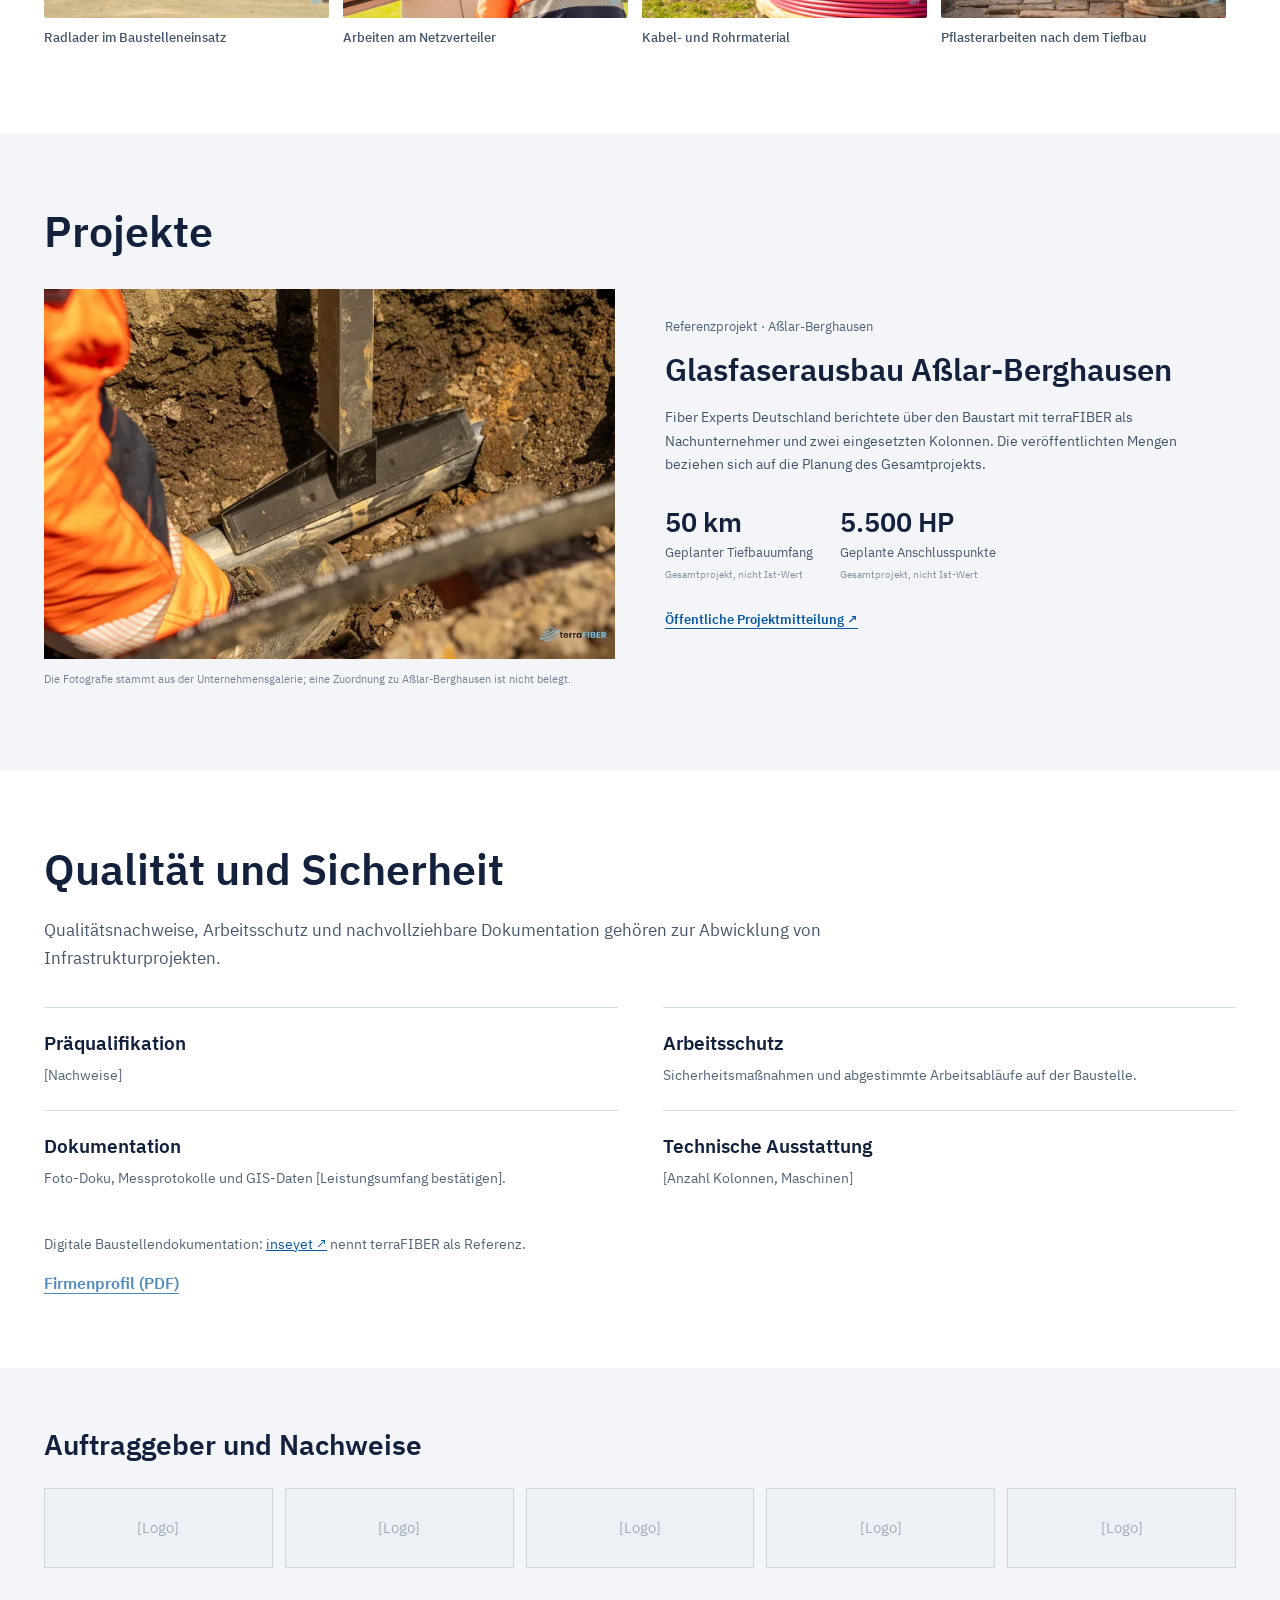
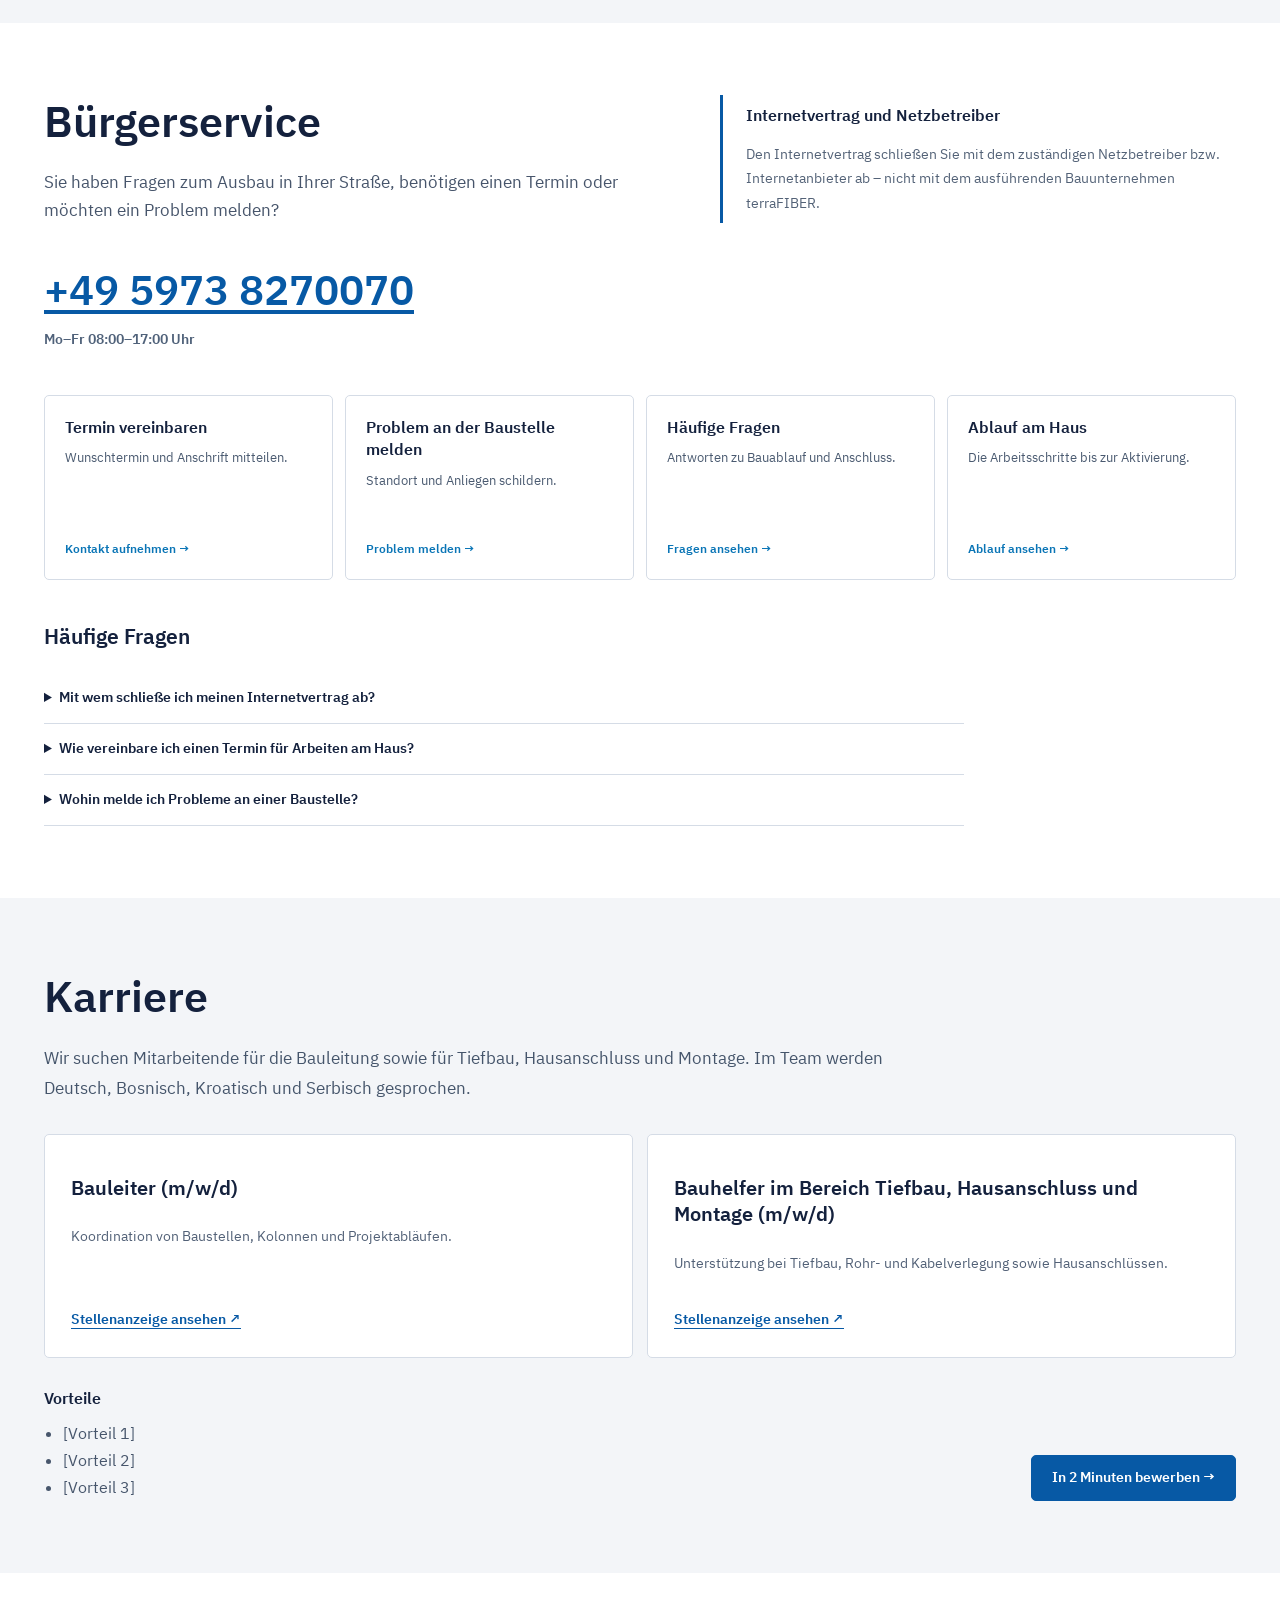
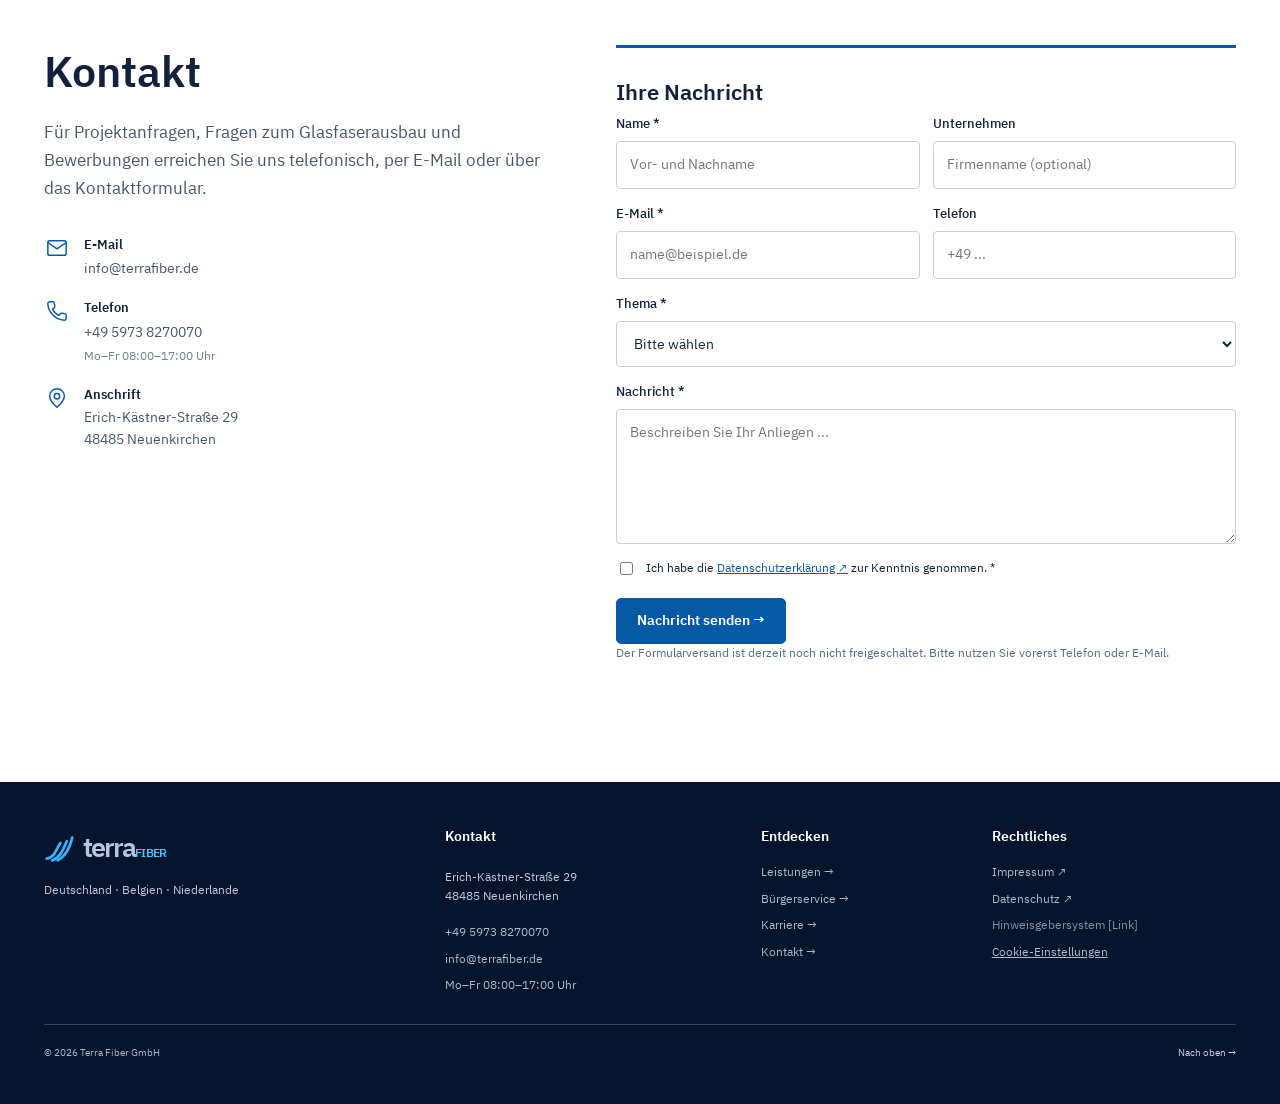
==== commit 10ee0e2c: "Favicon: switch to white mark on blue (variant B) Co-Authored-By: Claude Opus 5.5 <noreply@anthropic" ====
--- a/index.html
+++ b/index.html
@@ -6,9 +6,9 @@
 <meta name="robots" content="noindex,nofollow,noarchive">
 <meta name="terra-preview-build" content="v9-infrastructure-editorial-2026-10-10">
 <meta name="theme-color" content="#061329">
-<link rel="icon" href="/favicon.ico" sizes="48x48">
-<link rel="icon" href="/favicon.svg" type="image/svg+xml">
-<link rel="apple-touch-icon" href="/apple-touch-icon.png">
+<link rel="icon" href="/favicon.ico?v=2" sizes="48x48">
+<link rel="icon" href="/favicon.svg?v=2" type="image/svg+xml">
+<link rel="apple-touch-icon" href="/apple-touch-icon.png?v=2">
 <link rel="manifest" href="/site.webmanifest">
 <meta name="description" content="Konzeptvorschau: terraFIBER – Planung, Tiefbau, technische Projektleitung und Installation von Glasfaserinfrastruktur.">
 <title>terraFIBER — Redesign-Studie · Konzept 09</title>
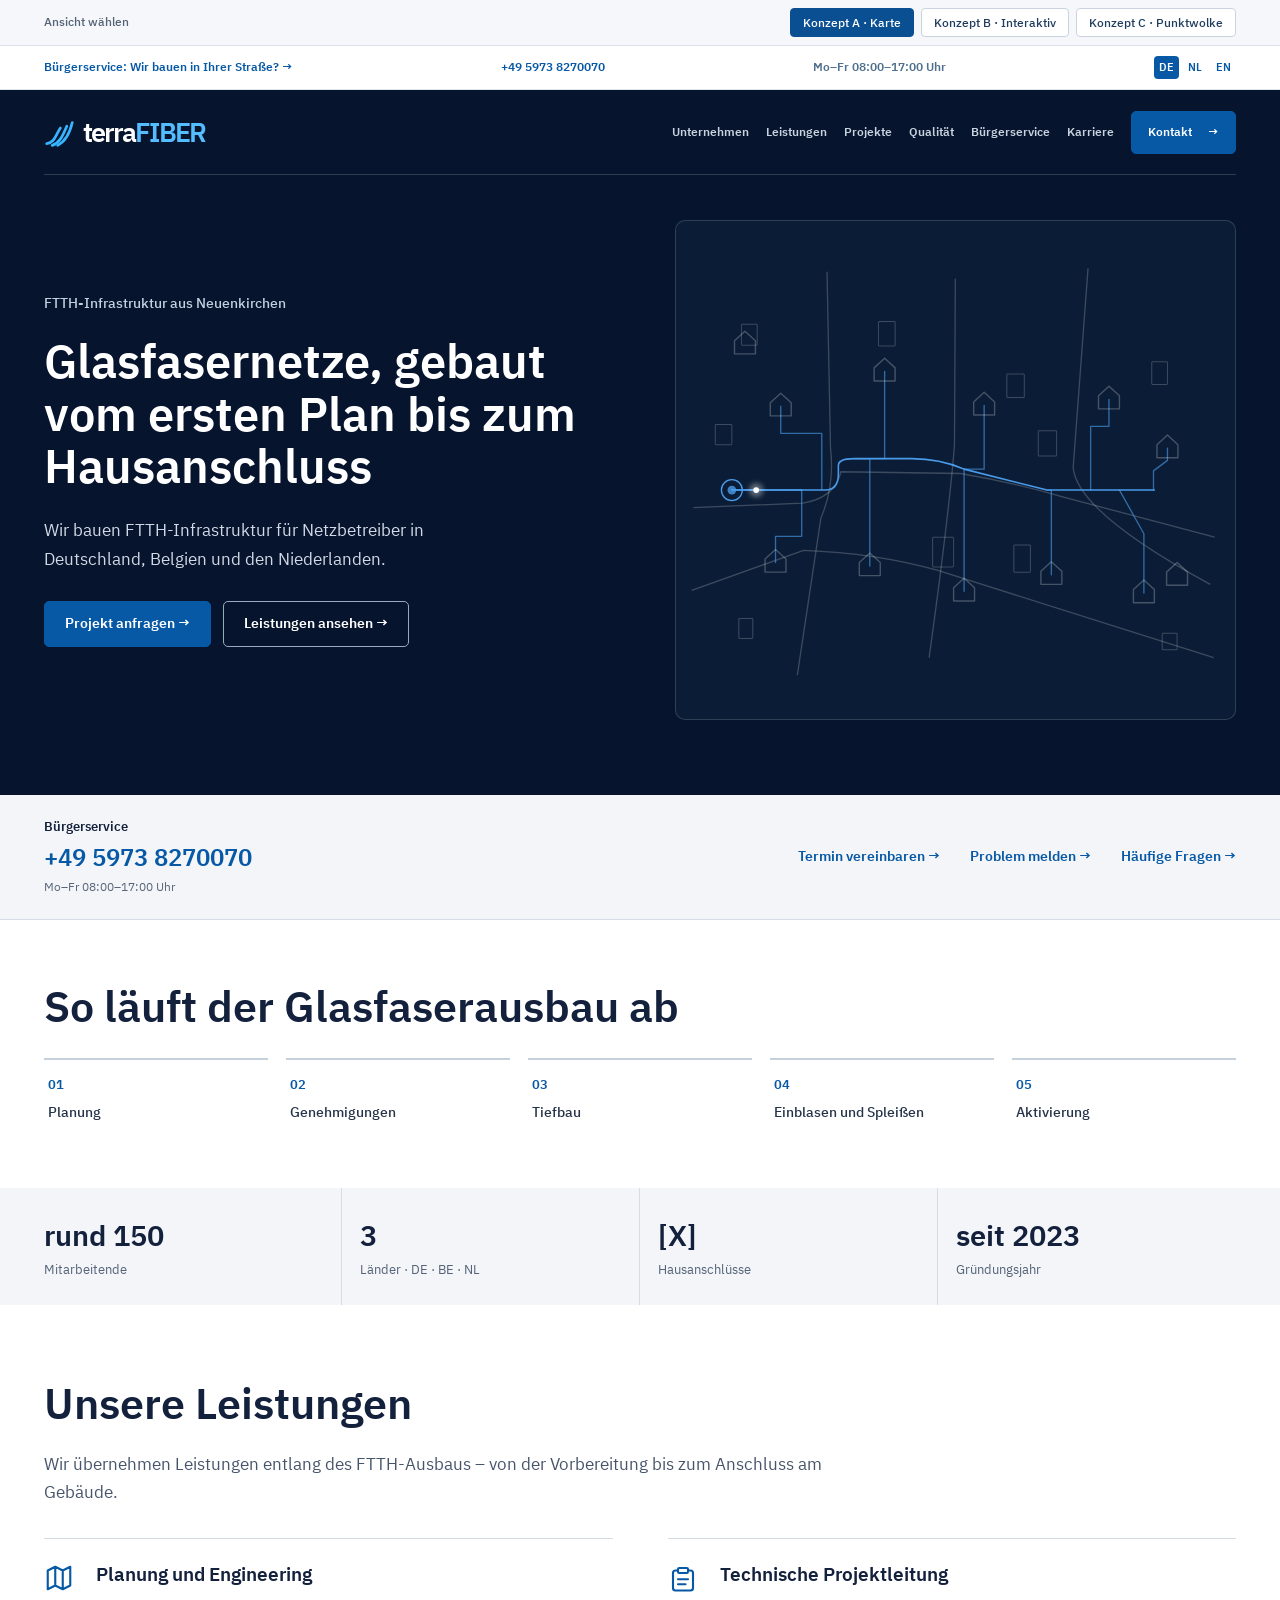
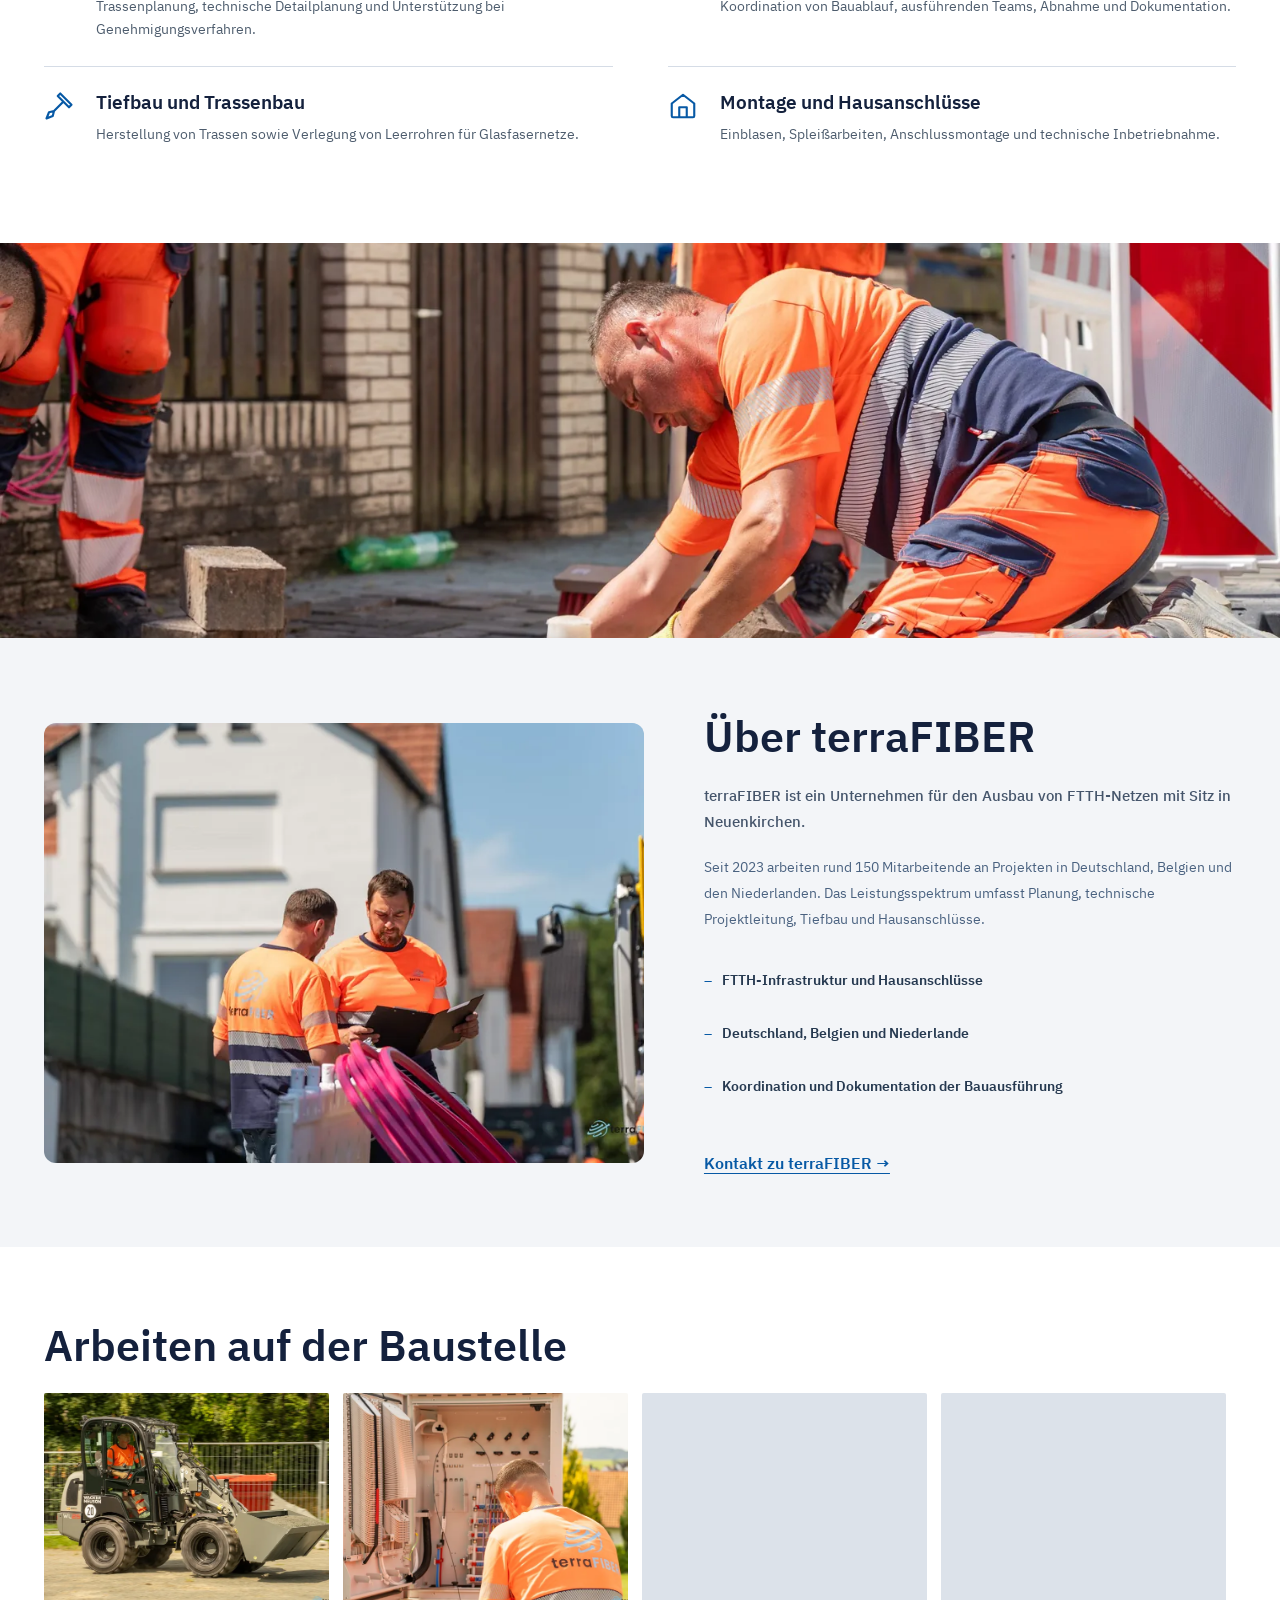
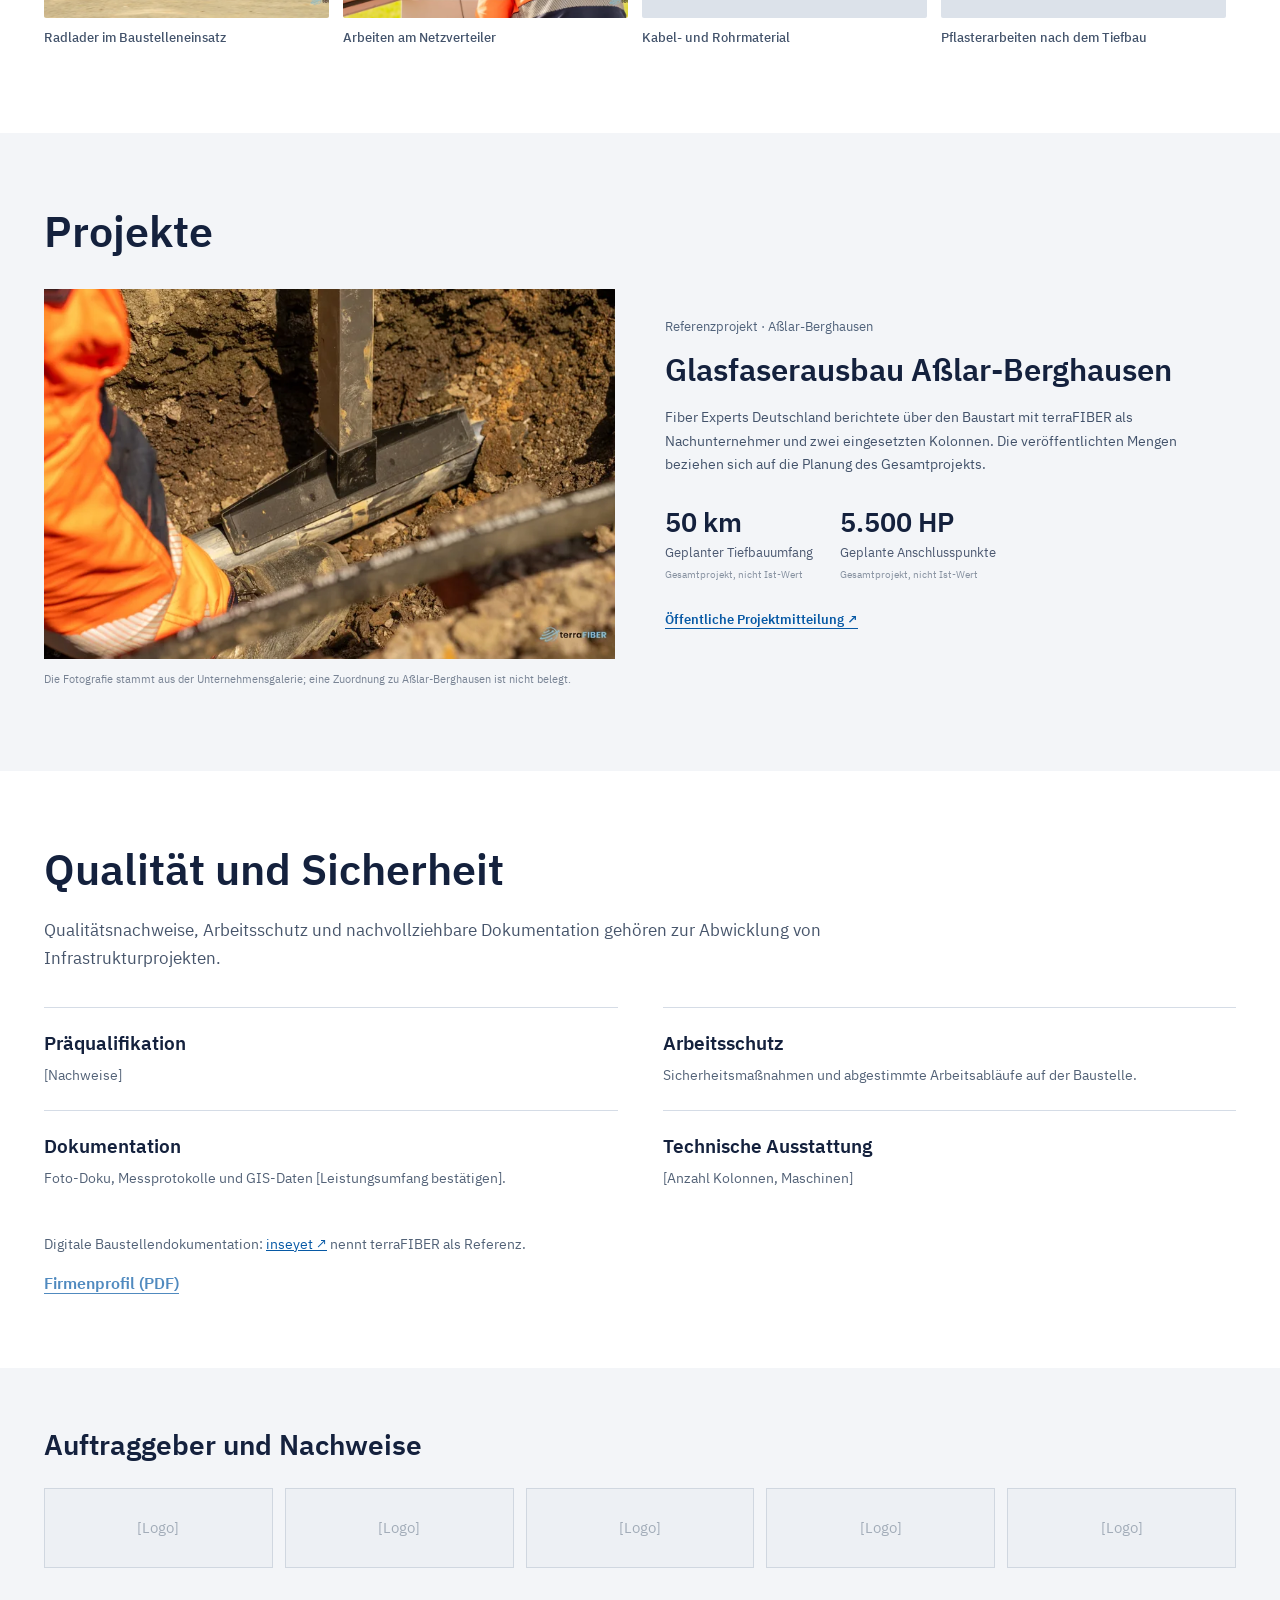
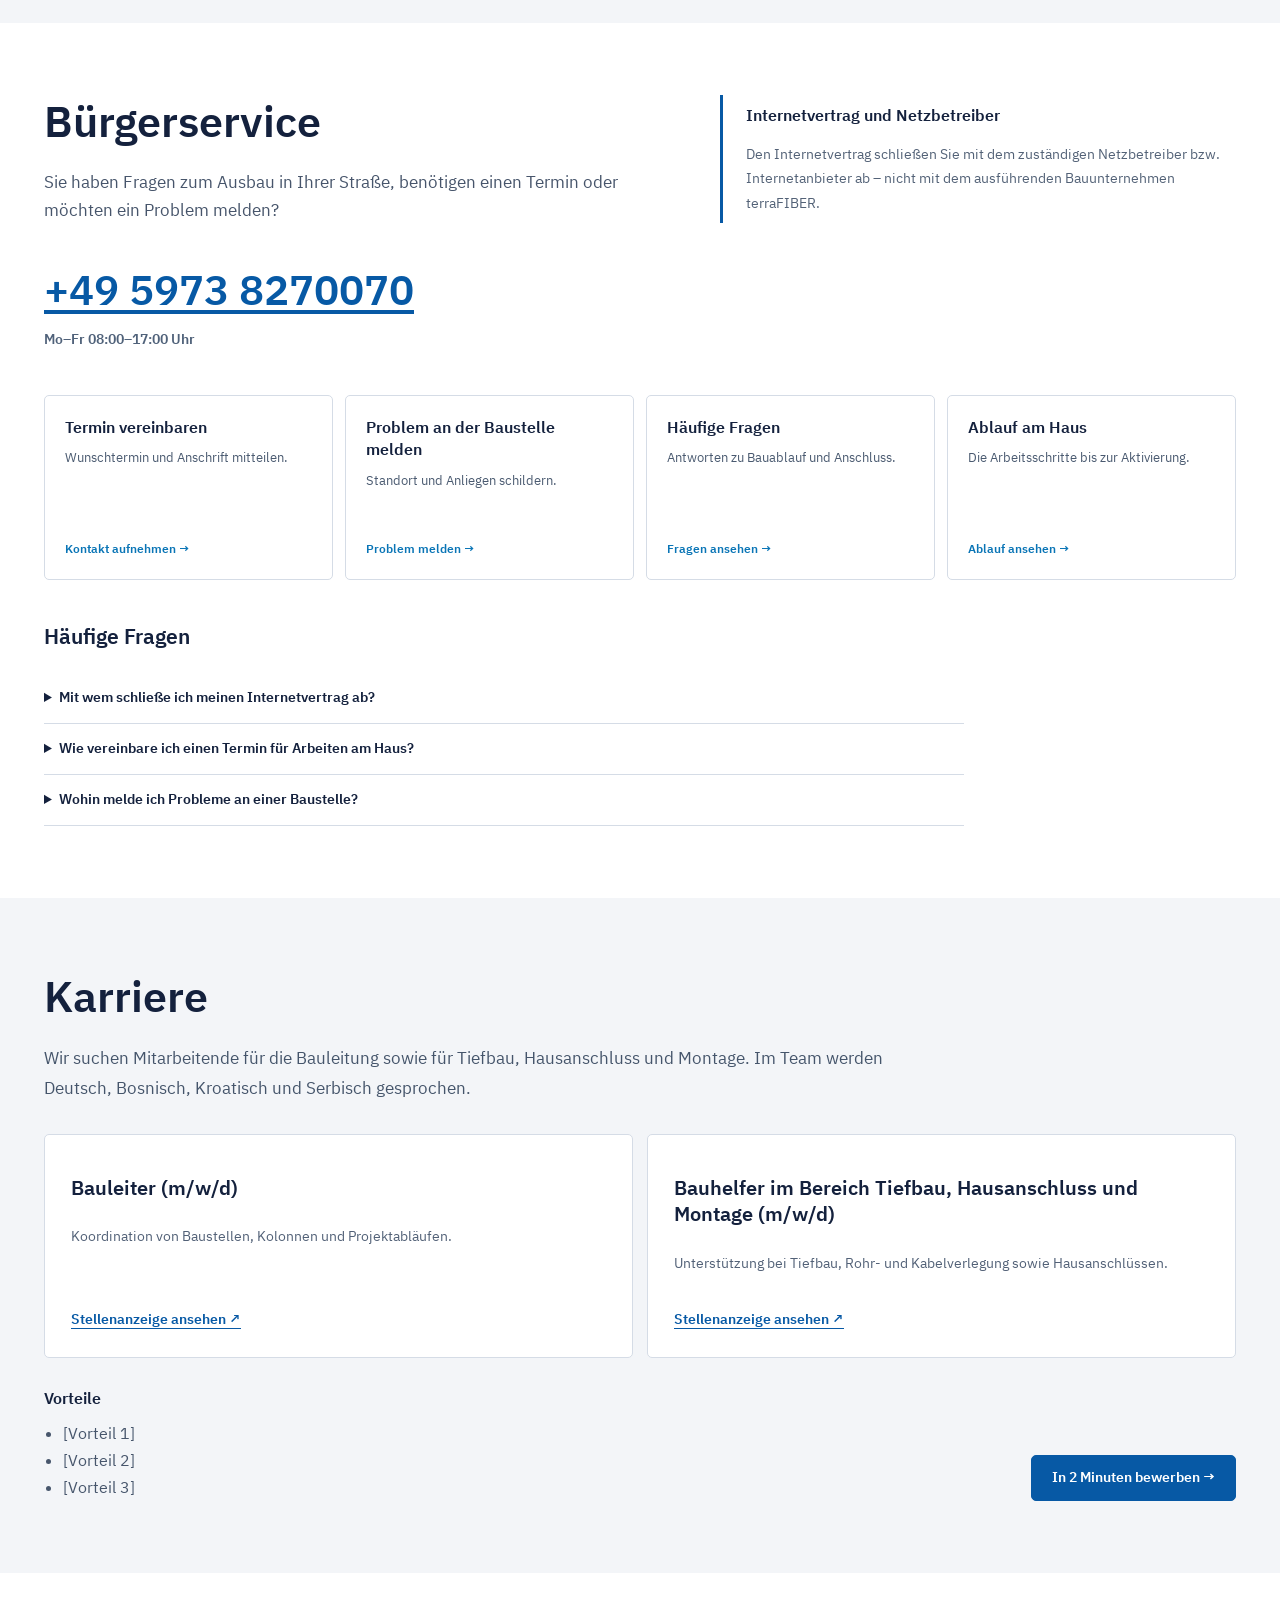
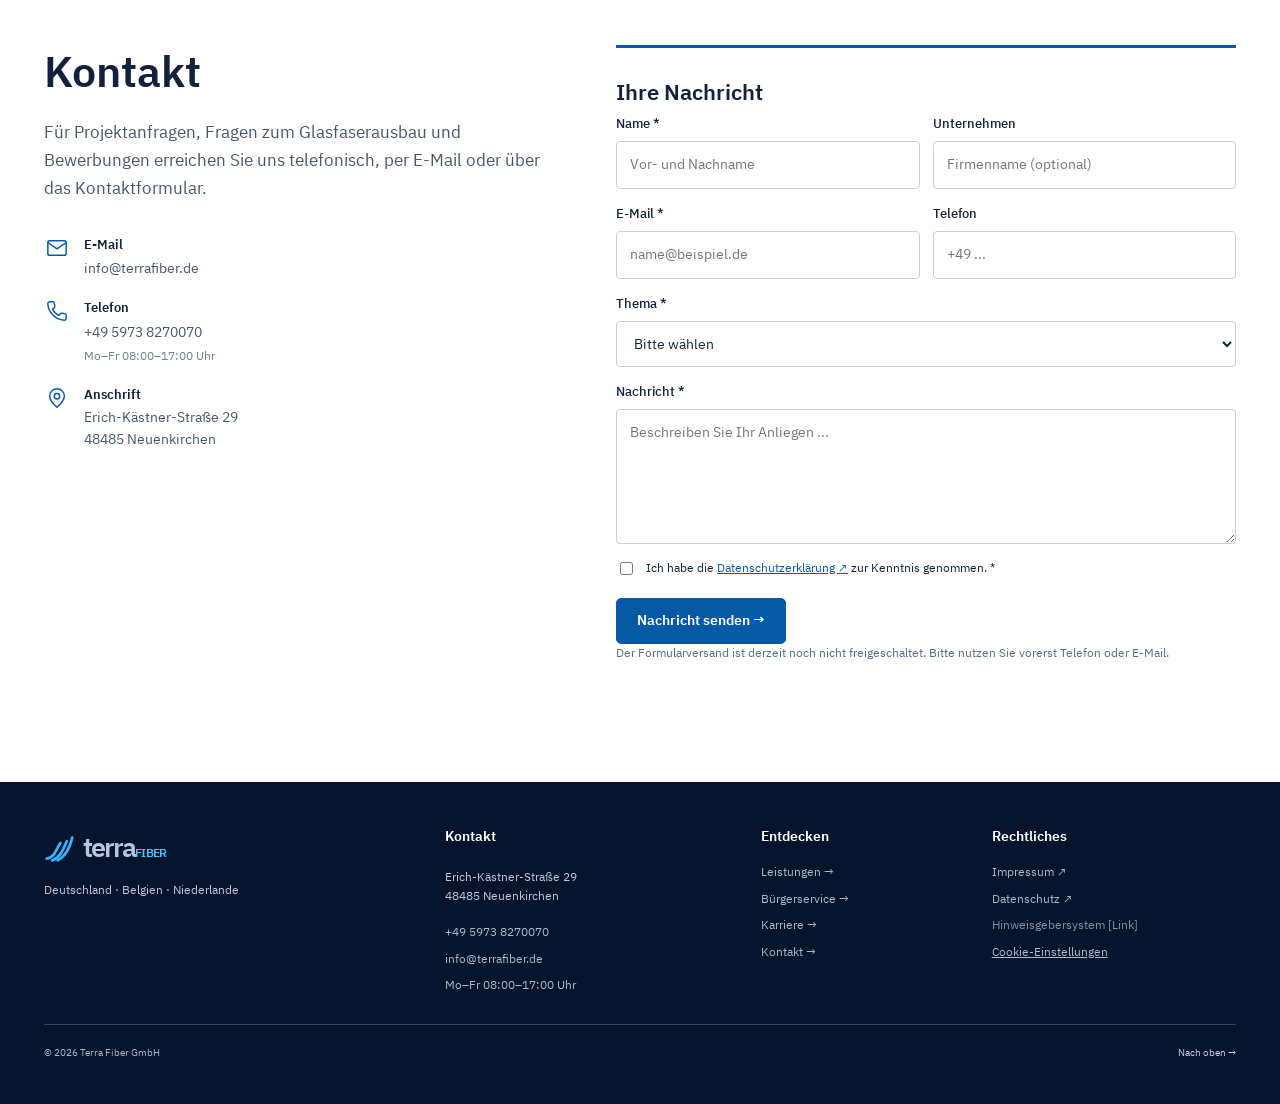
==== commit aca40b5e: "Add Konzept C: GeoExpert-style point cloud hero in terraFIBER blue New /concept-c/ pages (DE/EN/NL) " ====
--- a/index.html
+++ b/index.html
@@ -272,7 +272,7 @@
 </head>
 <body>
 <div class="preview-bar" role="note">REDESIGN-STUDIE · KONZEPT 09 · NICHT VERÖFFENTLICHT · INHALTE, RECHTSTEXTE, BILDER UND FORMULARVERSAND VOR FREIGABE PRÜFEN</div>
-<div class="concept-switcher" role="navigation" aria-label="Ansicht wählen"><div class="wrap concept-switcher-inner"><span class="concept-label">Ansicht wählen</span><div class="concept-options"><a href="/" aria-current="page">Konzept A · Karte</a><a href="/concept-b/">Konzept B · Interaktiv</a></div></div></div>
+<div class="concept-switcher" role="navigation" aria-label="Ansicht wählen"><div class="wrap concept-switcher-inner"><span class="concept-label">Ansicht wählen</span><div class="concept-options"><a href="/" aria-current="page">Konzept A · Karte</a><a href="/concept-b/">Konzept B · Interaktiv</a><a href="/concept-c/">Konzept C · Punktwolke</a></div></div></div>
 <div class="citizen-topline" aria-label="Bürgerservice und Sprachauswahl">
   <div class="wrap citizen-topline-inner">
     <a class="citizen-topline-title" href="#buergerservice">Bürgerservice: Wir bauen in Ihrer Straße? <span aria-hidden="true">→</span></a>
--- a/assets/concept-b.css
+++ b/assets/concept-b.css
@@ -45,8 +45,9 @@
 }
 @media(max-width:540px){
  .concept-switcher .concept-switcher-inner{min-height:50px;gap:9px}
- .concept-switcher .concept-options a{padding:7px 8px;font-size:11px}
- .concept-switcher .concept-label{font-size:10px}
+ .concept-switcher .concept-label{display:none}
+ .concept-switcher .concept-options{width:100%;gap:5px}
+ .concept-switcher .concept-options a{flex:1 1 0;padding:7px 4px;font-size:10.5px;white-space:nowrap;letter-spacing:-.01em}
  body .hero.hero-immersive{min-height:720px}
  body .hero.hero-immersive .hero-inner{min-height:720px;padding:250px 0 56px}
  body .hero.hero-immersive h1{font-size:clamp(35px,9vw,44px)!important;line-height:1.12!important}
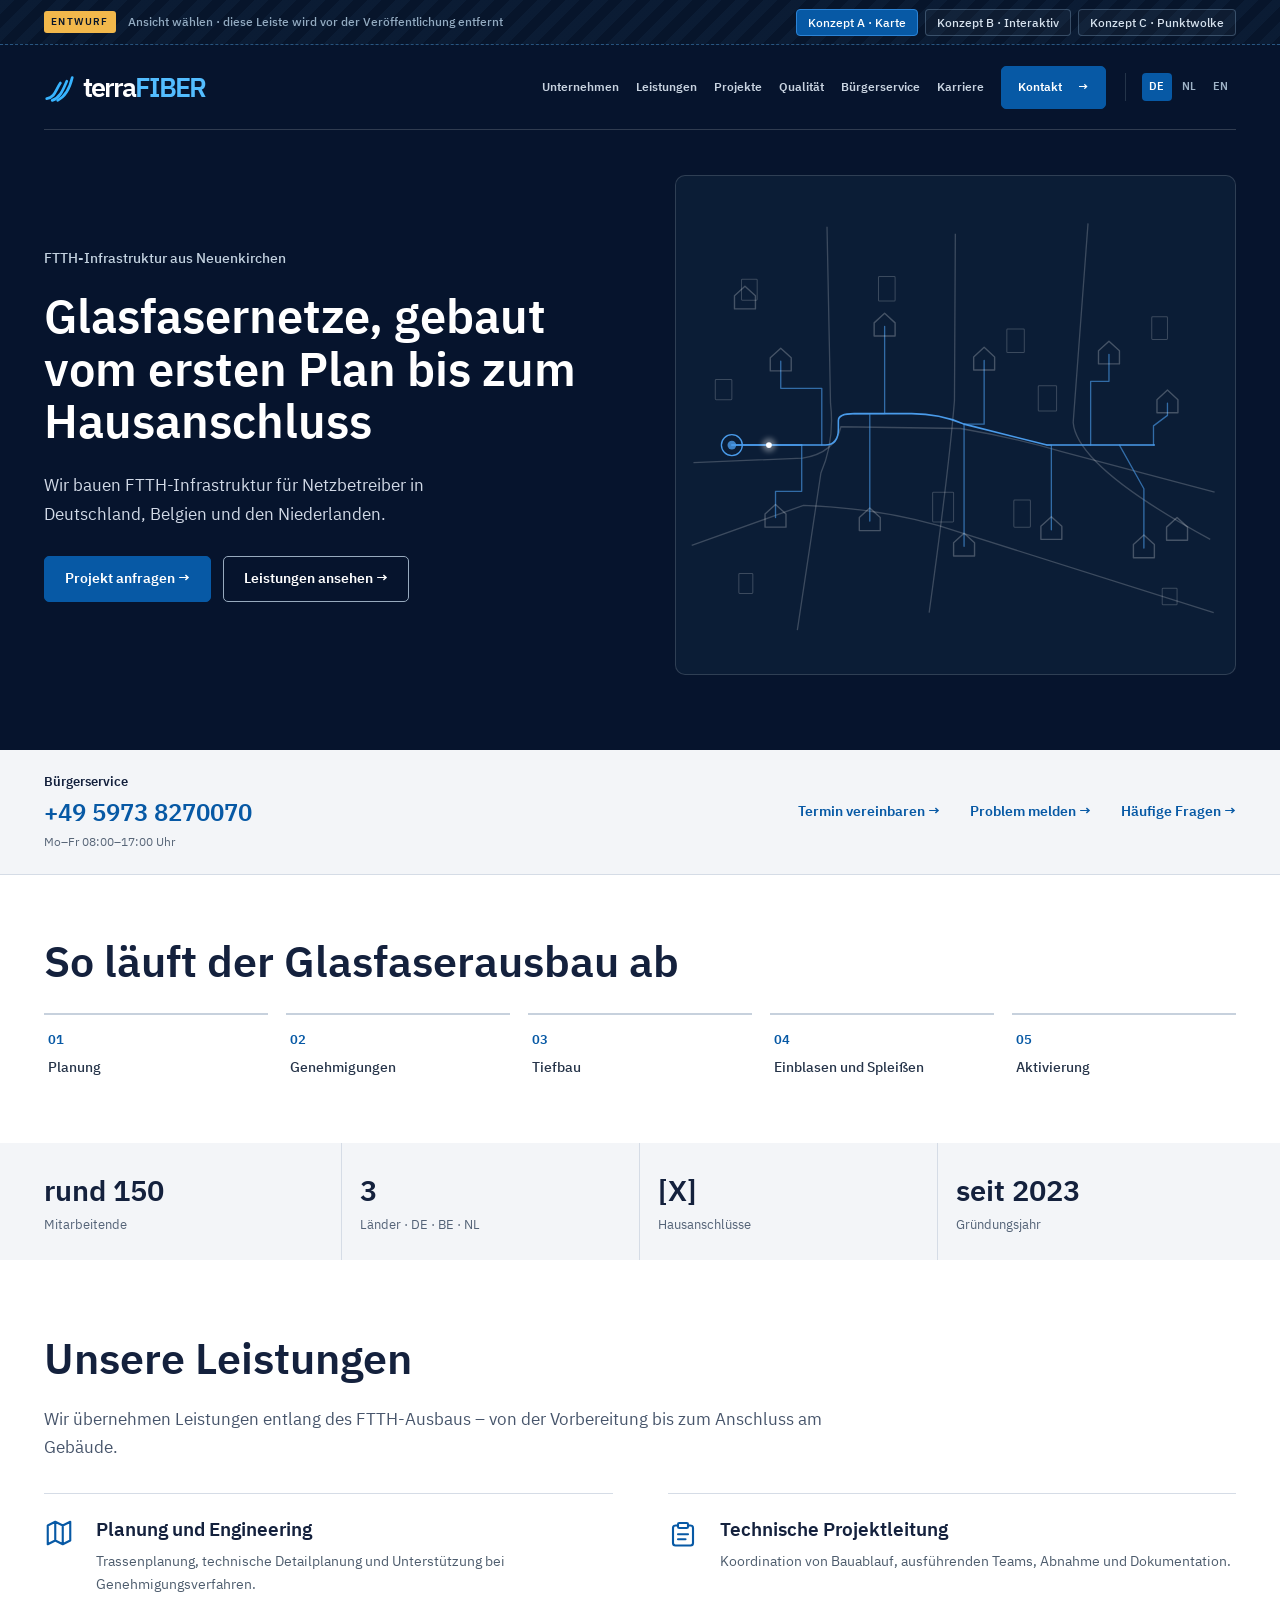
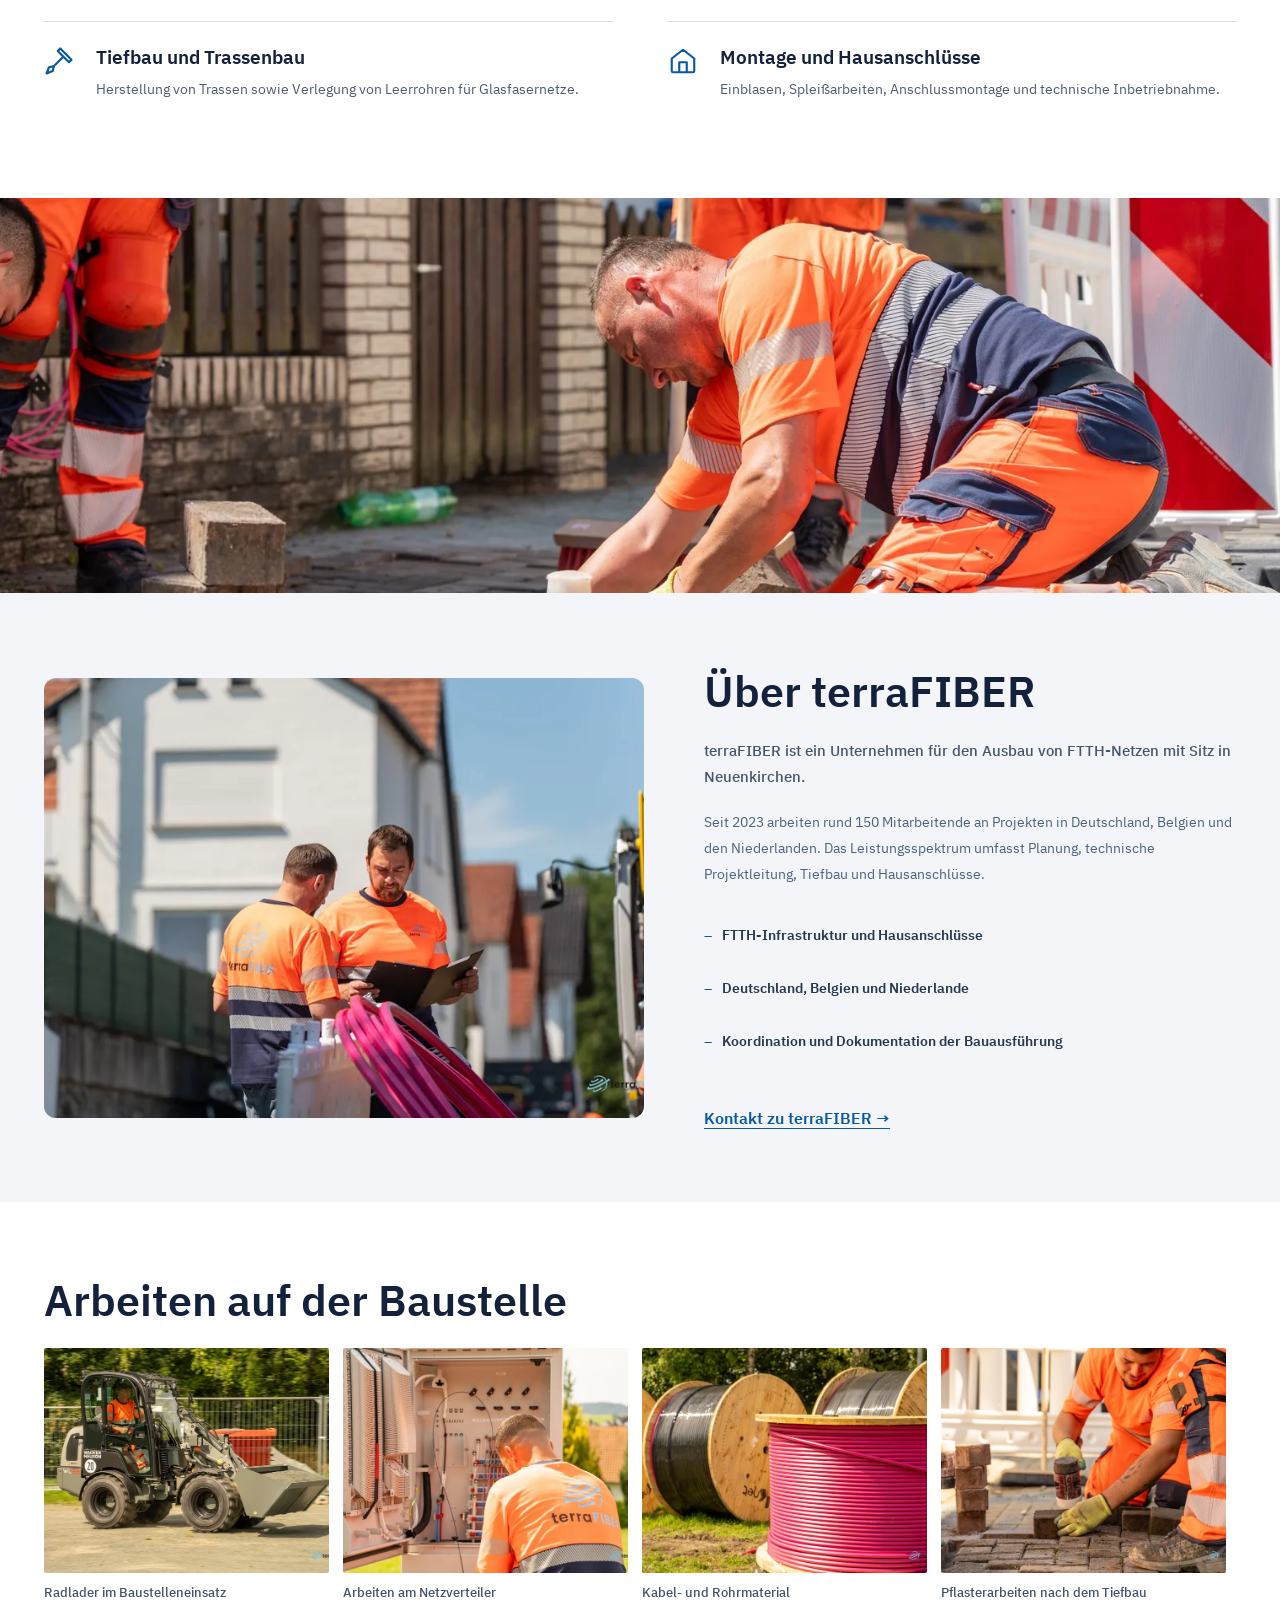
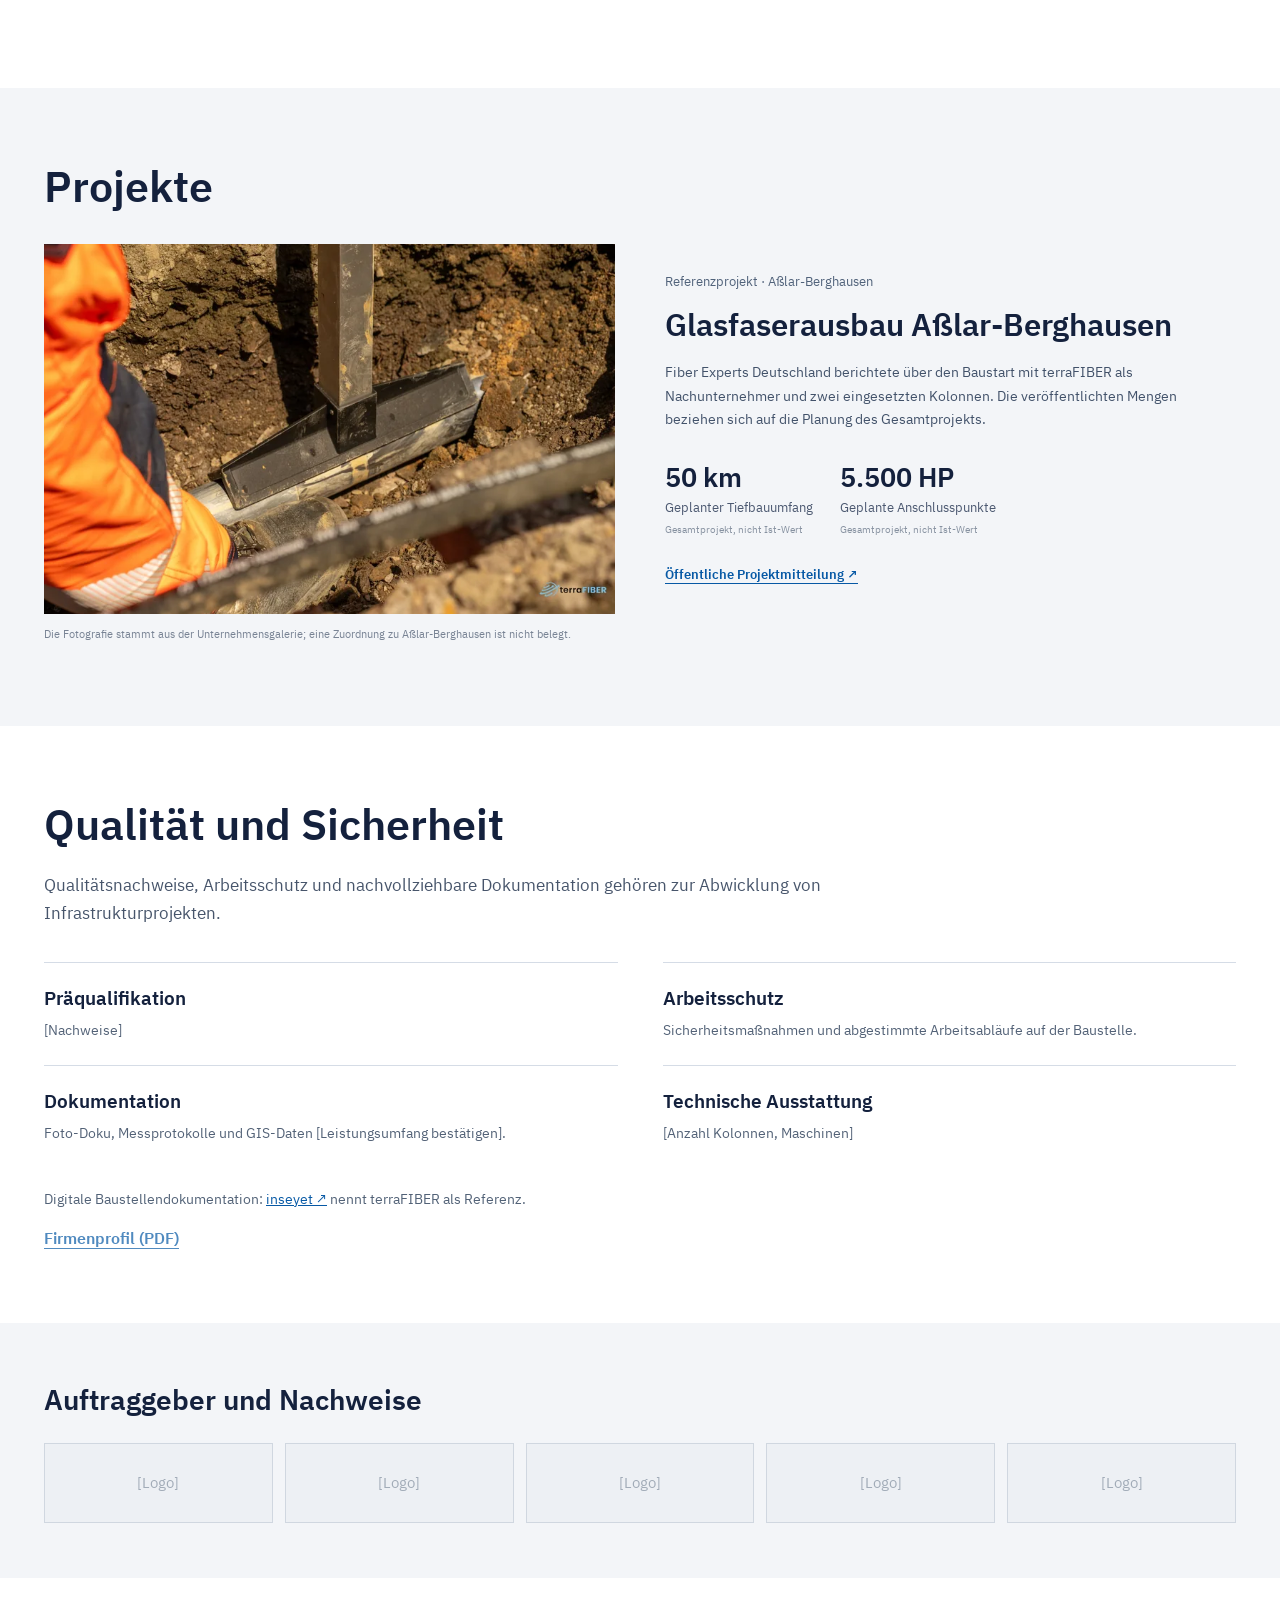
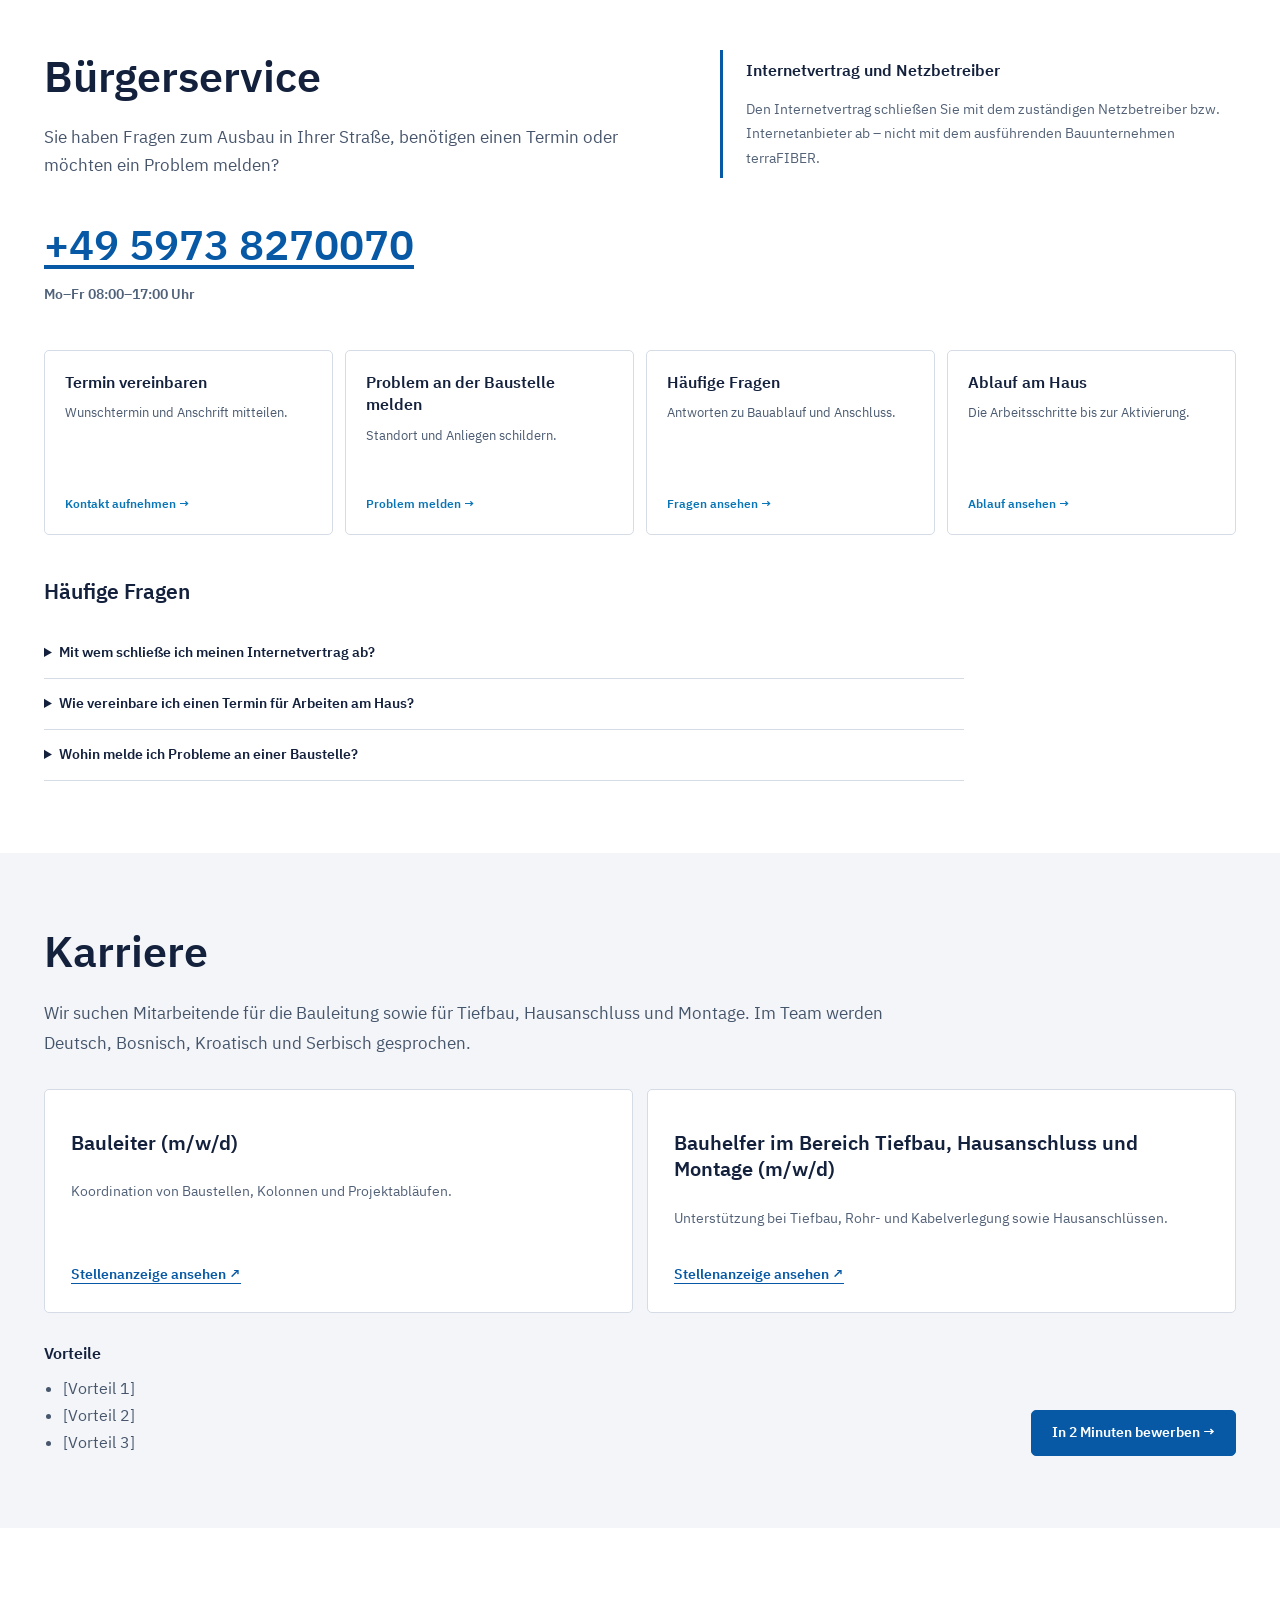
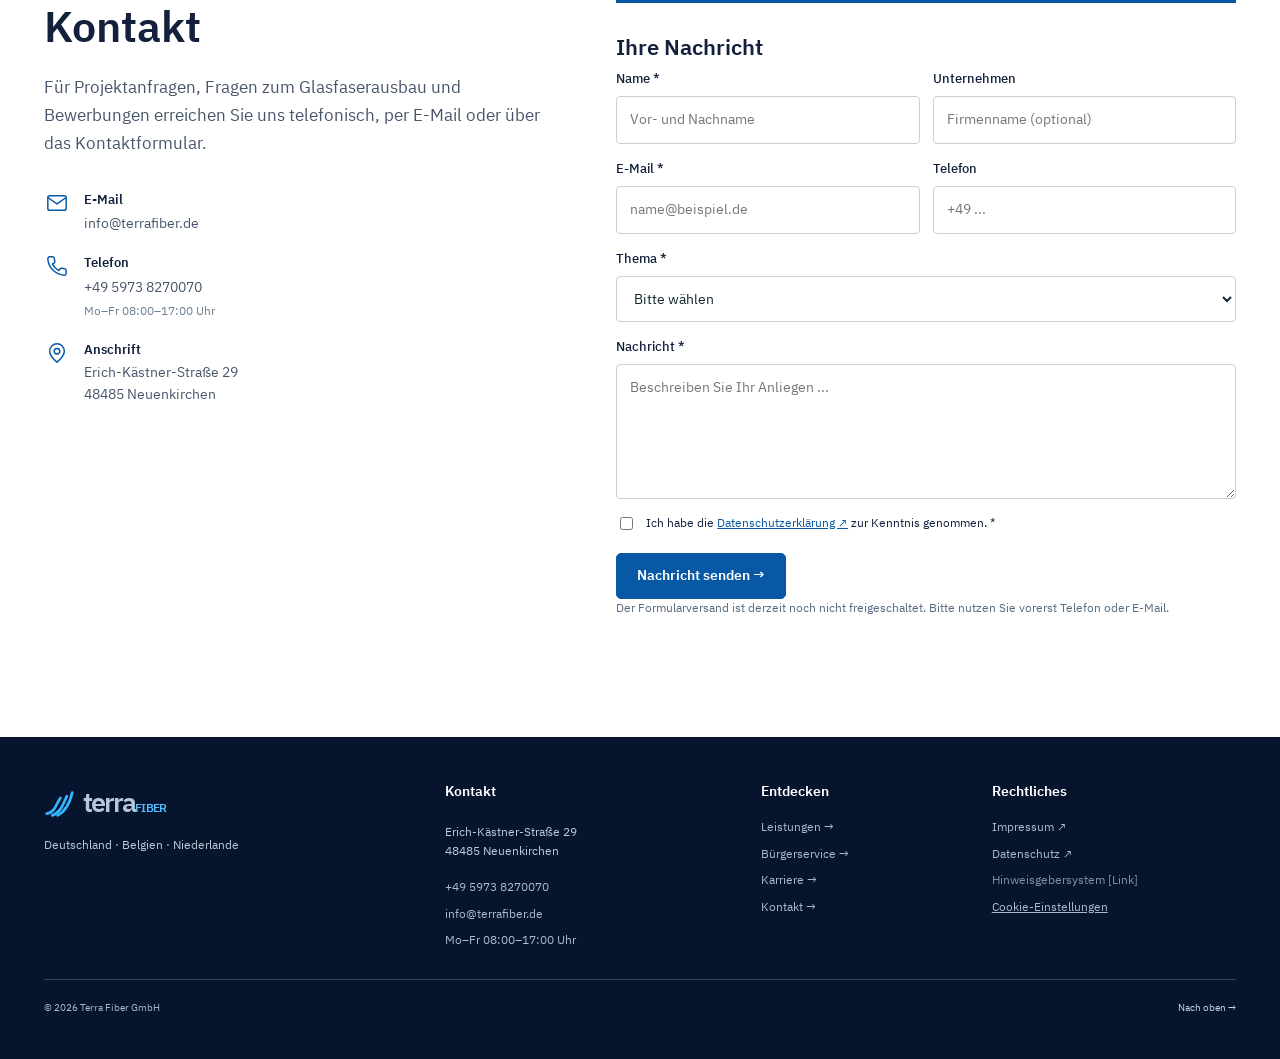
==== commit 7d23508c: "Header: remove citizen top bar, languages in nav, draft-marked switcher - White Bürgerservice/phone/" ====
--- a/index.html
+++ b/index.html
@@ -272,20 +272,11 @@
 </head>
 <body>
 <div class="preview-bar" role="note">REDESIGN-STUDIE · KONZEPT 09 · NICHT VERÖFFENTLICHT · INHALTE, RECHTSTEXTE, BILDER UND FORMULARVERSAND VOR FREIGABE PRÜFEN</div>
-<div class="concept-switcher" role="navigation" aria-label="Ansicht wählen"><div class="wrap concept-switcher-inner"><span class="concept-label">Ansicht wählen</span><div class="concept-options"><a href="/" aria-current="page">Konzept A · Karte</a><a href="/concept-b/">Konzept B · Interaktiv</a><a href="/concept-c/">Konzept C · Punktwolke</a></div></div></div>
-<div class="citizen-topline" aria-label="Bürgerservice und Sprachauswahl">
-  <div class="wrap citizen-topline-inner">
-    <a class="citizen-topline-title" href="#buergerservice">Bürgerservice: Wir bauen in Ihrer Straße? <span aria-hidden="true">→</span></a>
-    <a class="citizen-topline-phone" href="tel:+4959738270070">+49 5973 8270070</a>
-    <span class="citizen-topline-hours">Mo–Fr 08:00–17:00 Uhr</span>
-    <div class="language-switch" role="group" aria-label="Sprachauswahl">
-      <span class="language-active" aria-current="true" lang="de">DE</span><a href="/nl/" hreflang="nl" lang="nl" aria-label="Niederländische Version">NL</a><a href="/en/" hreflang="en" lang="en" aria-label="English version">EN</a>
-    </div>
-  </div>
-</div>
+<div class="concept-switcher" role="navigation" aria-label="Ansicht wählen"><div class="wrap concept-switcher-inner"><span class="concept-tag">Entwurf</span><span class="concept-label">Ansicht wählen · diese Leiste wird vor der Veröffentlichung entfernt</span><div class="concept-options"><a href="/" aria-current="page">Konzept A<span class="co-sub">&nbsp;· Karte</span></a><a href="/concept-b/">Konzept B<span class="co-sub">&nbsp;· Interaktiv</span></a><a href="/concept-c/">Konzept C<span class="co-sub">&nbsp;· Punktwolke</span></a></div></div></div>
 <div class="top" id="start">
   <header class="wrap nav" aria-label="Hauptnavigation">
     <a class="logo" href="#start" aria-label="terraFIBER Startseite"><svg class="fiber-symbol" viewBox="0 0 34 34" width="31" height="31" aria-hidden="true" fill="none"><path d="M3 28c9-1 10-10 15-17" stroke="currentColor" stroke-width="3" stroke-linecap="round"/><path d="M9 30c9-3 12-12 16-21" stroke="currentColor" stroke-width="3" stroke-linecap="round"/><path d="M15 30c8-4 13-12 16-25" stroke="currentColor" stroke-width="3" stroke-linecap="round"/></svg>terra<span class="logo-emphasis">FIBER</span></a>
+    <div class="language-switch nav-lang" role="group" aria-label="Sprachauswahl"><span class="language-active" aria-current="true" lang="de">DE</span><a href="/nl/" hreflang="nl" lang="nl" aria-label="Niederländische Version">NL</a><a href="/en/" hreflang="en" lang="en" aria-label="English version">EN</a></div>
     <button class="mobile-toggle" id="menuBtn" aria-label="Menü öffnen" aria-controls="navlinks" aria-expanded="false"><svg width="22" height="22" viewBox="0 0 24 24" fill="none" stroke="currentColor" stroke-width="2"><path d="M4 6h16M4 12h16M4 18h16"/></svg></button>
     <nav class="navlinks" id="navlinks" aria-label="Seitenbereiche"><a href="#unternehmen">Unternehmen</a><a href="#leistungen">Leistungen</a><a href="#projekte">Projekte</a><a href="#qualitaet">Qualität</a><a href="#buergerservice">Bürgerservice</a><a href="#karriere">Karriere</a><a href="#kontakt" class="btn btn-primary">Kontakt <span aria-hidden="true">→</span></a></nav>
   </header>
--- a/assets/concept-b.css
+++ b/assets/concept-b.css
@@ -1,12 +1,22 @@
 /* Konzept B — full-screen, editorial FTTH hero inspired by an interactive
    point-cloud presentation. Only .hero-immersive is altered. */
-.concept-switcher{background:#f5f7fa;color:#293c52;border-bottom:1px solid #d9e1ea}
-.concept-switcher .concept-switcher-inner{min-height:45px;display:flex;align-items:center;justify-content:space-between;gap:16px;padding:7px 0}
-.concept-switcher .concept-label{font-size:12px;color:#536274;font-weight:500}
+.concept-switcher{position:relative;color:#b9c9d9;background:repeating-linear-gradient(135deg,rgba(90,182,255,.045) 0 10px,rgba(90,182,255,0) 10px 20px),#07152b;border-bottom:1px dashed rgba(90,182,255,.38)}
+.concept-switcher .concept-switcher-inner{min-height:44px;display:flex;align-items:center;gap:12px;padding:6px 0}
+.concept-switcher .concept-tag{flex:none;font-size:10px;font-weight:700;letter-spacing:.14em;text-transform:uppercase;color:#07152b;background:#f2b84b;border-radius:3px;padding:3px 7px}
+.concept-switcher .concept-label{font-size:12px;color:#93abc1;font-weight:500;margin-right:auto}
 .concept-switcher .concept-options{display:flex;gap:7px;align-items:center}
-.concept-switcher .concept-options a{display:inline-flex;align-items:center;justify-content:center;border:1px solid #cad4e0;border-radius:4px;padding:6px 12px;text-decoration:none;font-size:12px;line-height:1.25;color:#1f3c5e;background:#fff;font-weight:500}
-.concept-switcher .concept-options a[aria-current="page"]{background:#0b4f93;color:#fff;border-color:#0b4f93}
-.concept-switcher .concept-options a:hover:not([aria-current="page"]){border-color:#0759a5;background:#ebf3fa}
+.concept-switcher .concept-options a{display:inline-flex;align-items:center;justify-content:center;border:1px solid rgba(144,180,212,.32);border-radius:4px;padding:5px 11px;text-decoration:none;font-size:12px;line-height:1.25;color:#d6e2ee;background:rgba(255,255,255,.03);font-weight:500}
+.concept-switcher .concept-options a[aria-current="page"]{background:#0759a5;color:#fff;border-color:#2d84d6}
+.concept-switcher .concept-options a:hover:not([aria-current="page"]){border-color:#5ab6ff;color:#fff}
+.nav .language-switch.nav-lang{order:3;display:inline-flex;gap:2px;margin-left:-6px;padding-left:16px;border-left:1px solid rgba(219,248,251,.14);font-size:12px;font-weight:600;letter-spacing:.04em}
+.nav .nav-lang a,.nav .nav-lang .language-active{display:inline-flex;align-items:center;justify-content:center;min-width:30px;height:28px;padding:0 6px;border-radius:4px;color:#9fb3c7;text-decoration:none;background:none}
+.nav .nav-lang a:hover{color:#fff;background:rgba(255,255,255,.07)}
+.nav .nav-lang .language-active{color:#fff;background:#0759a5}
+.nav .navlinks{order:2;margin-left:auto}
+.nav .mobile-toggle{order:4}
+@media(max-width:760px){
+ .nav .language-switch.nav-lang{margin-left:auto;padding-left:0;border-left:0}
+}
 body .hero.hero-immersive{position:relative;isolation:isolate;overflow:hidden;background:radial-gradient(90% 75% at 72% 34%,#10263a 0%,#0a1c2c 46%,#071522 100%);min-height:calc(100svh - 160px)}
 body .hero.hero-immersive:before,body .hero.hero-immersive:after{display:none!important}
 .hero-immersive .fiber-field{position:absolute;inset:0;width:100%;height:100%;display:block;pointer-events:none;z-index:0;opacity:0;transition:opacity 1.6s cubic-bezier(.2,.7,.2,1)}
@@ -46,8 +56,11 @@
 @media(max-width:540px){
  .concept-switcher .concept-switcher-inner{min-height:50px;gap:9px}
  .concept-switcher .concept-label{display:none}
- .concept-switcher .concept-options{width:100%;gap:5px}
- .concept-switcher .concept-options a{flex:1 1 0;padding:7px 4px;font-size:10.5px;white-space:nowrap;letter-spacing:-.01em}
+ .concept-switcher .concept-switcher-inner{gap:7px}
+ .concept-switcher .concept-tag{font-size:9px;padding:3px 5px;letter-spacing:.08em}
+ .concept-switcher .concept-options{flex:1;gap:5px}
+ .concept-switcher .co-sub{display:none}
+ .concept-switcher .concept-options a{flex:1 1 0;padding:6px 3px;font-size:10px;white-space:nowrap;letter-spacing:-.01em}
  body .hero.hero-immersive{min-height:720px}
  body .hero.hero-immersive .hero-inner{min-height:720px;padding:250px 0 56px}
  body .hero.hero-immersive h1{font-size:clamp(35px,9vw,44px)!important;line-height:1.12!important}
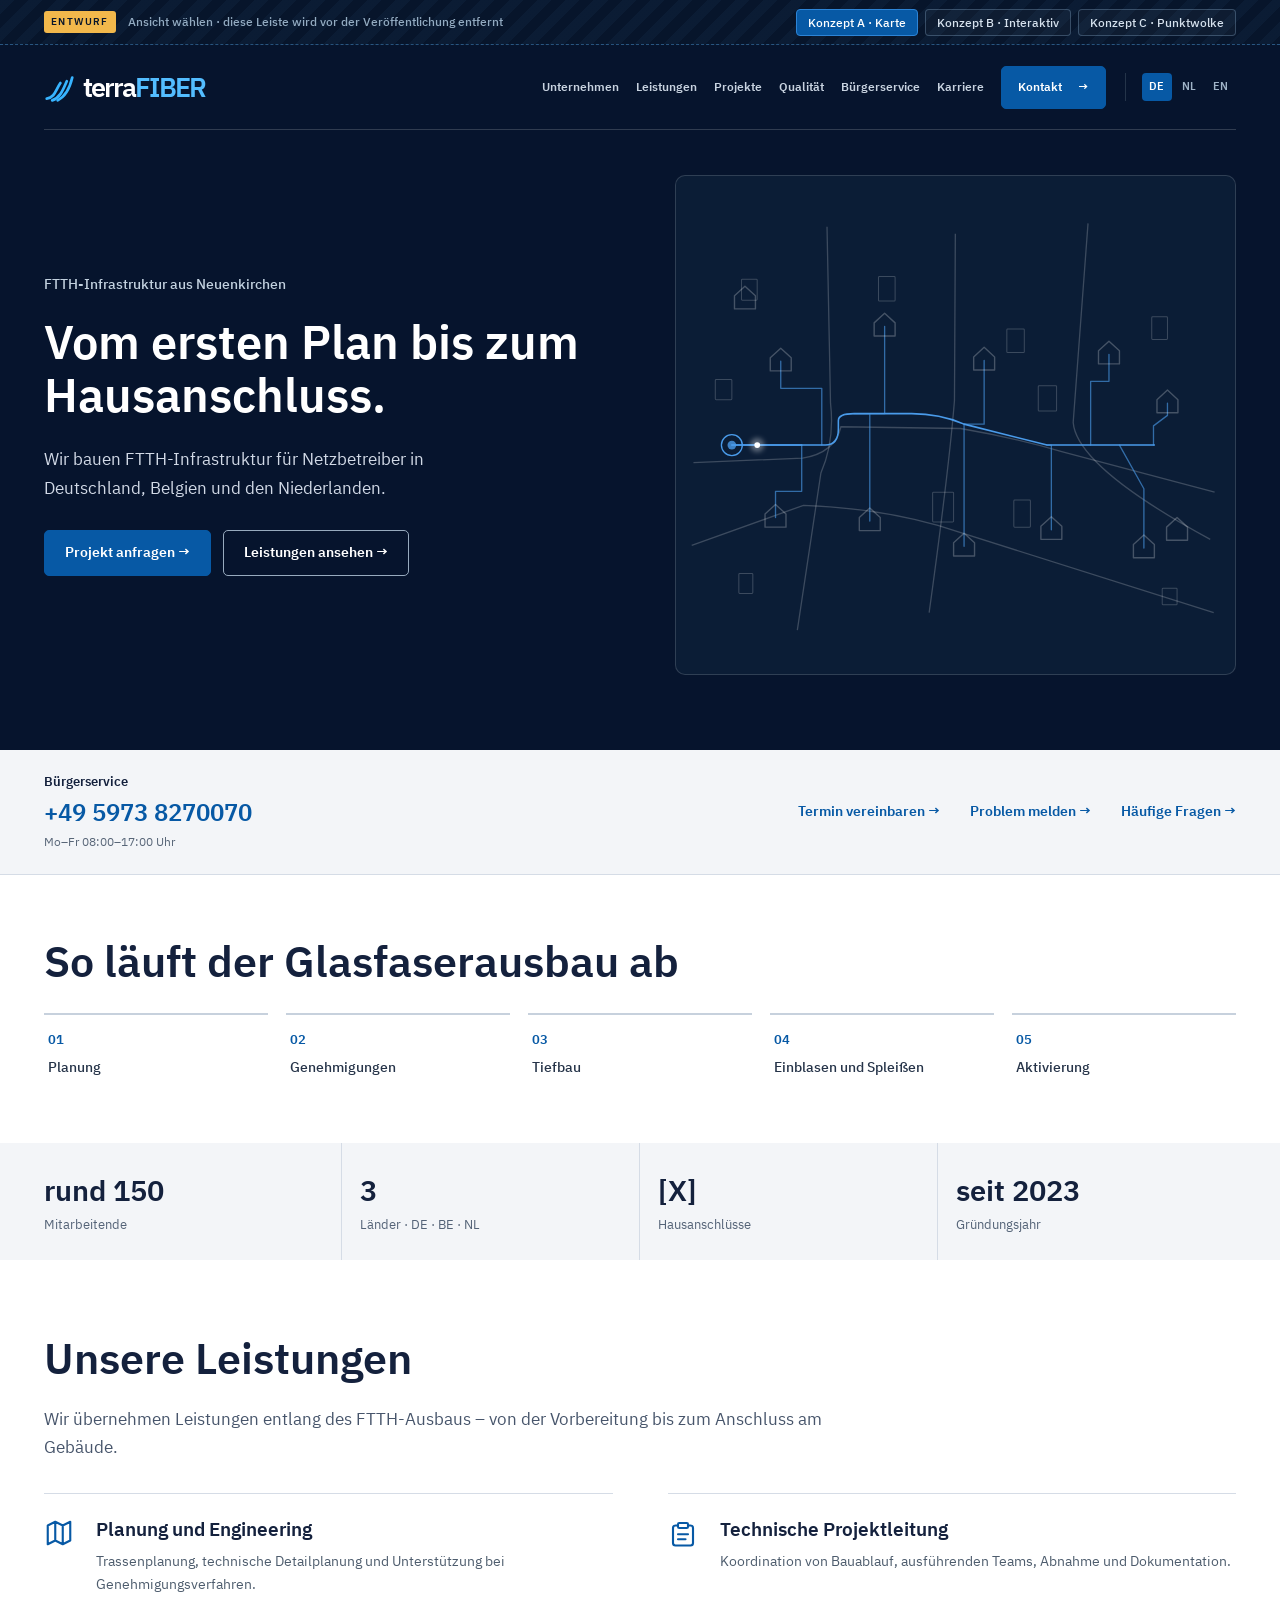
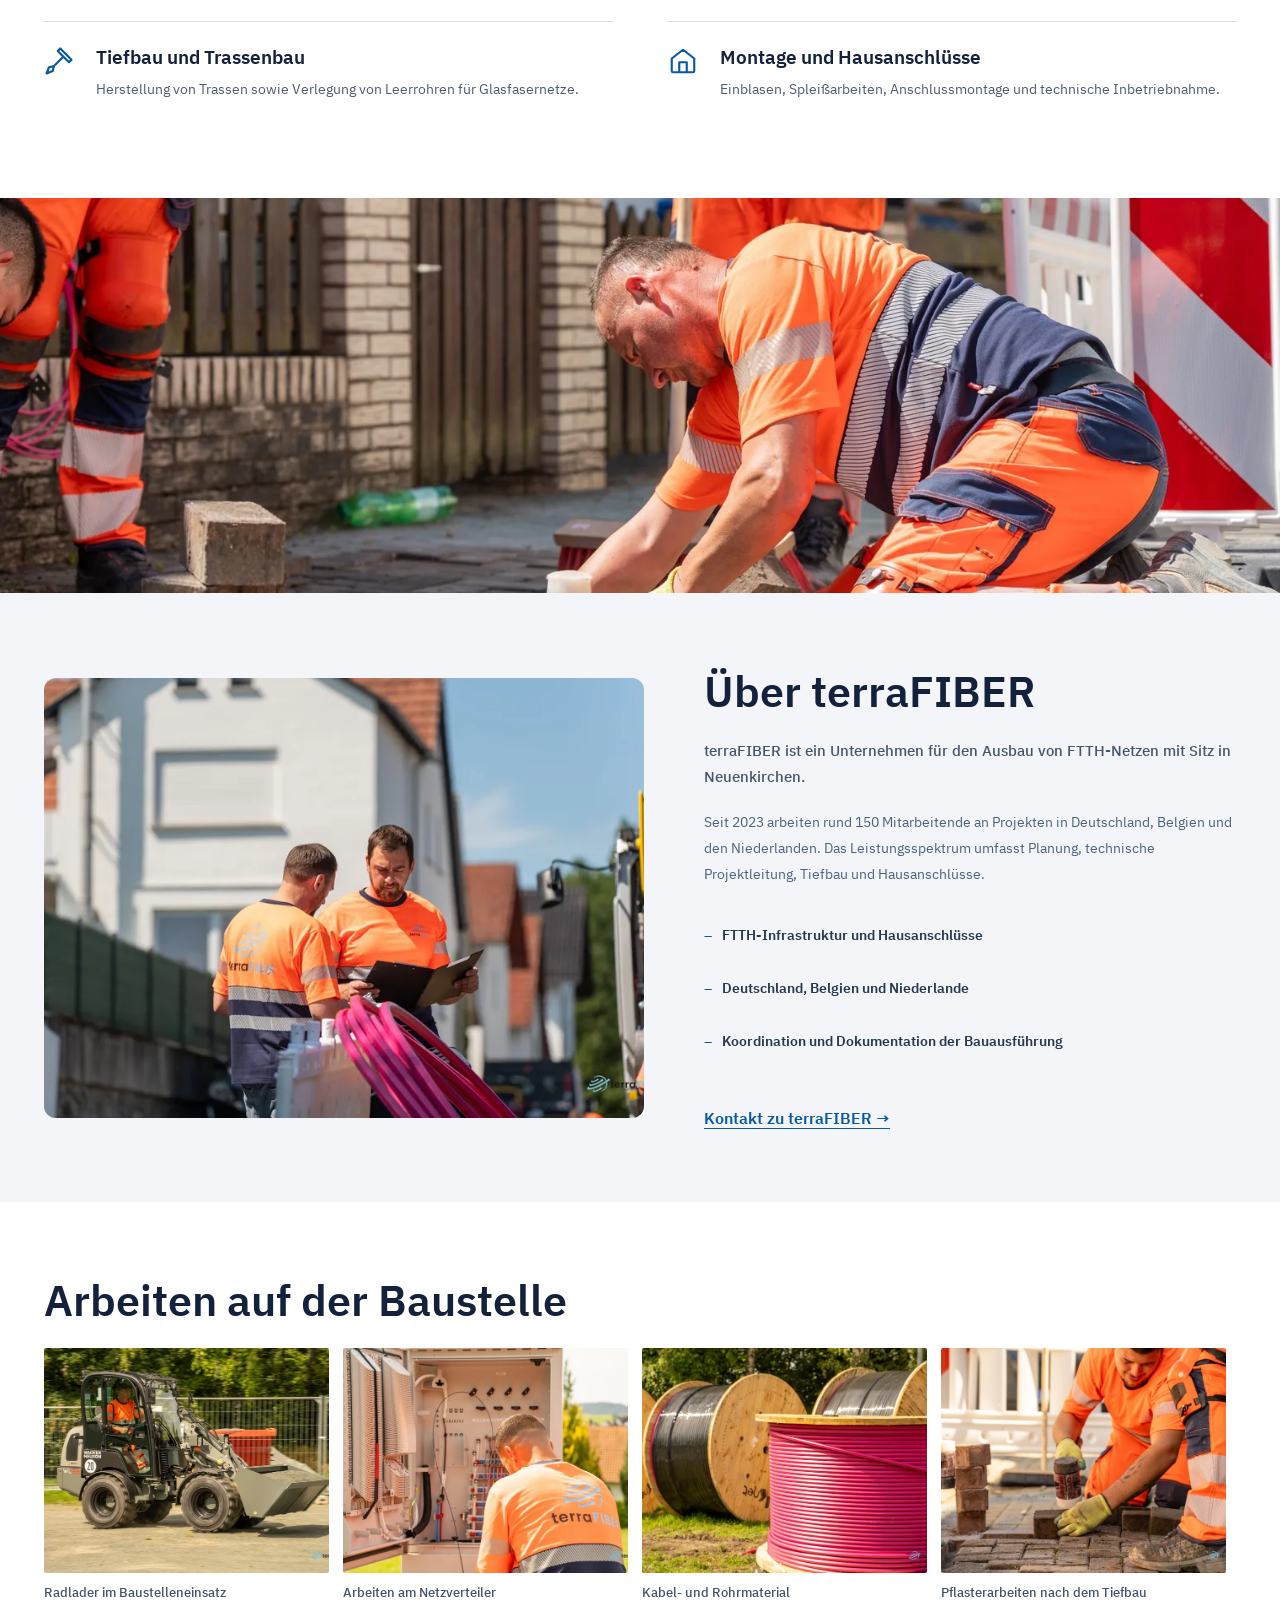
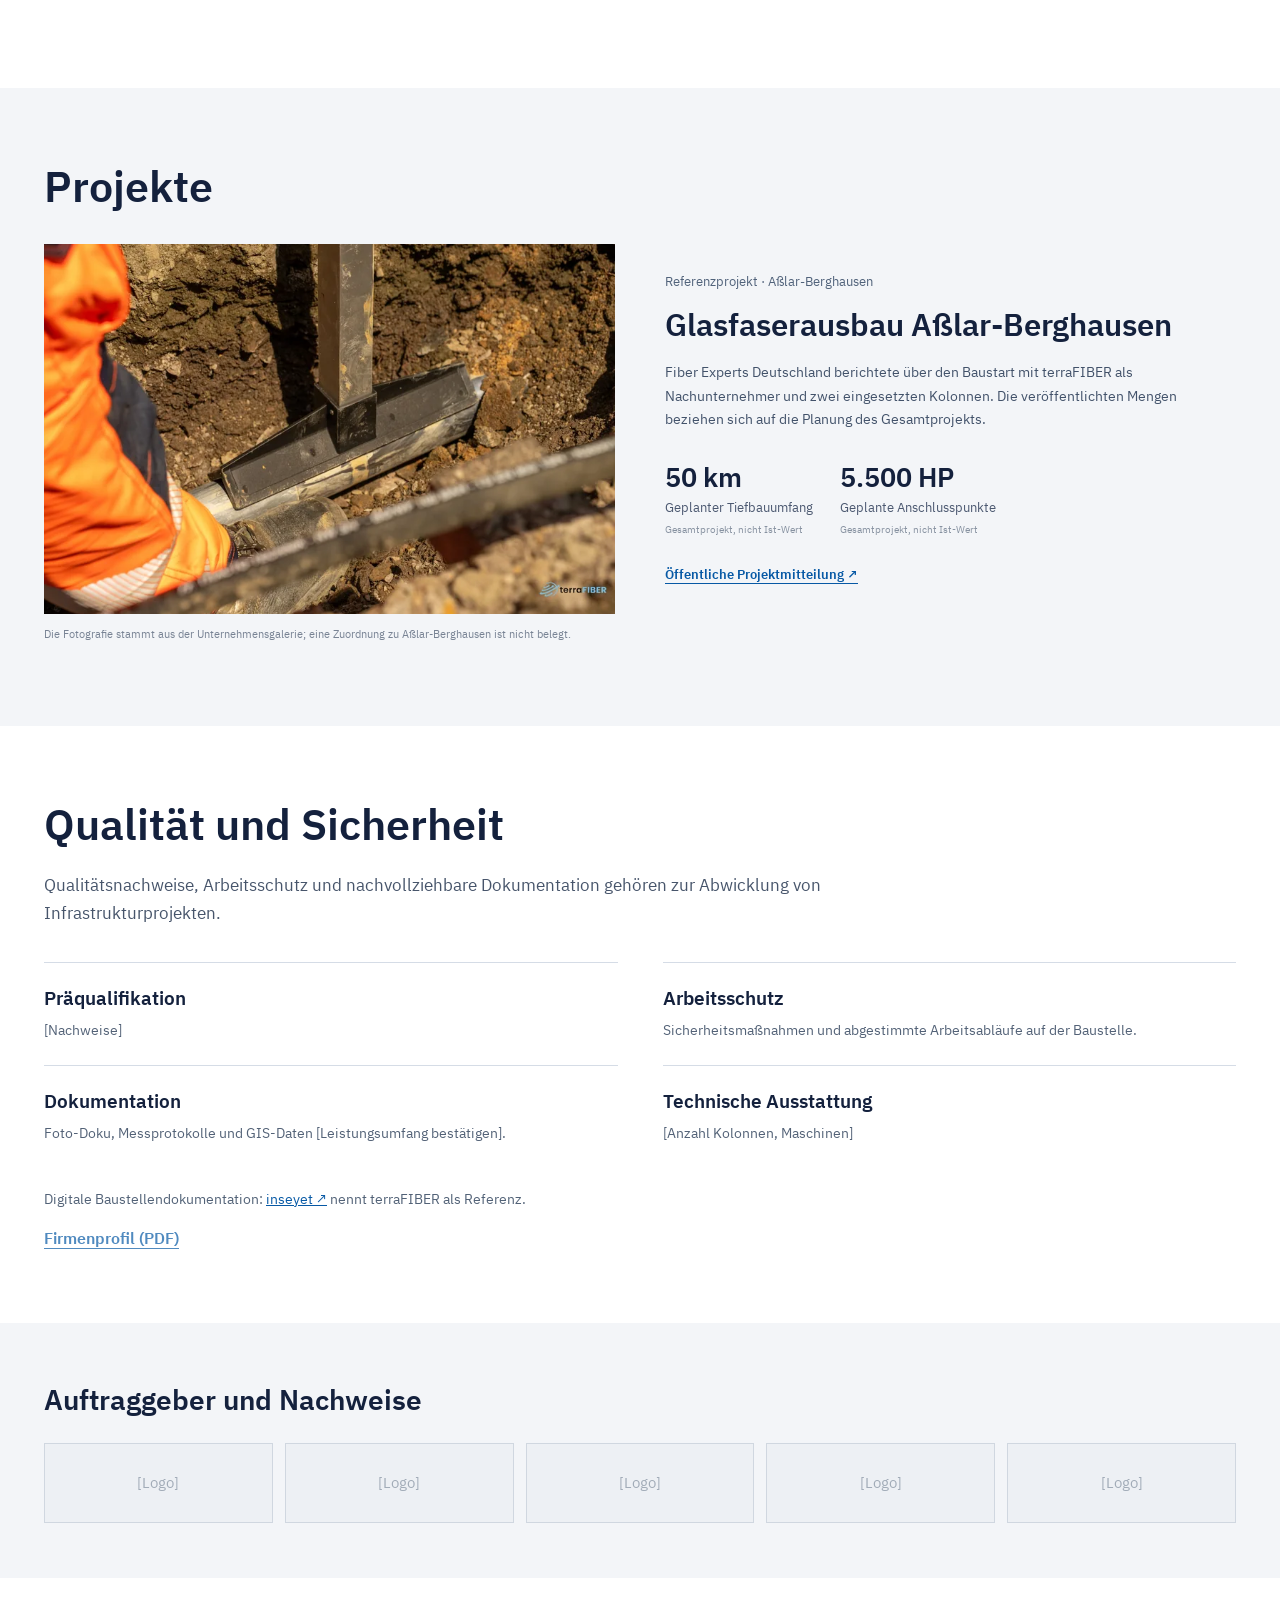
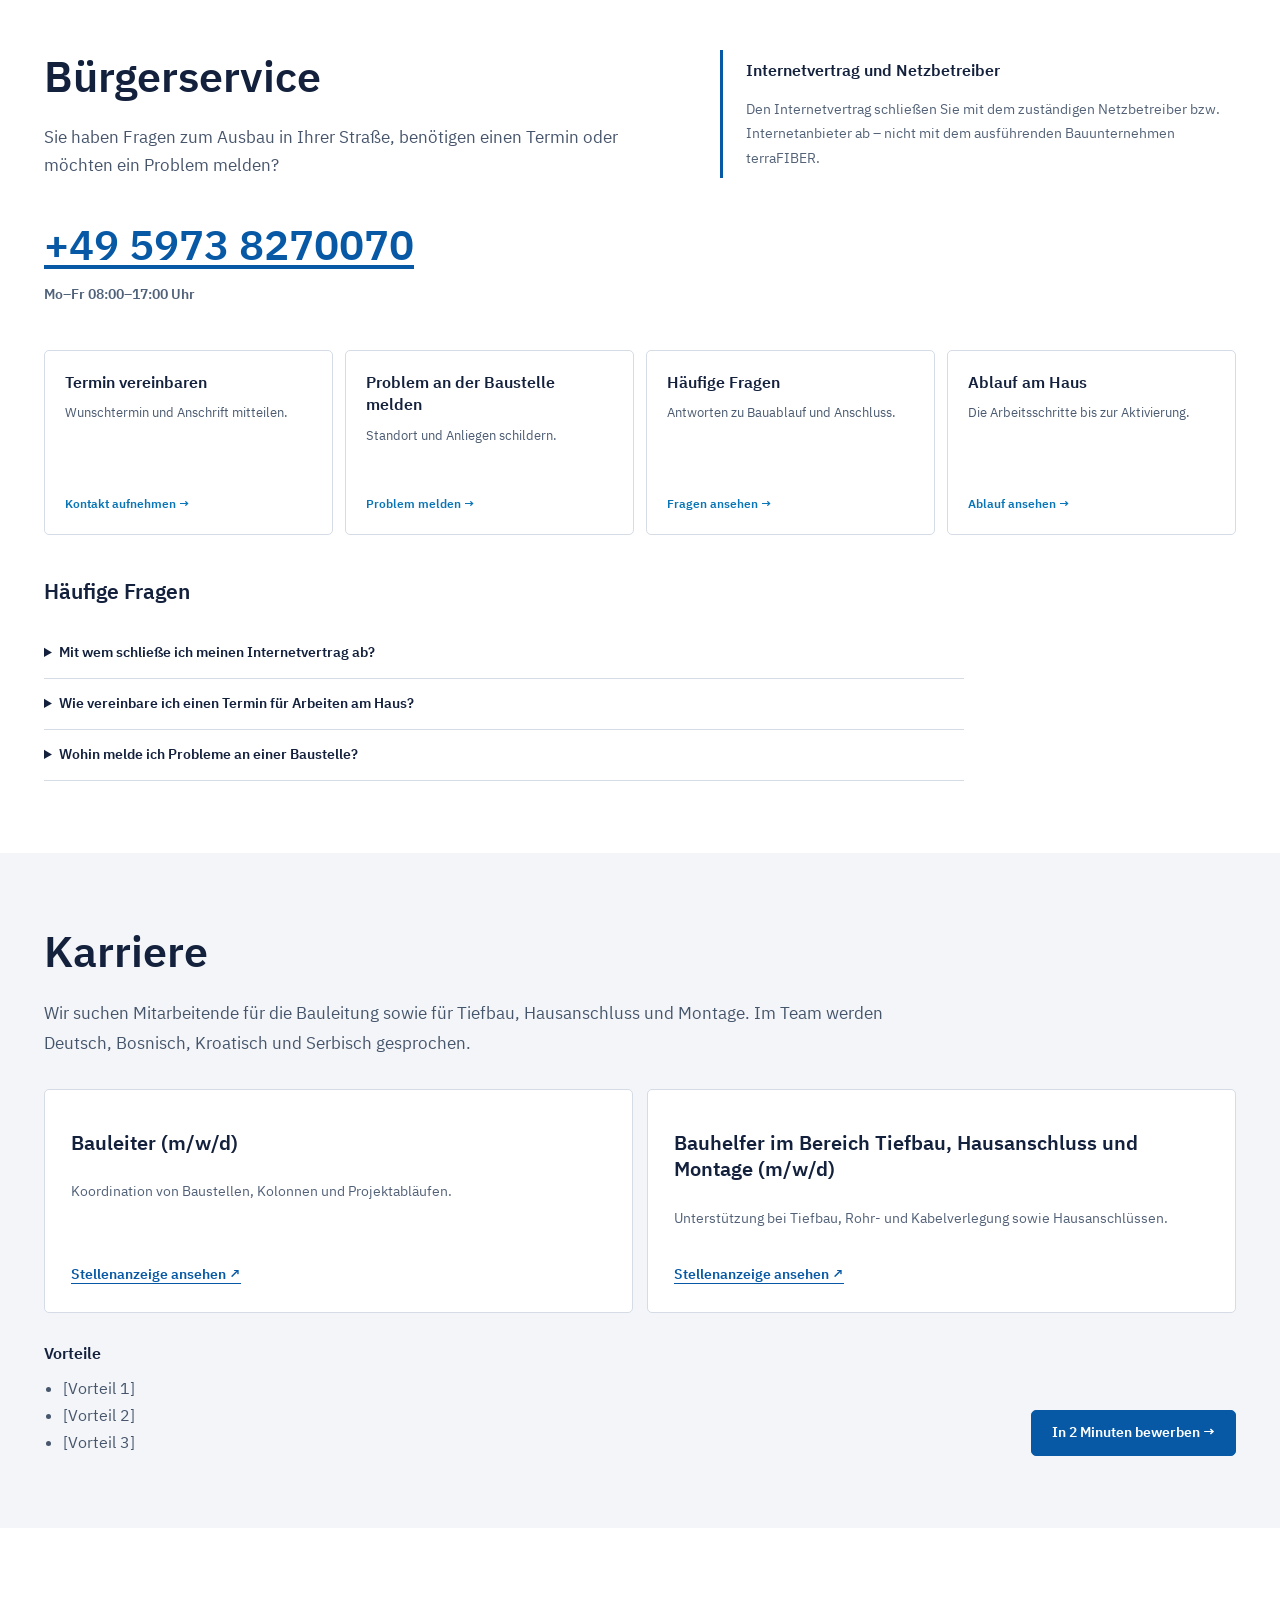
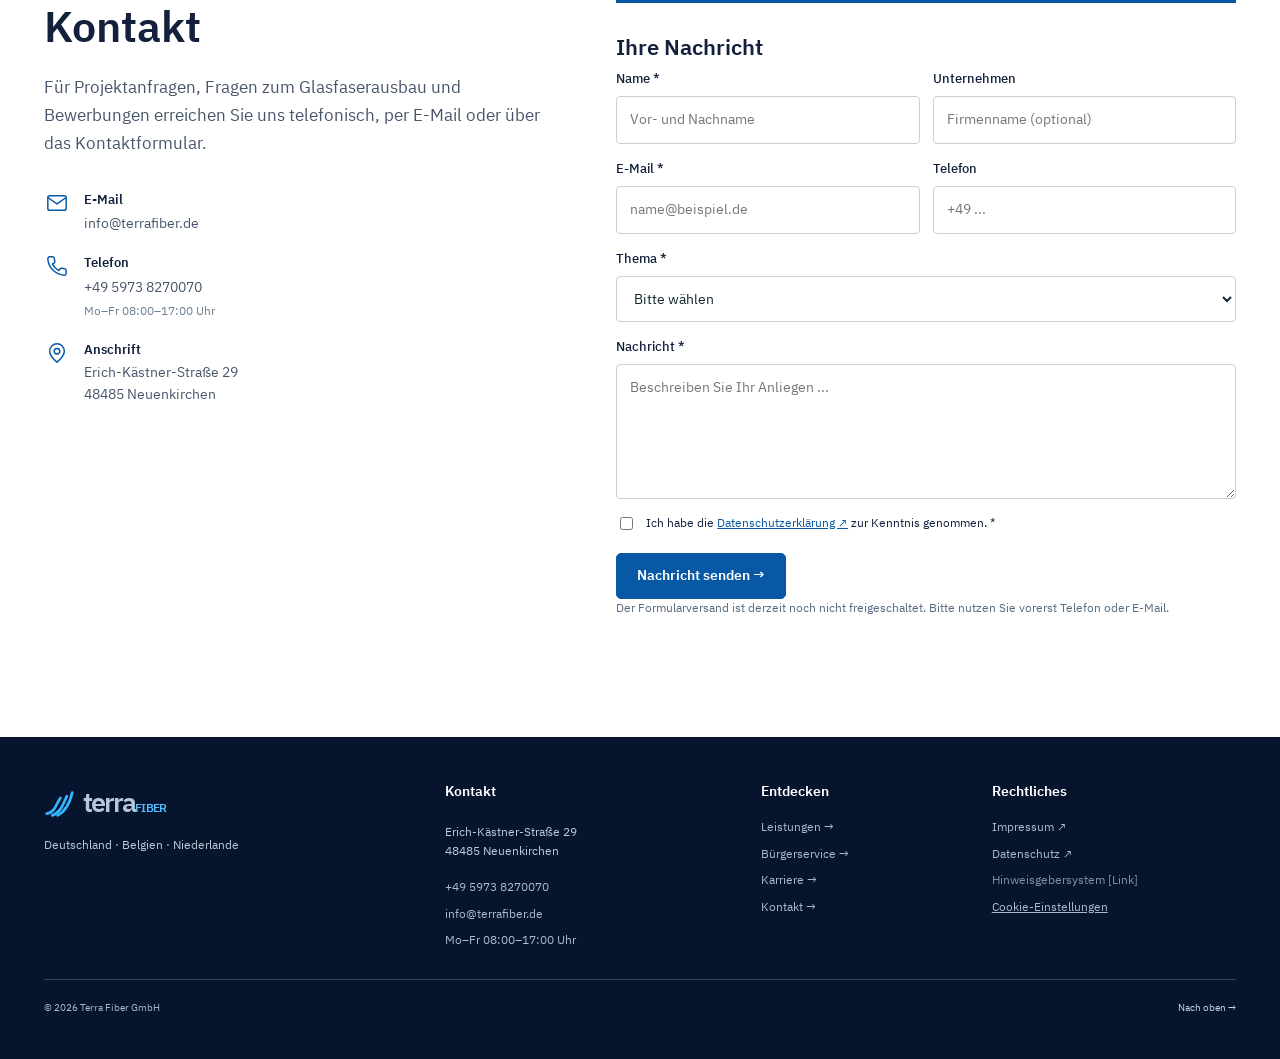
==== commit 83c87983: "Hero: shorter headline (option A) and calmer type size DE "Vom ersten Plan bis zum Hausanschluss.", " ====
--- a/index.html
+++ b/index.html
@@ -285,7 +285,7 @@
 <section class="hero" aria-labelledby="hero-title"><div class="wrap hero-inner">
   <div class="hero-content">
   <p class="hero-origin">FTTH-Infrastruktur aus Neuenkirchen</p>
-  <h1 id="hero-title">Glasfasernetze, gebaut vom ersten Plan bis zum Hausanschluss</h1>
+  <h1 id="hero-title">Vom ersten Plan bis zum Hausanschluss.</h1>
   <p class="hero-desc">Wir bauen FTTH-Infrastruktur für Netzbetreiber in Deutschland, Belgien und den Niederlanden.</p>
   <div class="hero-actions"><a class="btn btn-primary" href="#kontakt">Projekt anfragen →</a><a class="btn btn-outline" href="#leistungen">Leistungen ansehen →</a></div>
 </div>
--- a/assets/concept-b.css
+++ b/assets/concept-b.css
@@ -35,21 +35,21 @@
 body .hero.hero-immersive .hero-inner{position:relative;z-index:1;display:flex;flex-direction:column;justify-content:flex-end;align-items:flex-start;min-height:clamp(600px,calc(100svh - 160px),860px);padding:104px 0 93px;gap:0;pointer-events:none}
 .hero-immersive .hero-content{max-width:930px;pointer-events:auto}
 .hero-immersive .hero-origin{font-size:13px!important;letter-spacing:.02em!important;text-transform:none!important;color:#cad5df!important;margin:0 0 25px!important}
-body .hero.hero-immersive h1{max-width:910px;font-size:clamp(48px,6vw,88px)!important;line-height:1.07!important;font-weight:600;letter-spacing:normal!important;color:#f4f7fb;margin:0 0 27px!important;text-wrap:balance}
+body .hero.hero-immersive h1{max-width:910px;font-size:clamp(40px,4.7vw,70px)!important;line-height:1.07!important;font-weight:600;letter-spacing:normal!important;color:#f4f7fb;margin:0 0 27px!important;text-wrap:balance}
 .hero-immersive .hero-desc{max-width:650px!important;font-size:18px!important;color:#c2d0db!important;line-height:1.7!important}
 .hero-immersive .hero-actions{display:flex;gap:12px;margin-top:33px!important}
 .hero-immersive .hero-actions .btn{min-height:48px}
 .hero-immersive .hero-note{position:absolute;right:0;bottom:49px;color:#9eb7c8;font-size:11px;letter-spacing:.02em;font-weight:500;text-align:right}
 .hero-immersive .hero-note span{display:block}
 @media(max-width:1050px){
- body .hero.hero-immersive h1{font-size:clamp(45px,6.5vw,75px)!important}
+ body .hero.hero-immersive h1{font-size:clamp(38px,5.4vw,60px)!important}
  .hero-immersive .fiber-field-shade{background:linear-gradient(90deg,rgba(4,13,27,.85),rgba(4,13,27,.26))}
 }
 @media(max-width:760px){
  .concept-switcher .concept-label{font-size:11px}
  body .hero.hero-immersive{min-height:660px}
  body .hero.hero-immersive .hero-inner{min-height:660px;justify-content:flex-end;padding:230px 0 64px}
- body .hero.hero-immersive h1{font-size:clamp(38px,7vw,56px)!important}
+ body .hero.hero-immersive h1{font-size:clamp(32px,6vw,46px)!important}
  .hero-immersive .fiber-field-shade{background:linear-gradient(to bottom,rgba(7,21,34,.35) 0%,rgba(7,21,34,0) 14%,rgba(7,21,34,0) 34%,rgba(7,21,34,.72) 58%,rgba(7,21,34,.9) 100%)}
  .hero-immersive .hero-note{right:0;bottom:30px}
 }
@@ -63,7 +63,7 @@
  .concept-switcher .concept-options a{flex:1 1 0;padding:6px 3px;font-size:10px;white-space:nowrap;letter-spacing:-.01em}
  body .hero.hero-immersive{min-height:720px}
  body .hero.hero-immersive .hero-inner{min-height:720px;padding:250px 0 56px}
- body .hero.hero-immersive h1{font-size:clamp(35px,9vw,44px)!important;line-height:1.12!important}
+ body .hero.hero-immersive h1{font-size:clamp(30px,8vw,38px)!important;line-height:1.12!important}
  .hero-immersive .hero-desc{font-size:15px!important}
  .hero-immersive .hero-actions{flex-direction:column;align-items:stretch;width:100%}
  .hero-immersive .hero-actions .btn{width:100%}
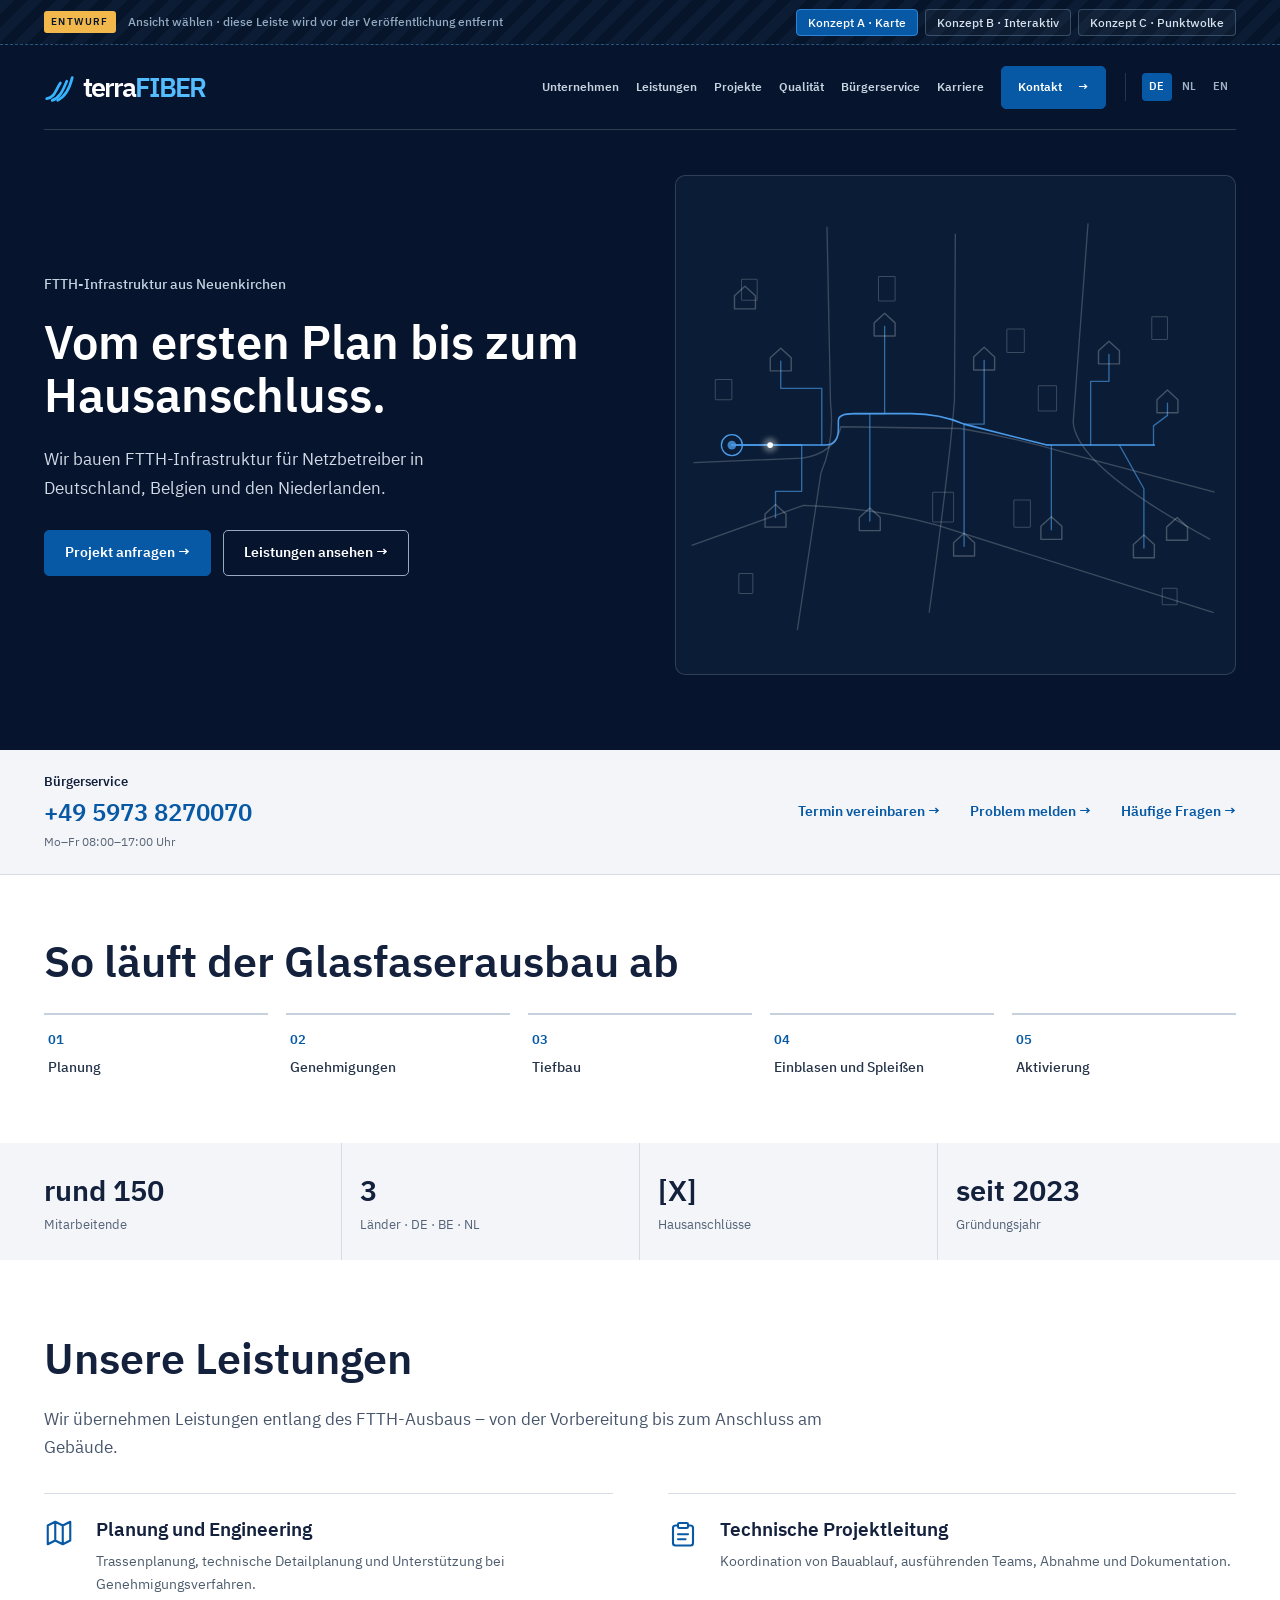
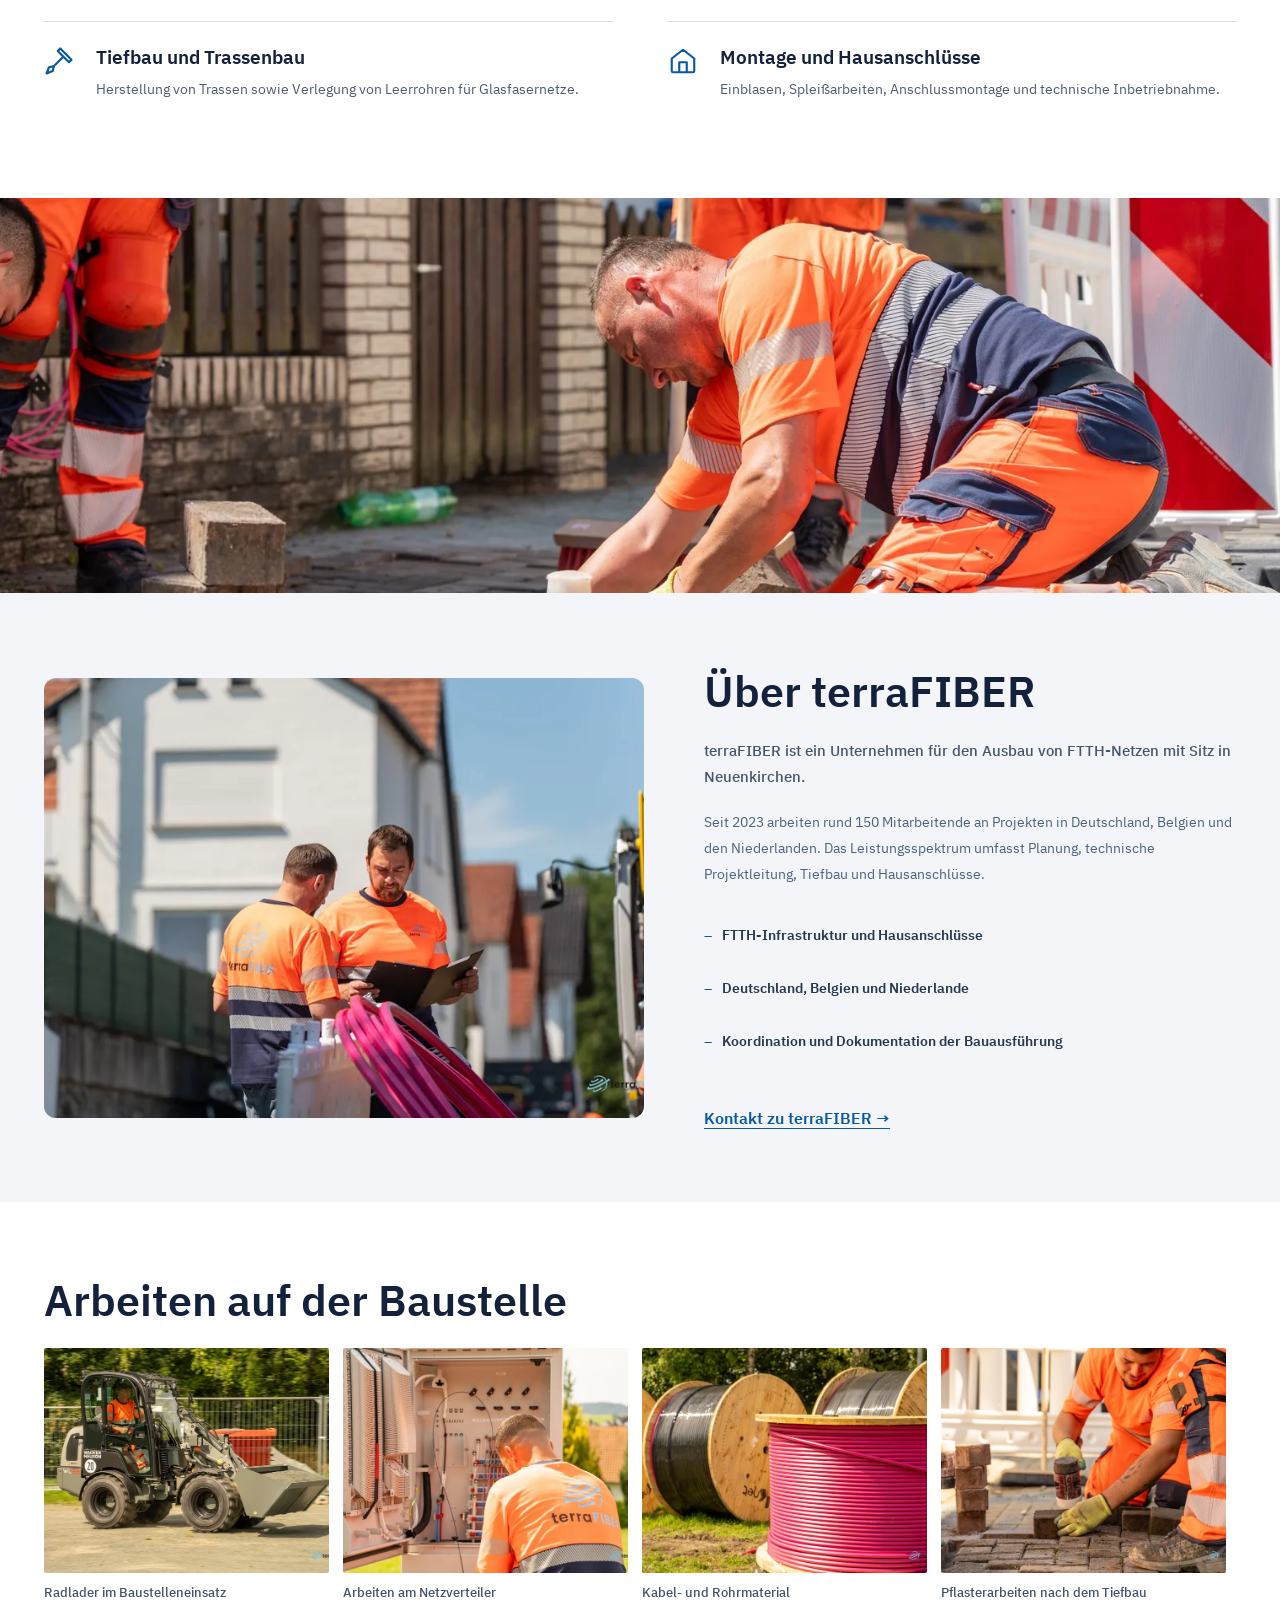
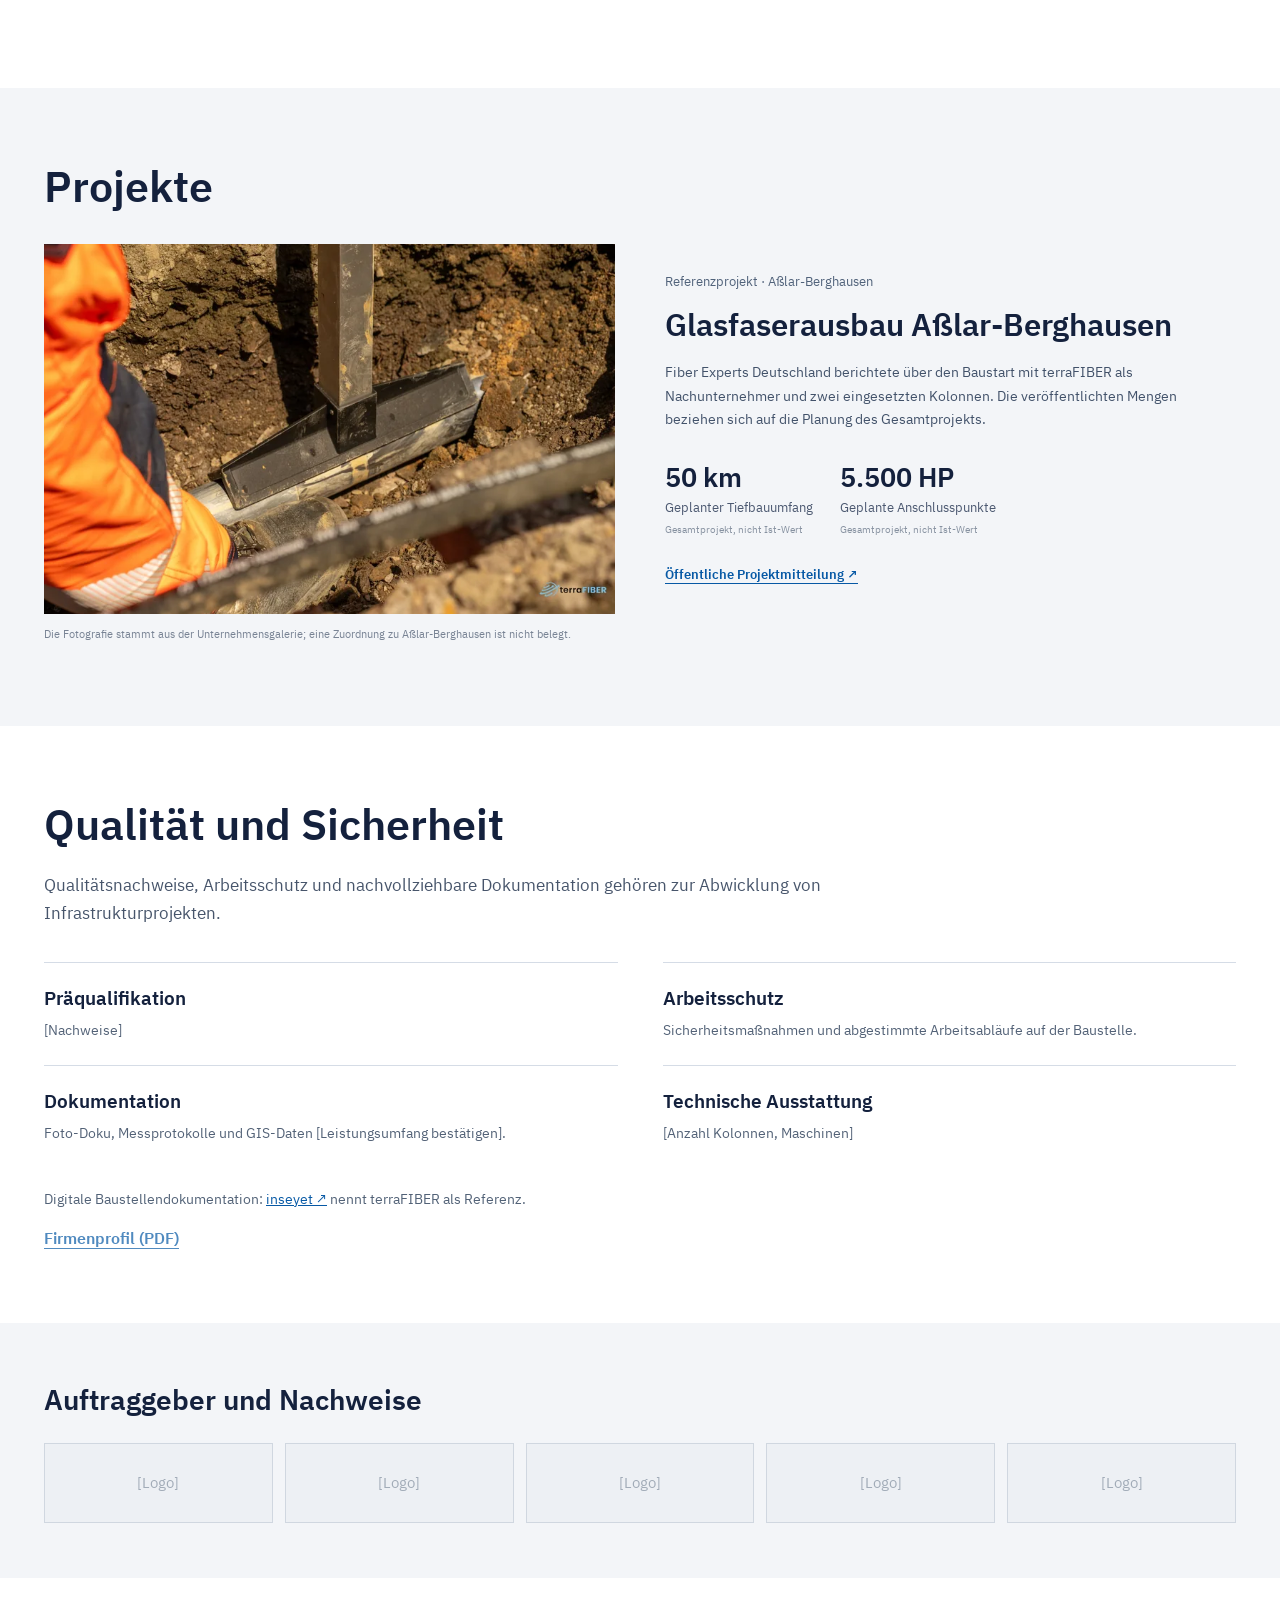
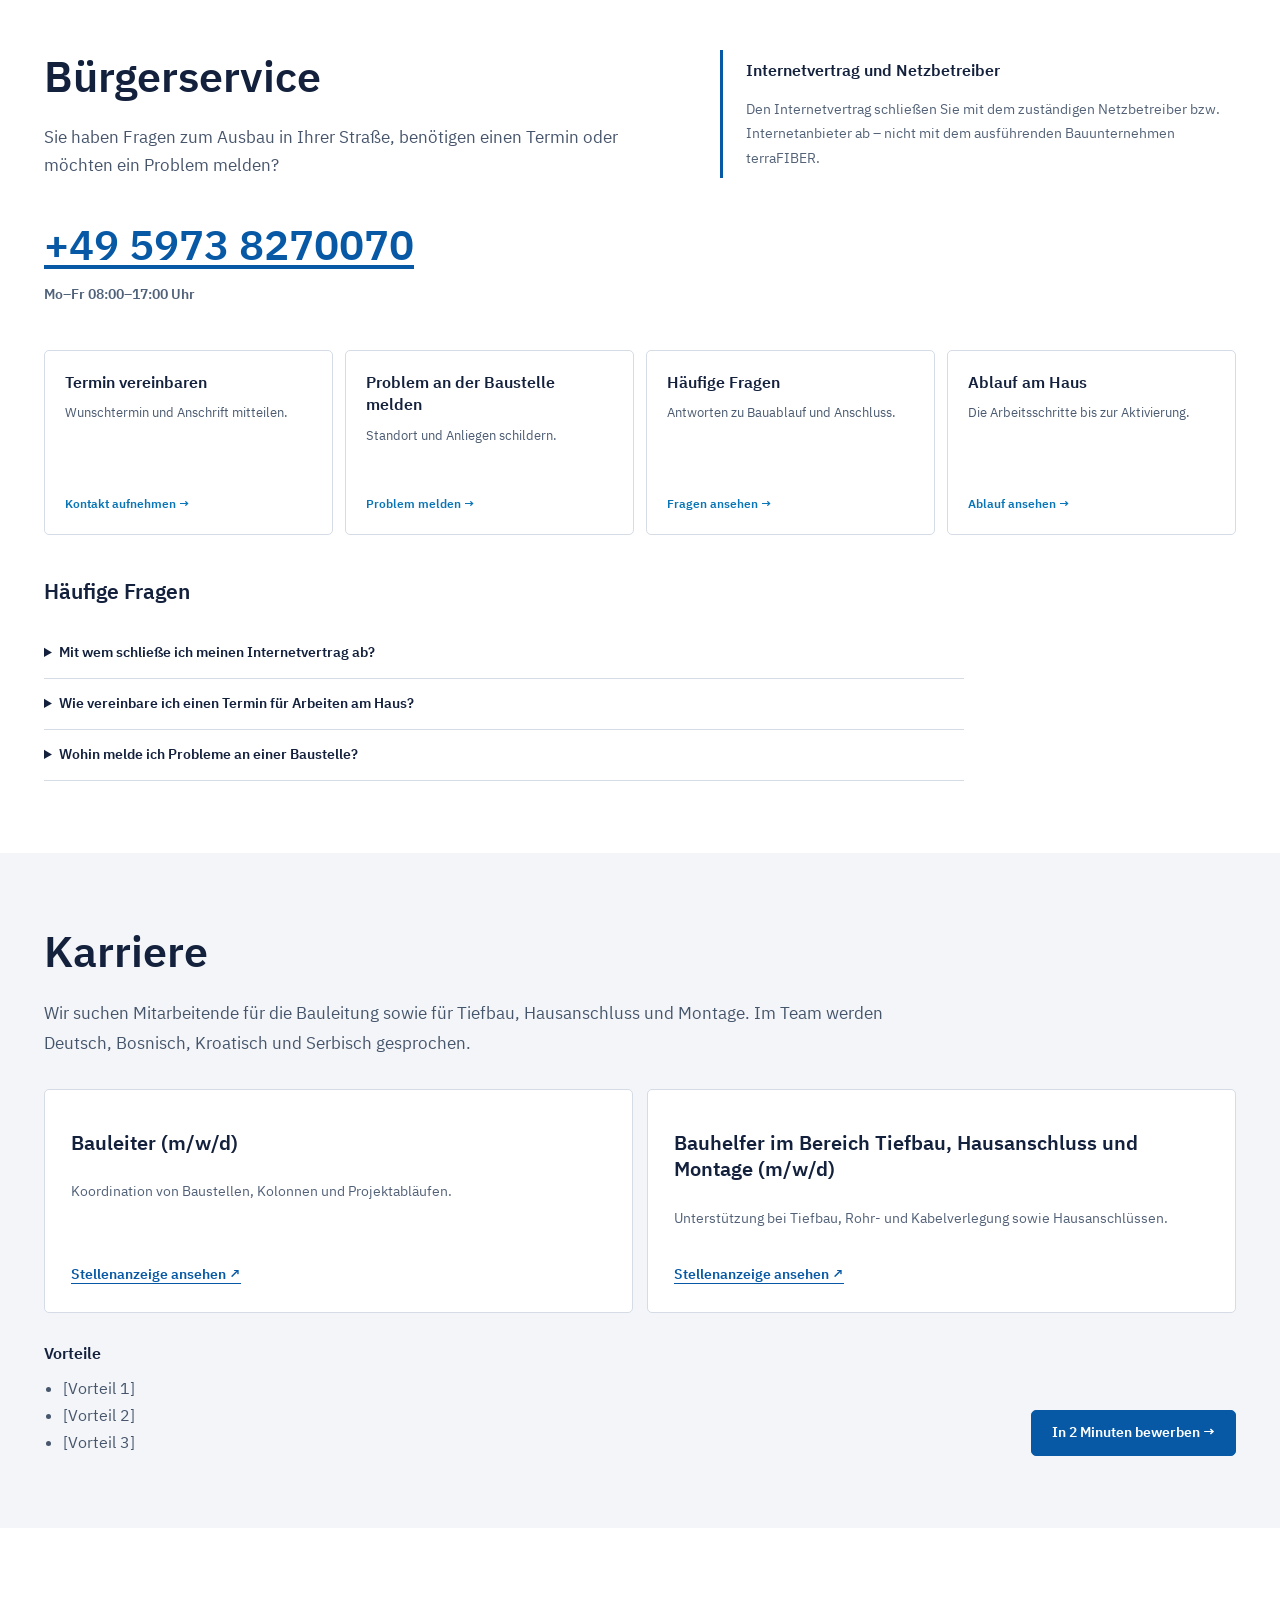
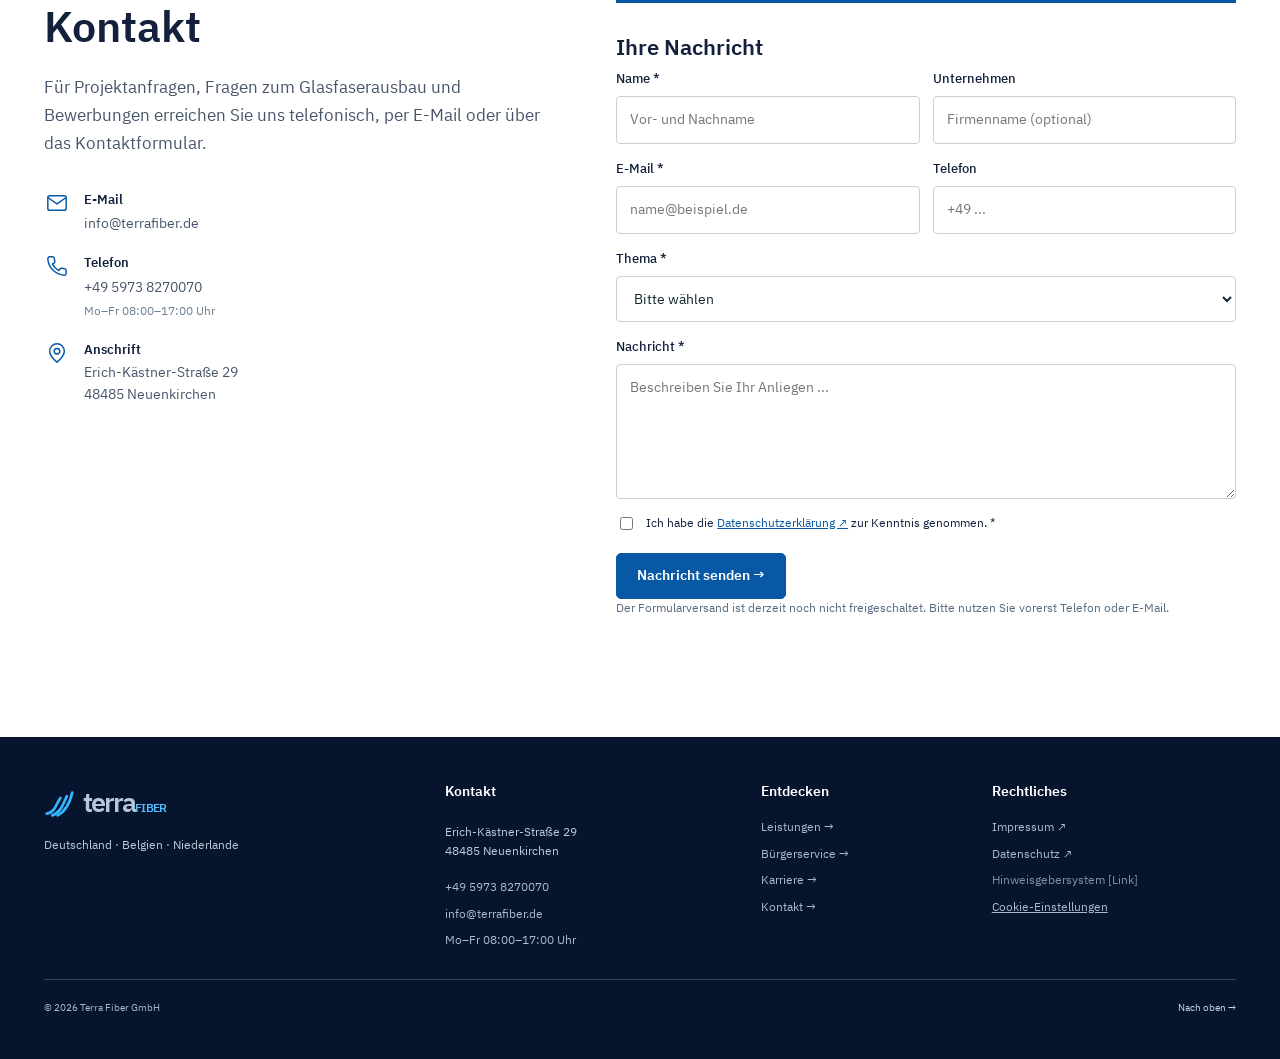
==== commit c7fe52fa: "Link previews: branded share image and clean titles 1200x630 share card (DE/EN/NL) with the terrain " ====
--- a/index.html
+++ b/index.html
@@ -10,8 +10,20 @@
 <link rel="icon" href="/favicon.svg?v=2" type="image/svg+xml">
 <link rel="apple-touch-icon" href="/apple-touch-icon.png?v=2">
 <link rel="manifest" href="/site.webmanifest">
-<meta name="description" content="Konzeptvorschau: terraFIBER – Planung, Tiefbau, technische Projektleitung und Installation von Glasfaserinfrastruktur.">
-<title>terraFIBER — Redesign-Studie · Konzept 09</title>
+<meta name="description" content="terraFIBER baut FTTH-Infrastruktur für Netzbetreiber in Deutschland, Belgien und den Niederlanden – Planung, Tiefbau, Montage und Hausanschluss.">
+<meta property="og:type" content="website">
+<meta property="og:site_name" content="terraFIBER">
+<meta property="og:title" content="terraFIBER · Glasfasernetze vom ersten Plan bis zum Hausanschluss">
+<meta property="og:description" content="terraFIBER baut FTTH-Infrastruktur für Netzbetreiber in Deutschland, Belgien und den Niederlanden – Planung, Tiefbau, Montage und Hausanschluss.">
+<meta property="og:url" content="https://terrafiber.pages.dev/">
+<meta property="og:locale" content="de_DE">
+<meta property="og:image" content="https://terrafiber.pages.dev/assets/share-card.jpg?v=1">
+<meta property="og:image:type" content="image/jpeg">
+<meta property="og:image:width" content="1200">
+<meta property="og:image:height" content="630">
+<meta property="og:image:alt" content="terraFIBER – Vom ersten Plan bis zum Hausanschluss.">
+<meta name="twitter:card" content="summary_large_image">
+<title>terraFIBER · Glasfasernetze vom ersten Plan bis zum Hausanschluss</title>
 <link rel="alternate" hreflang="de" href="https://terrafiber.pages.dev/">
 <link rel="alternate" hreflang="en" href="https://terrafiber.pages.dev/en/">
 <link rel="alternate" hreflang="nl" href="https://terrafiber.pages.dev/nl/">
--- a/assets/v9.css
+++ b/assets/v9.css
@@ -233,3 +233,7 @@
 
 /* Redesign-Hinweisleiste ausgeblendet (11.10.2026). Markup bleibt; noindex bleibt aktiv. */
 .preview-bar{display:none!important}
+
+/* Konzept A: im einspaltigen Layout (Tablet/Handy) steht die Kartengrafik über dem Text (11.10.2026). */
+@media(max-width:1050px){.hero .hero-inner>.hero-art{order:-1;margin-top:0}.hero .hero-inner>.hero-content{order:0}}
+@media(max-width:760px){.hero .hero-inner>.hero-art{min-height:0}.hero .hero-inner>.hero-art .art-canvas{height:280px}}
--- a/assets/concept-b.css
+++ b/assets/concept-b.css
@@ -14,6 +14,21 @@
 .nav .nav-lang .language-active{color:#fff;background:#0759a5}
 .nav .navlinks{order:2;margin-left:auto}
 .nav .mobile-toggle{order:4}
+@media(max-width:1100px) and (min-width:761px){
+ .nav{gap:14px}
+ .nav .navlinks{gap:11px}
+ .nav .navlinks a:not(.btn){font-size:11px}
+ .nav .navlinks .btn{padding-left:12px;padding-right:12px}
+ .nav .language-switch.nav-lang{margin-left:0;padding-left:8px;font-size:11px}
+ .nav .nav-lang a,.nav .nav-lang .language-active{min-width:24px;padding:0 4px}
+}
+@media(max-width:900px) and (min-width:761px){
+ .nav{gap:8px}
+ .nav .navlinks{gap:8px}
+ .nav .navlinks a:not(.btn){font-size:10.5px}
+ .nav .language-switch.nav-lang{border-left:0;padding-left:0}
+ .nav .logo{font-size:22px}
+}
 @media(max-width:760px){
  .nav .language-switch.nav-lang{margin-left:auto;padding-left:0;border-left:0}
 }
